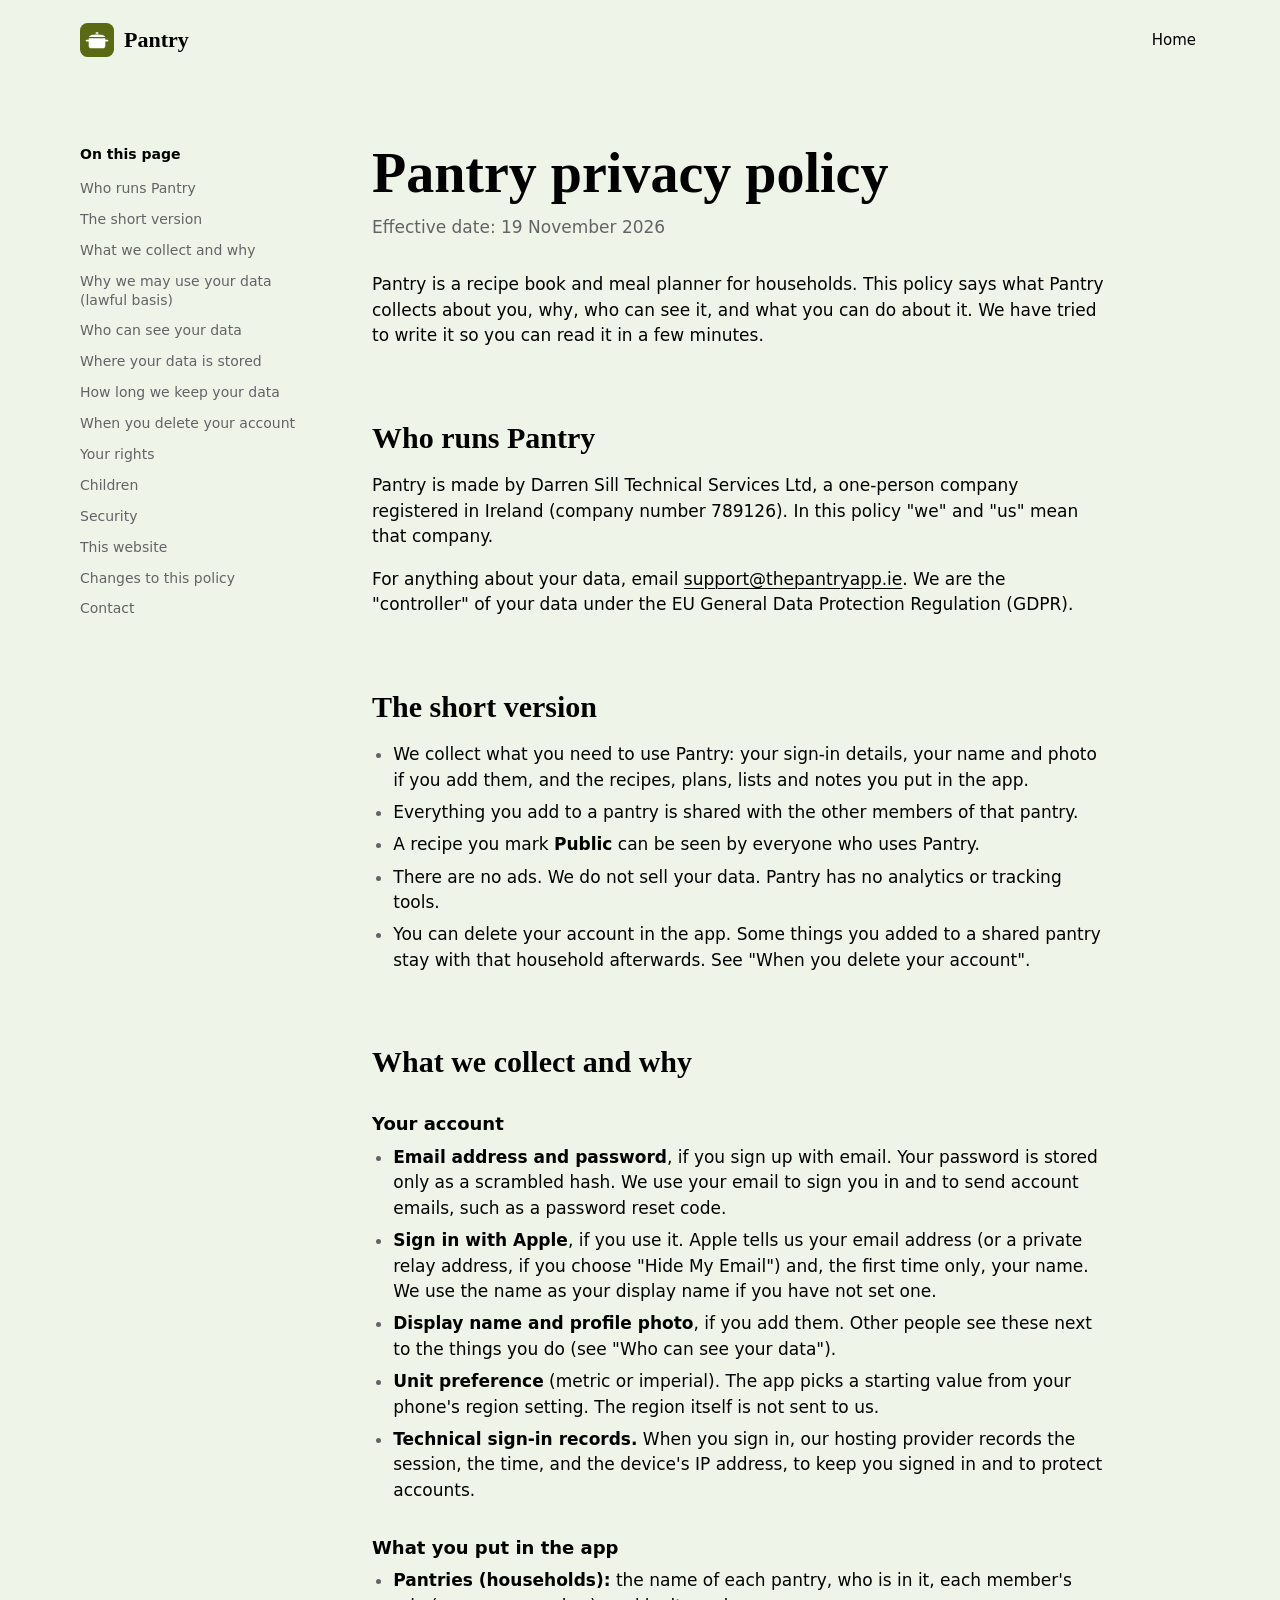
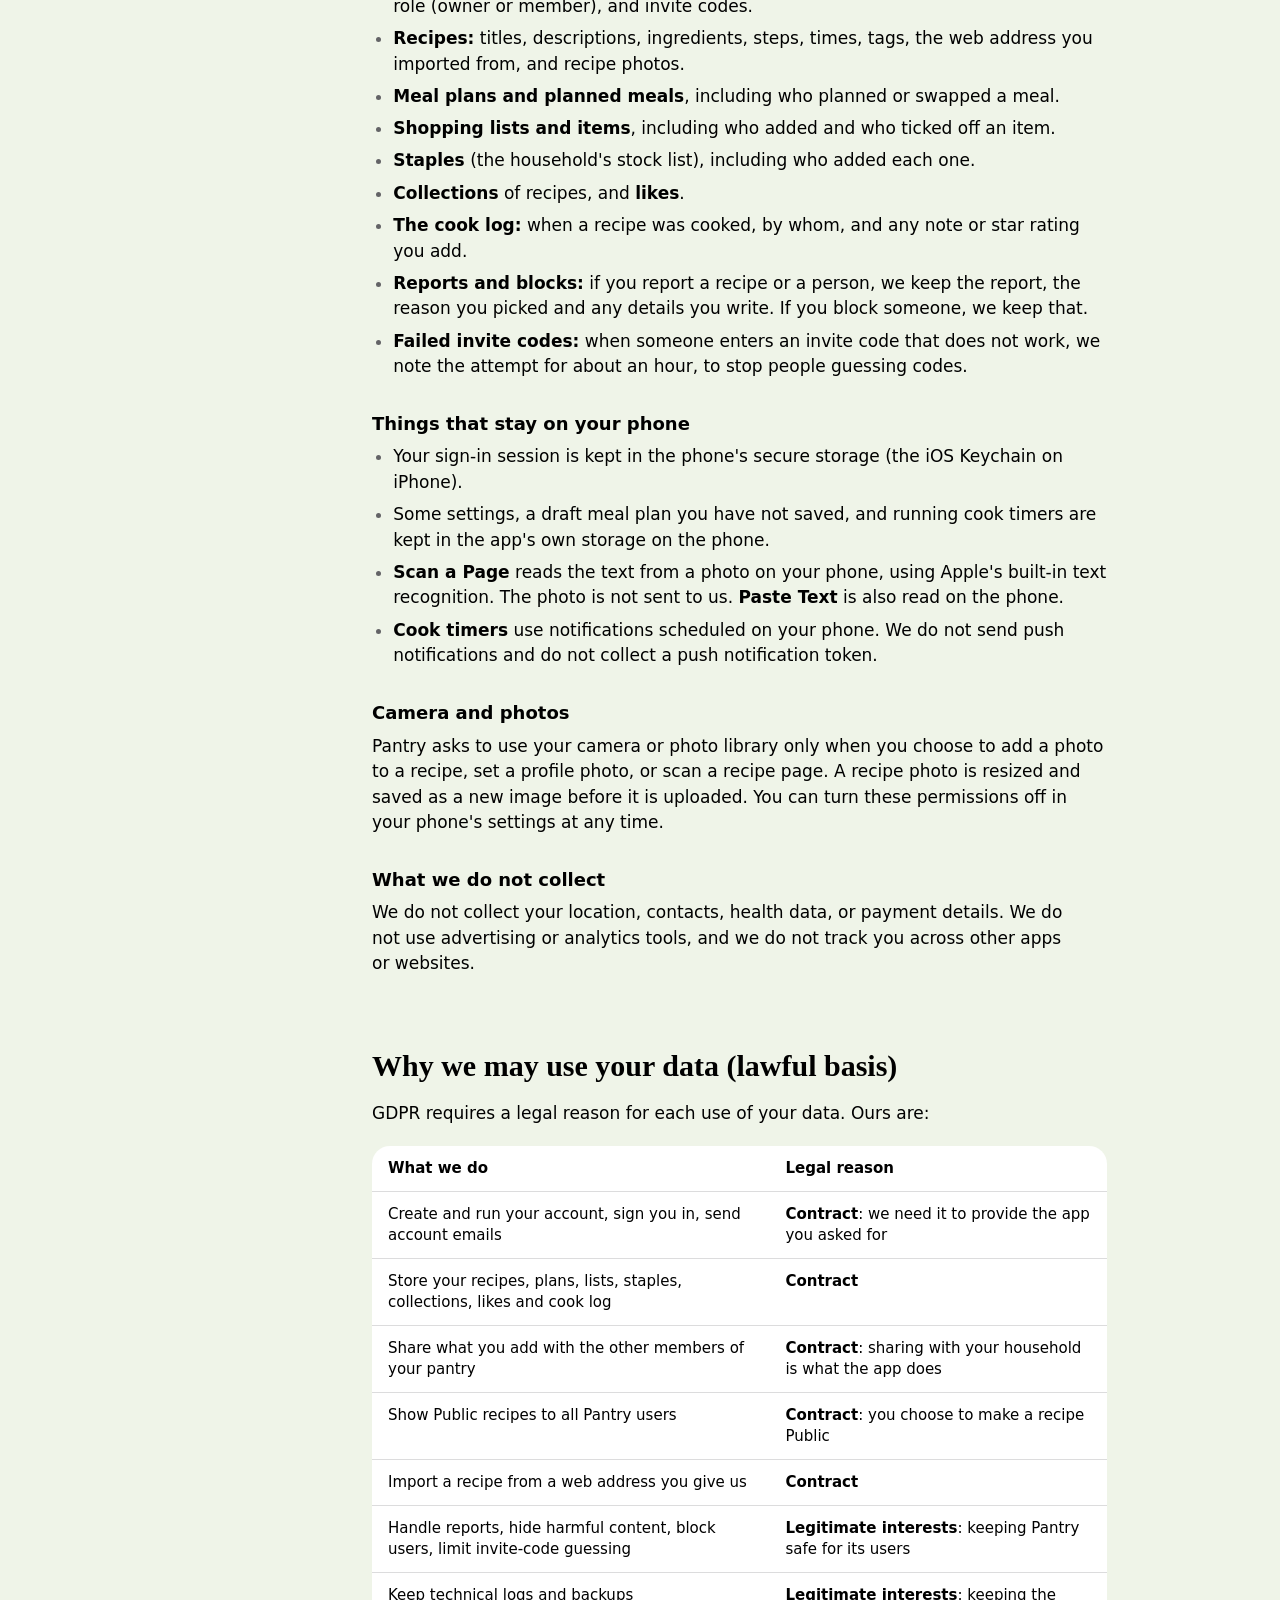
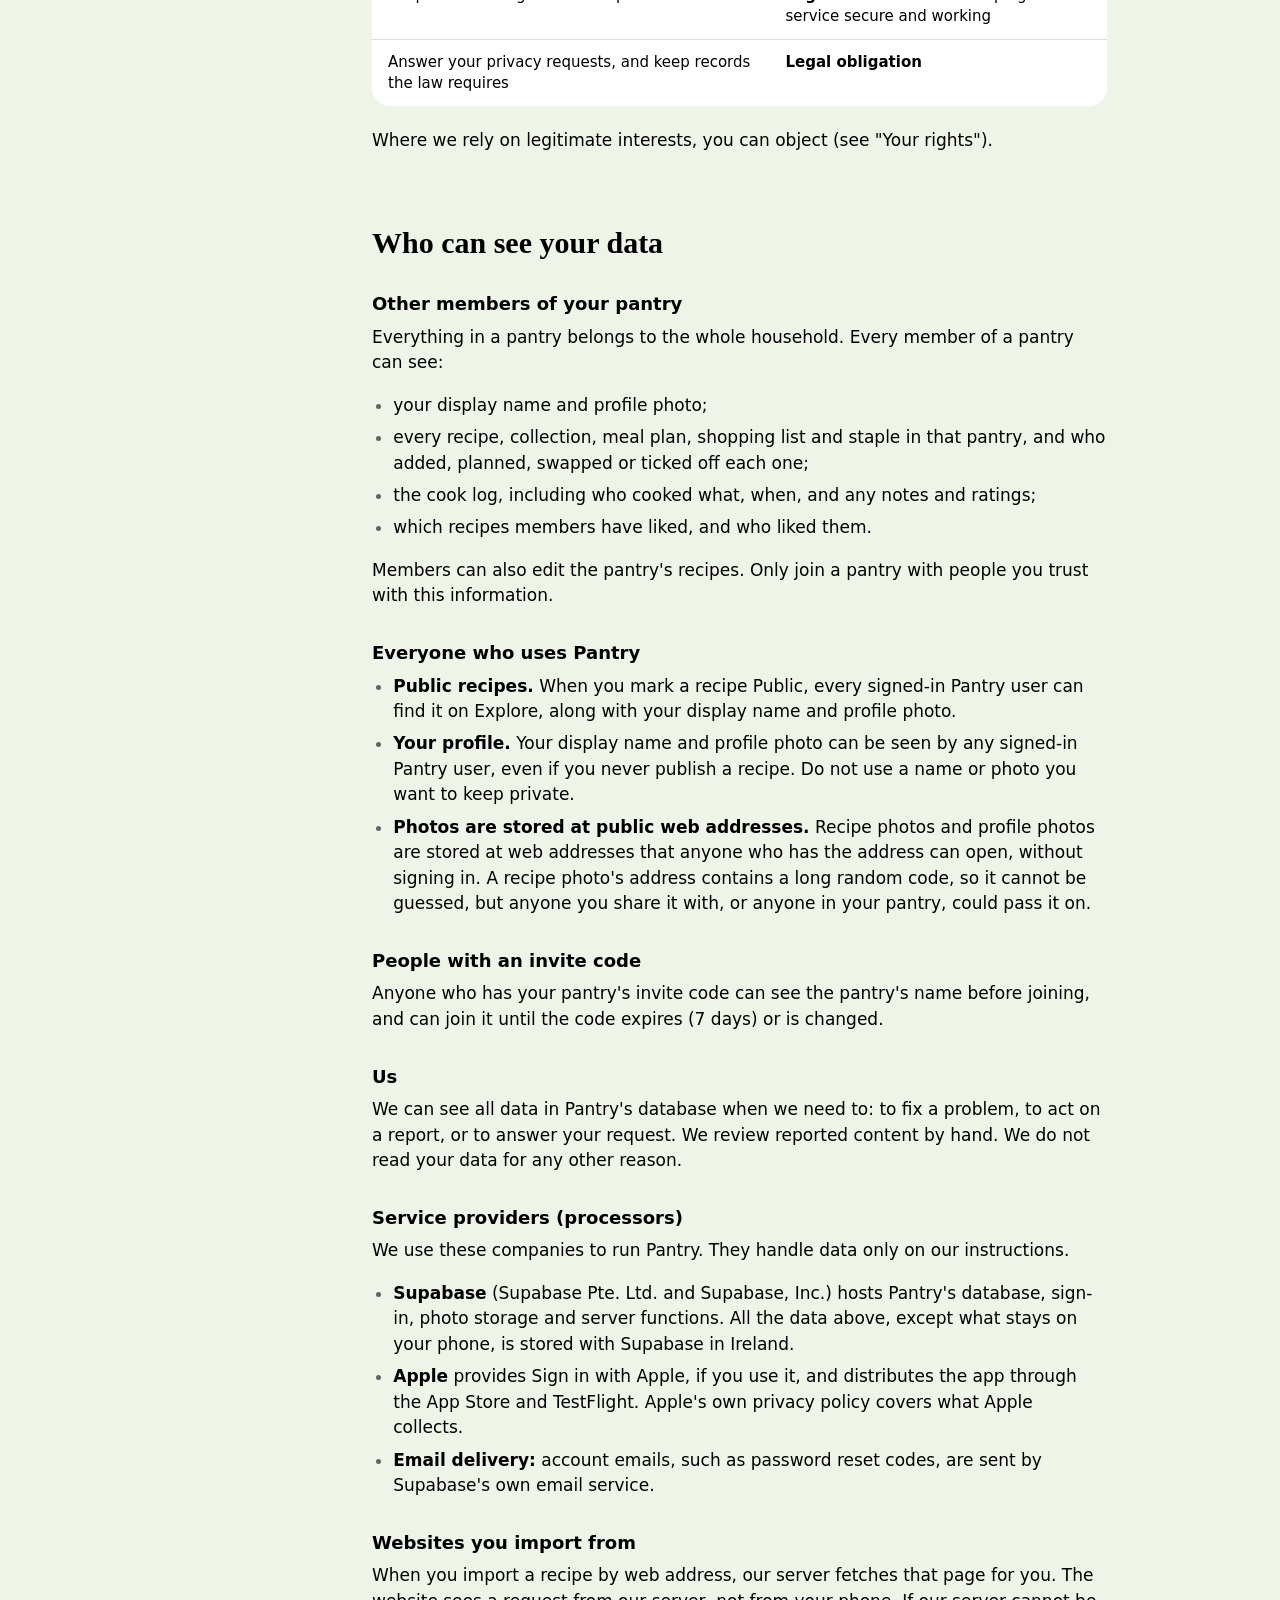
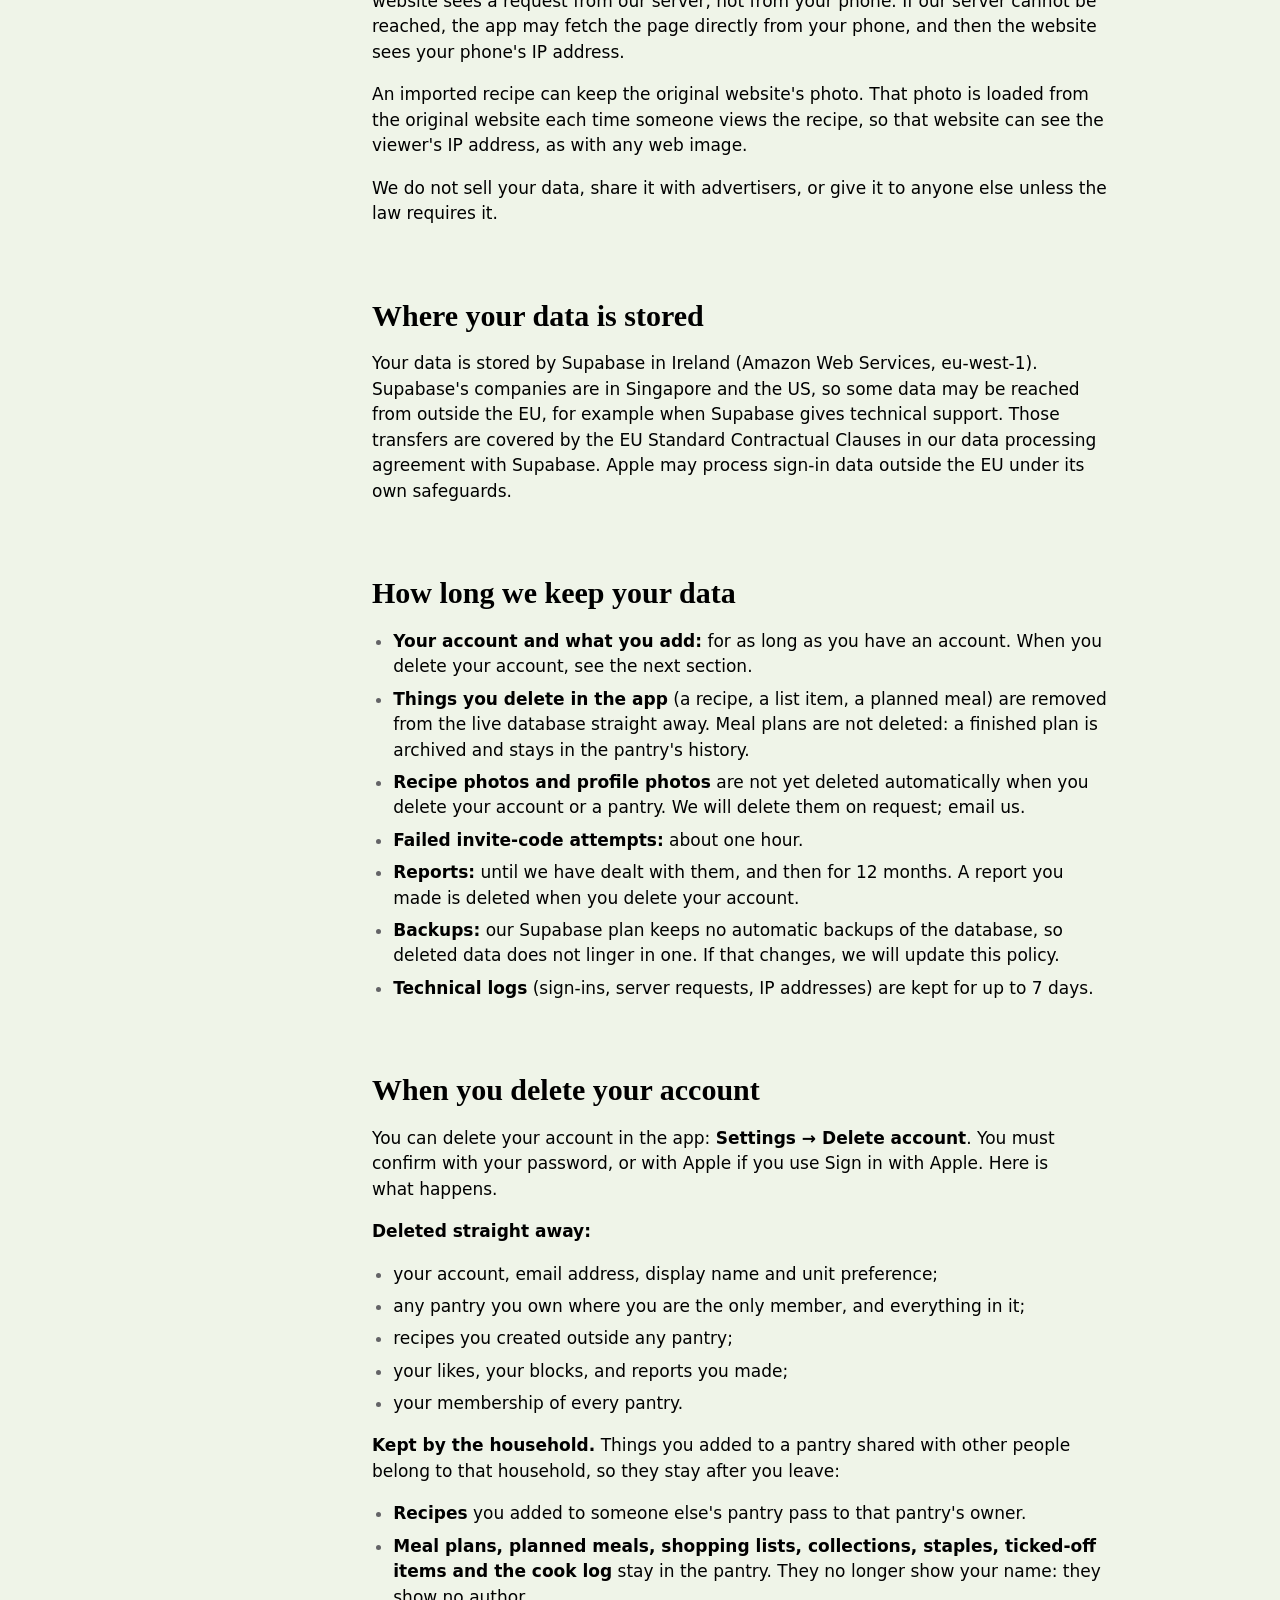
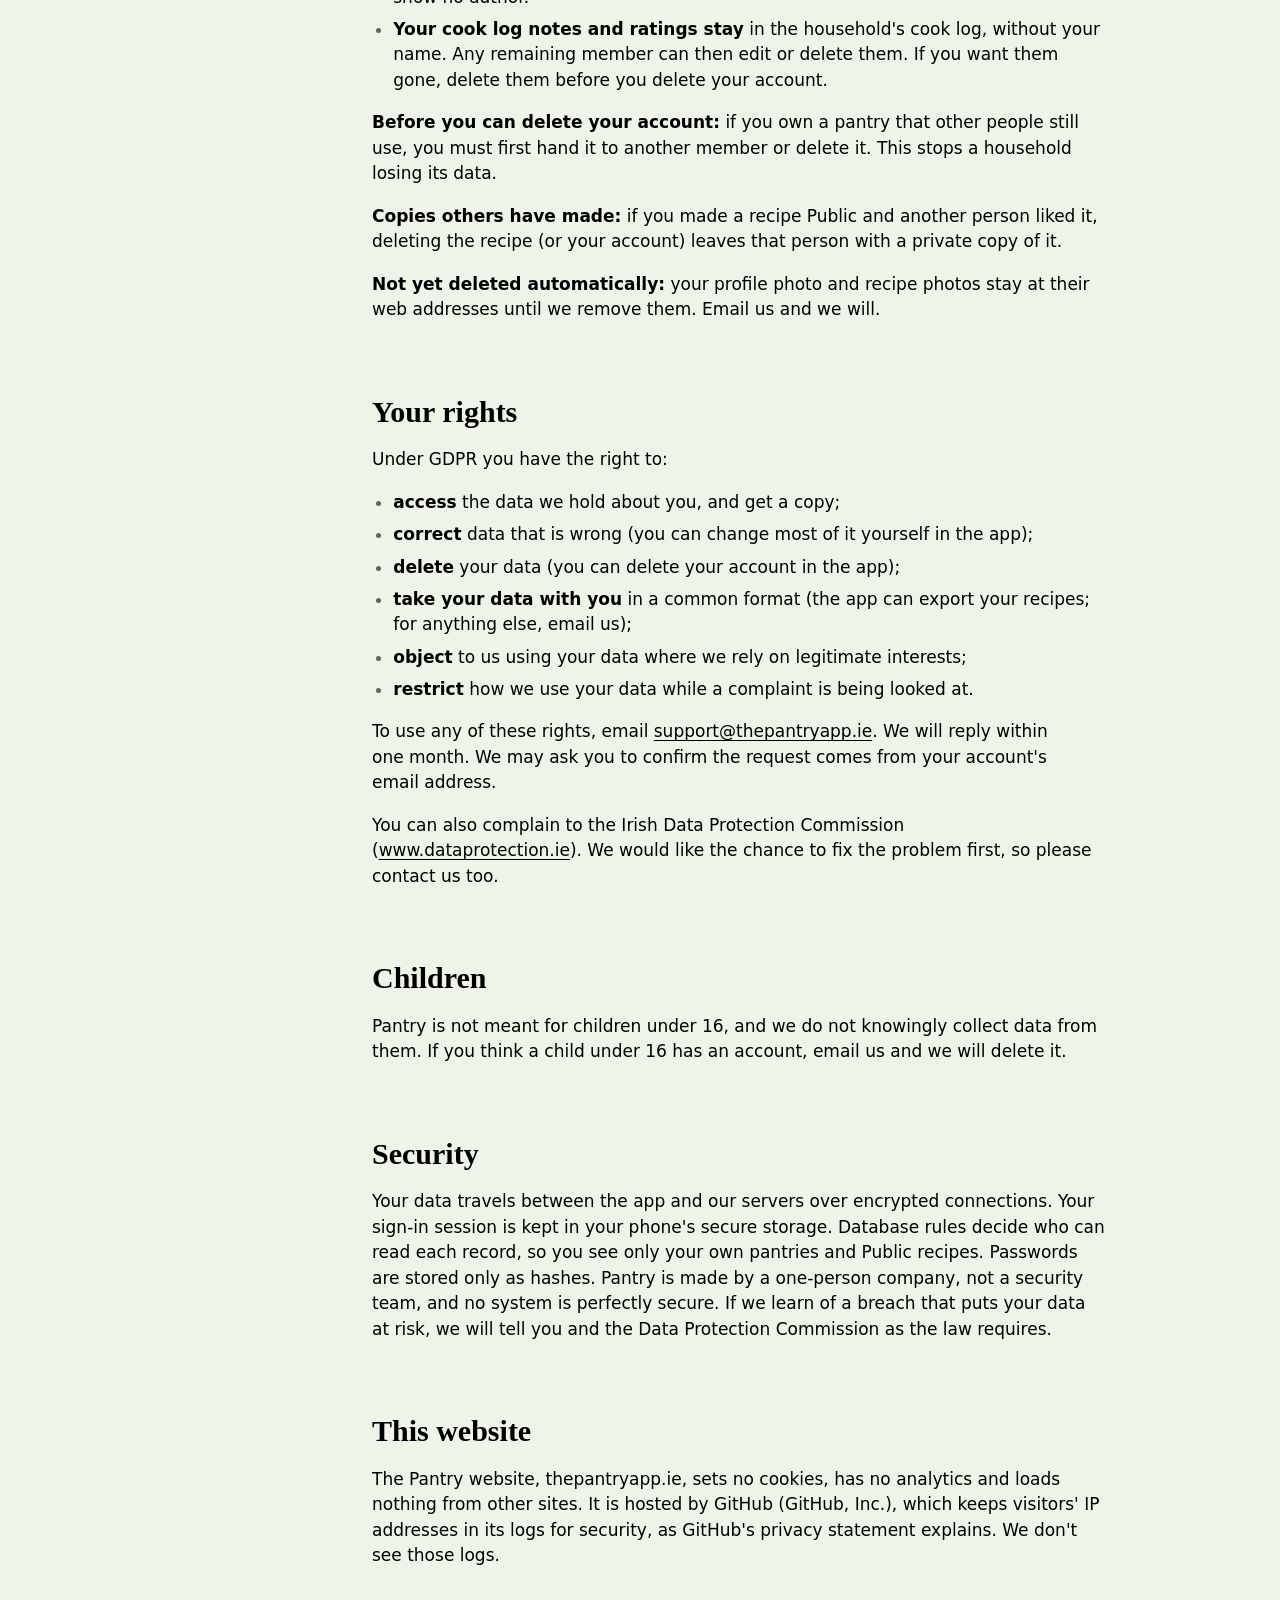
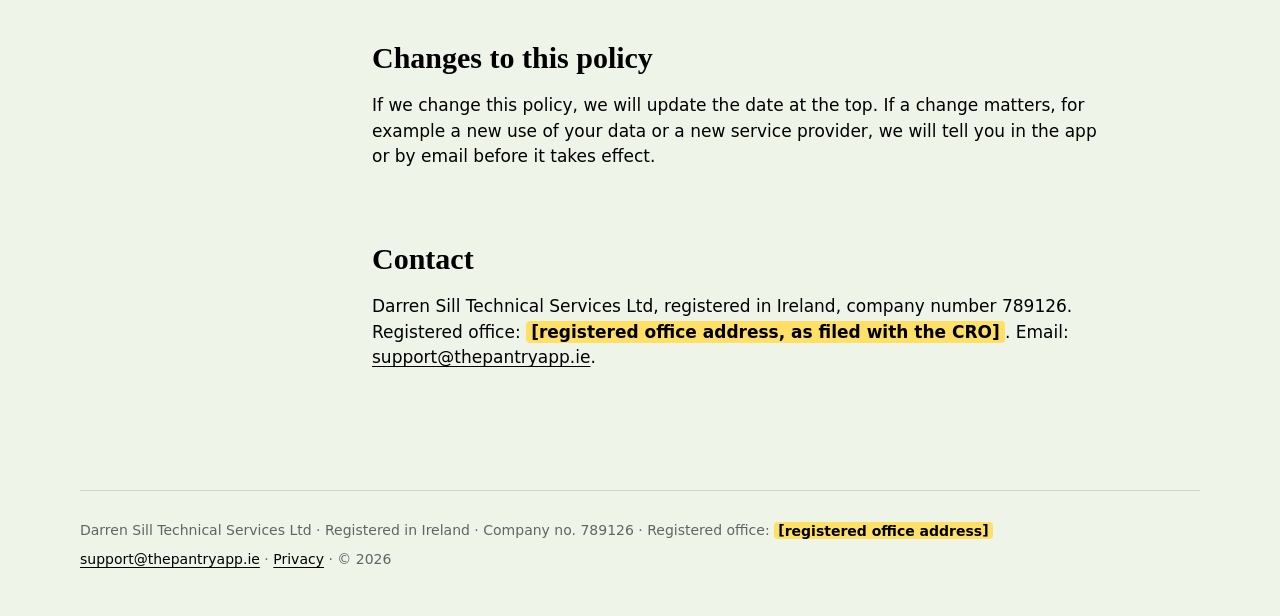
==== privacy/index.html @ 5dd94b8f "feat(privacy): publish the filled-in policy" ====
<!doctype html>
<html lang="en-IE">
<head>
<meta charset="utf-8">
<meta name="viewport" content="width=device-width, initial-scale=1">
<!-- Generated by scripts/build-privacy.sh from the app repo's docs/privacy-policy.md. Edit that file, not this one. -->
<title>Privacy policy · Pantry</title>
<meta name="description" content="What Pantry collects, why, who can see it, and what you can do about it.">
<link rel="canonical" href="https://thepantryapp.ie/privacy/">
<meta name="theme-color" content="#EFF4E8" media="(prefers-color-scheme: light)">
<meta name="theme-color" content="#1C1C1E" media="(prefers-color-scheme: dark)">
<link rel="icon" href="/favicon.ico" sizes="32x32">
<link rel="icon" href="/assets/icon.svg" type="image/svg+xml">
<link rel="apple-touch-icon" href="/apple-touch-icon.png">
<meta property="og:type" content="website">
<meta property="og:site_name" content="Pantry">
<meta property="og:locale" content="en_IE">
<meta property="og:url" content="https://thepantryapp.ie/privacy/">
<meta property="og:title" content="Pantry privacy policy">
<meta property="og:description" content="What Pantry collects, why, who can see it, and what you can do about it.">
<meta property="og:image" content="https://thepantryapp.ie/assets/og.png">
<meta property="og:image:width" content="1200">
<meta property="og:image:height" content="630">
<meta property="og:image:alt" content="The Pantry app icon, a white pot on olive, beside three recipe covers.">
<meta name="twitter:card" content="summary_large_image">
<link rel="stylesheet" href="/assets/site.css">
</head>
<body>
<a class="skip" href="#main">Skip to content</a>

<header class="site-header wrap">
  <a class="brand" href="/"><img src="/assets/icon.svg" alt="" width="34" height="34">Pantry</a>
  <nav aria-label="Site"><a href="/" >Home</a></nav>
</header>

<main id="main" class="policy wrap">
  <nav class="toc toc-side" aria-labelledby="contents-title">
    <h2 id="contents-title">On this page</h2>
<ul>
<li><a href="#who-runs-pantry">Who runs Pantry</a></li>
<li><a href="#the-short-version">The short version</a></li>
<li><a href="#what-we-collect-and-why">What we collect and why</a></li>
<li><a href="#why-we-may-use-your-data-lawful-basis">Why we may use your data (lawful basis)</a></li>
<li><a href="#who-can-see-your-data">Who can see your data</a></li>
<li><a href="#where-your-data-is-stored">Where your data is stored</a></li>
<li><a href="#how-long-we-keep-your-data">How long we keep your data</a></li>
<li><a href="#when-you-delete-your-account">When you delete your account</a></li>
<li><a href="#your-rights">Your rights</a></li>
<li><a href="#children">Children</a></li>
<li><a href="#security">Security</a></li>
<li><a href="#this-website">This website</a></li>
<li><a href="#changes-to-this-policy">Changes to this policy</a></li>
<li><a href="#contact">Contact</a></li>
</ul>
  </nav>
  <article class="prose">
    <h1>Pantry privacy policy</h1>
    <details class="toc toc-phone">
      <summary>On this page</summary>
<ul>
<li><a href="#who-runs-pantry">Who runs Pantry</a></li>
<li><a href="#the-short-version">The short version</a></li>
<li><a href="#what-we-collect-and-why">What we collect and why</a></li>
<li><a href="#why-we-may-use-your-data-lawful-basis">Why we may use your data (lawful basis)</a></li>
<li><a href="#who-can-see-your-data">Who can see your data</a></li>
<li><a href="#where-your-data-is-stored">Where your data is stored</a></li>
<li><a href="#how-long-we-keep-your-data">How long we keep your data</a></li>
<li><a href="#when-you-delete-your-account">When you delete your account</a></li>
<li><a href="#your-rights">Your rights</a></li>
<li><a href="#children">Children</a></li>
<li><a href="#security">Security</a></li>
<li><a href="#this-website">This website</a></li>
<li><a href="#changes-to-this-policy">Changes to this policy</a></li>
<li><a href="#contact">Contact</a></li>
</ul>
    </details>
<p>Effective date: 19 November 2026</p>
<p>Pantry is a recipe book and meal planner for households. This policy says what Pantry collects about you, why, who can see it, and what you can do about it. We have tried to write it so you can read it in a few minutes.</p>
<h2 id="who-runs-pantry">Who runs Pantry</h2>
<p>Pantry is made by Darren Sill Technical Services Ltd, a one-person company registered in Ireland (company number 789126). In this policy "we" and "us" mean that company.</p>
<p>For anything about your data, email <a href="mailto:support@thepantryapp.ie">support@thepantryapp.ie</a>. We are the "controller" of your data under the EU General Data Protection Regulation (GDPR).</p>
<h2 id="the-short-version">The short version</h2>
<ul>
<li>We collect what you need to use Pantry: your sign-in details, your name and photo if you add them, and the recipes, plans, lists and notes you put in the app.</li>
<li>Everything you add to a pantry is shared with the other members of that pantry.</li>
<li>A recipe you mark <strong>Public</strong> can be seen by everyone who uses Pantry.</li>
<li>There are no ads. We do not sell your data. Pantry has no analytics or tracking tools.</li>
<li>You can delete your account in the app. Some things you added to a shared pantry stay with that household afterwards. See "When you delete your account".</li>
</ul>
<h2 id="what-we-collect-and-why">What we collect and why</h2>
<h3 id="your-account">Your account</h3>
<ul>
<li><strong>Email address and password</strong>, if you sign up with email. Your password is stored only as a scrambled hash. We use your email to sign you in and to send account emails, such as a password reset code.</li>
<li><strong>Sign in with Apple</strong>, if you use it. Apple tells us your email address (or a private relay address, if you choose "Hide My Email") and, the first time only, your name. We use the name as your display name if you have not set one.</li>
<li><strong>Display name and profile photo</strong>, if you add them. Other people see these next to the things you do (see "Who can see your data").</li>
<li><strong>Unit preference</strong> (metric or imperial). The app picks a starting value from your phone's region setting. The region itself is not sent to us.</li>
<li><strong>Technical sign-in records.</strong> When you sign in, our hosting provider records the session, the time, and the device's IP address, to keep you signed in and to protect accounts.</li>
</ul>
<h3 id="what-you-put-in-the-app">What you put in the app</h3>
<ul>
<li><strong>Pantries (households):</strong> the name of each pantry, who is in it, each member's role (owner or member), and invite codes.</li>
<li><strong>Recipes:</strong> titles, descriptions, ingredients, steps, times, tags, the web address you imported from, and recipe photos.</li>
<li><strong>Meal plans and planned meals</strong>, including who planned or swapped a meal.</li>
<li><strong>Shopping lists and items</strong>, including who added and who ticked off an item.</li>
<li><strong>Staples</strong> (the household's stock list), including who added each one.</li>
<li><strong>Collections</strong> of recipes, and <strong>likes</strong>.</li>
<li><strong>The cook log:</strong> when a recipe was cooked, by whom, and any note or star rating you add.</li>
<li><strong>Reports and blocks:</strong> if you report a recipe or a person, we keep the report, the reason you picked and any details you write. If you block someone, we keep that.</li>
<li><strong>Failed invite codes:</strong> when someone enters an invite code that does not work, we note the attempt for about an hour, to stop people guessing codes.</li>
</ul>
<h3 id="things-that-stay-on-your-phone">Things that stay on your phone</h3>
<ul>
<li>Your sign-in session is kept in the phone's secure storage (the iOS Keychain on iPhone).</li>
<li>Some settings, a draft meal plan you have not saved, and running cook timers are kept in the app's own storage on the phone.</li>
<li><strong>Scan a Page</strong> reads the text from a photo on your phone, using Apple's built-in text recognition. The photo is not sent to us. <strong>Paste Text</strong> is also read on the phone.</li>
<li><strong>Cook timers</strong> use notifications scheduled on your phone. We do not send push notifications and do not collect a push notification token.</li>
</ul>
<h3 id="camera-and-photos">Camera and photos</h3>
<p>Pantry asks to use your camera or photo library only when you choose to add a photo to a recipe, set a profile photo, or scan a recipe page. A recipe photo is resized and saved as a new image before it is uploaded. You can turn these permissions off in your phone's settings at any time.</p>
<h3 id="what-we-do-not-collect">What we do not collect</h3>
<p>We do not collect your location, contacts, health data, or payment details. We do not use advertising or analytics tools, and we do not track you across other apps or websites.</p>
<h2 id="why-we-may-use-your-data-lawful-basis">Why we may use your data (lawful basis)</h2>
<p>GDPR requires a legal reason for each use of your data. Ours are:</p>
<table>
<thead>
<tr>
<th scope="col">What we do</th>
<th scope="col">Legal reason</th>
</tr>
</thead>
<tbody>
<tr>
<td>Create and run your account, sign you in, send account emails</td>
<td><strong>Contract</strong>: we need it to provide the app you asked for</td>
</tr>
<tr>
<td>Store your recipes, plans, lists, staples, collections, likes and cook log</td>
<td><strong>Contract</strong></td>
</tr>
<tr>
<td>Share what you add with the other members of your pantry</td>
<td><strong>Contract</strong>: sharing with your household is what the app does</td>
</tr>
<tr>
<td>Show Public recipes to all Pantry users</td>
<td><strong>Contract</strong>: you choose to make a recipe Public</td>
</tr>
<tr>
<td>Import a recipe from a web address you give us</td>
<td><strong>Contract</strong></td>
</tr>
<tr>
<td>Handle reports, hide harmful content, block users, limit invite-code guessing</td>
<td><strong>Legitimate interests</strong>: keeping Pantry safe for its users</td>
</tr>
<tr>
<td>Keep technical logs and backups</td>
<td><strong>Legitimate interests</strong>: keeping the service secure and working</td>
</tr>
<tr>
<td>Answer your privacy requests, and keep records the law requires</td>
<td><strong>Legal obligation</strong></td>
</tr>
</tbody>
</table>
<p>Where we rely on legitimate interests, you can object (see "Your rights").</p>
<h2 id="who-can-see-your-data">Who can see your data</h2>
<h3 id="other-members-of-your-pantry">Other members of your pantry</h3>
<p>Everything in a pantry belongs to the whole household. Every member of a pantry can see:</p>
<ul>
<li>your display name and profile photo;</li>
<li>every recipe, collection, meal plan, shopping list and staple in that pantry, and who added, planned, swapped or ticked off each one;</li>
<li>the cook log, including who cooked what, when, and any notes and ratings;</li>
<li>which recipes members have liked, and who liked them.</li>
</ul>
<p>Members can also edit the pantry's recipes. Only join a pantry with people you trust with this information.</p>
<h3 id="everyone-who-uses-pantry">Everyone who uses Pantry</h3>
<ul>
<li><strong>Public recipes.</strong> When you mark a recipe Public, every signed-in Pantry user can find it on Explore, along with your display name and profile photo.</li>
<li><strong>Your profile.</strong> Your display name and profile photo can be seen by any signed-in Pantry user, even if you never publish a recipe. Do not use a name or photo you want to keep private.</li>
<li><strong>Photos are stored at public web addresses.</strong> Recipe photos and profile photos are stored at web addresses that anyone who has the address can open, without signing in. A recipe photo's address contains a long random code, so it cannot be guessed, but anyone you share it with, or anyone in your pantry, could pass it on.</li>
</ul>
<h3 id="people-with-an-invite-code">People with an invite code</h3>
<p>Anyone who has your pantry's invite code can see the pantry's name before joining, and can join it until the code expires (7 days) or is changed.</p>
<h3 id="us">Us</h3>
<p>We can see all data in Pantry's database when we need to: to fix a problem, to act on a report, or to answer your request. We review reported content by hand. We do not read your data for any other reason.</p>
<h3 id="service-providers-processors">Service providers (processors)</h3>
<p>We use these companies to run Pantry. They handle data only on our instructions.</p>
<ul>
<li><strong>Supabase</strong> (Supabase Pte. Ltd. and Supabase, Inc.) hosts Pantry's database, sign-in, photo storage and server functions. All the data above, except what stays on your phone, is stored with Supabase in Ireland.</li>
<li><strong>Apple</strong> provides Sign in with Apple, if you use it, and distributes the app through the App Store and TestFlight. Apple's own privacy policy covers what Apple collects.</li>
<li><strong>Email delivery:</strong> account emails, such as password reset codes, are sent by Supabase's own email service.</li>
</ul>
<h3 id="websites-you-import-from">Websites you import from</h3>
<p>When you import a recipe by web address, our server fetches that page for you. The website sees a request from our server, not from your phone. If our server cannot be reached, the app may fetch the page directly from your phone, and then the website sees your phone's IP address.</p>
<p>An imported recipe can keep the original website's photo. That photo is loaded from the original website each time someone views the recipe, so that website can see the viewer's IP address, as with any web image.</p>
<p>We do not sell your data, share it with advertisers, or give it to anyone else unless the law requires it.</p>
<h2 id="where-your-data-is-stored">Where your data is stored</h2>
<p>Your data is stored by Supabase in Ireland (Amazon Web Services, eu-west-1). Supabase's companies are in Singapore and the US, so some data may be reached from outside the EU, for example when Supabase gives technical support. Those transfers are covered by the EU Standard Contractual Clauses in our data processing agreement with Supabase. Apple may process sign-in data outside the EU under its own safeguards.</p>
<h2 id="how-long-we-keep-your-data">How long we keep your data</h2>
<ul>
<li><strong>Your account and what you add:</strong> for as long as you have an account. When you delete your account, see the next section.</li>
<li><strong>Things you delete in the app</strong> (a recipe, a list item, a planned meal) are removed from the live database straight away. Meal plans are not deleted: a finished plan is archived and stays in the pantry's history.</li>
<li><strong>Recipe photos and profile photos</strong> are not yet deleted automatically when you delete your account or a pantry. We will delete them on request; email us.</li>
<li><strong>Failed invite-code attempts:</strong> about one hour.</li>
<li><strong>Reports:</strong> until we have dealt with them, and then for 12 months. A report you made is deleted when you delete your account.</li>
<li><strong>Backups:</strong> our Supabase plan keeps no automatic backups of the database, so deleted data does not linger in one. If that changes, we will update this policy.</li>
<li><strong>Technical logs</strong> (sign-ins, server requests, IP addresses) are kept for up to 7 days.</li>
</ul>
<h2 id="when-you-delete-your-account">When you delete your account</h2>
<p>You can delete your account in the app: <strong>Settings → Delete account</strong>. You must confirm with your password, or with Apple if you use Sign in with Apple. Here is what happens.</p>
<p><strong>Deleted straight away:</strong></p>
<ul>
<li>your account, email address, display name and unit preference;</li>
<li>any pantry you own where you are the only member, and everything in it;</li>
<li>recipes you created outside any pantry;</li>
<li>your likes, your blocks, and reports you made;</li>
<li>your membership of every pantry.</li>
</ul>
<p><strong>Kept by the household.</strong> Things you added to a pantry shared with other people belong to that household, so they stay after you leave:</p>
<ul>
<li><strong>Recipes</strong> you added to someone else's pantry pass to that pantry's owner.</li>
<li><strong>Meal plans, planned meals, shopping lists, collections, staples, ticked-off items and the cook log</strong> stay in the pantry. They no longer show your name: they show no author.</li>
<li><strong>Your cook log notes and ratings stay</strong> in the household's cook log, without your name. Any remaining member can then edit or delete them. If you want them gone, delete them before you delete your account.</li>
</ul>
<p><strong>Before you can delete your account:</strong> if you own a pantry that other people still use, you must first hand it to another member or delete it. This stops a household losing its data.</p>
<p><strong>Copies others have made:</strong> if you made a recipe Public and another person liked it, deleting the recipe (or your account) leaves that person with a private copy of it.</p>
<p><strong>Not yet deleted automatically:</strong> your profile photo and recipe photos stay at their web addresses until we remove them. Email us and we will.</p>
<h2 id="your-rights">Your rights</h2>
<p>Under GDPR you have the right to:</p>
<ul>
<li><strong>access</strong> the data we hold about you, and get a copy;</li>
<li><strong>correct</strong> data that is wrong (you can change most of it yourself in the app);</li>
<li><strong>delete</strong> your data (you can delete your account in the app);</li>
<li><strong>take your data with you</strong> in a common format (the app can export your recipes; for anything else, email us);</li>
<li><strong>object</strong> to us using your data where we rely on legitimate interests;</li>
<li><strong>restrict</strong> how we use your data while a complaint is being looked at.</li>
</ul>
<p>To use any of these rights, email <a href="mailto:support@thepantryapp.ie">support@thepantryapp.ie</a>. We will reply within one month. We may ask you to confirm the request comes from your account's email address.</p>
<p>You can also complain to the Irish Data Protection Commission (<a href="https://www.dataprotection.ie">www.dataprotection.ie</a>). We would like the chance to fix the problem first, so please contact us too.</p>
<h2 id="children">Children</h2>
<p>Pantry is not meant for children under 16, and we do not knowingly collect data from them. If you think a child under 16 has an account, email us and we will delete it.</p>
<h2 id="security">Security</h2>
<p>Your data travels between the app and our servers over encrypted connections. Your sign-in session is kept in your phone's secure storage. Database rules decide who can read each record, so you see only your own pantries and Public recipes. Passwords are stored only as hashes. Pantry is made by a one-person company, not a security team, and no system is perfectly secure. If we learn of a breach that puts your data at risk, we will tell you and the Data Protection Commission as the law requires.</p>
<h2 id="this-website">This website</h2>
<p>The Pantry website, thepantryapp.ie, sets no cookies, has no analytics and loads nothing from other sites. It is hosted by GitHub (GitHub, Inc.), which keeps visitors' IP addresses in its logs for security, as GitHub's privacy statement explains. We don't see those logs.</p>
<h2 id="changes-to-this-policy">Changes to this policy</h2>
<p>If we change this policy, we will update the date at the top. If a change matters, for example a new use of your data or a new service provider, we will tell you in the app or by email before it takes effect.</p>
<h2 id="contact">Contact</h2>
<p>Darren Sill Technical Services Ltd, registered in Ireland, company number 789126. Registered office: <mark class="todo">registered office address, as filed with the CRO</mark>. Email: <a href="mailto:support@thepantryapp.ie">support@thepantryapp.ie</a>.</p>
  </article>
</main>

<footer class="site-footer wrap">
  <!-- Company details: the one place on this page. -->
  <p>Darren Sill Technical Services Ltd · Registered in Ireland · Company no. 789126 · Registered office: <mark class="todo">registered office address</mark></p>
  <p><a href="mailto:support@thepantryapp.ie">support@thepantryapp.ie</a> · <a href="/privacy/" aria-current="page">Privacy</a> · © 2026</p>
</footer>
</body>
</html>
---- assets/site.css ----
/* Pantry's "Glass" tokens, from the app's constants/theme.ts (DESIGN.md says why). */
:root {
  color-scheme: light dark;
  --page: #eff4e8;
  --cell: #ffffff;
  --ink: #000000;
  --ink-2: #636366;
  --line: rgba(60, 60, 67, 0.18);
  --fill: rgba(118, 118, 128, 0.12);
  --action: #5a6a14;
  --on-action: #ffffff;
  --today: #d70015;
  --todo: #ffe066;
  --serif: ui-serif, "New York", "Iowan Old Style", Charter, "Bitstream Charter", "Sitka Text", Cambria, Georgia, serif;
  --sans: system-ui, -apple-system, BlinkMacSystemFont, "Segoe UI", Roboto, "Helvetica Neue", Arial, sans-serif;
  --gutter: clamp(16px, 5vw, 56px);
  --max: 1120px;
  --ease: cubic-bezier(0.22, 1, 0.36, 1);
}
@media (prefers-color-scheme: dark) {
  :root {
    --page: #1c1c1e;
    --cell: #2c2c2e;
    --ink: #ffffff;
    --ink-2: #9c9ca1;
    --line: rgba(84, 84, 88, 0.6);
    --fill: rgba(118, 118, 128, 0.24);
    --action: #a3b26a;
    --on-action: #1c1c1e;
    --today: #ff6961;
    --todo: #ffd60a;
  }
}

*, *::before, *::after { box-sizing: border-box; }
html { -webkit-text-size-adjust: 100%; text-size-adjust: 100%; }
body {
  margin: 0;
  display: flex; flex-direction: column; min-height: 100vh;
  background: var(--page);
  color: var(--ink);
  font: 400 1.0625rem/1.5 var(--sans);
  -webkit-font-smoothing: antialiased;
  font-variant-numeric: tabular-nums;
}
img, svg { display: block; max-width: 100%; }
a { color: inherit; text-decoration-thickness: 1px; text-underline-offset: 0.18em; }
a:hover { text-decoration-thickness: 2px; }
:focus-visible { outline: 3px solid var(--ink); outline-offset: 3px; border-radius: 4px; }
h1, h2, h3 { text-wrap: balance; }
p { text-wrap: pretty; }

.wrap { width: min(100% - 2 * var(--gutter), var(--max)); margin-inline: auto; }
#main { flex: 1 0 auto; }

.skip {
  position: absolute; left: var(--gutter); top: -100px; z-index: 10;
  padding: 10px 16px; border-radius: 999px; background: var(--cell); color: var(--ink);
}
.skip:focus { top: 12px; }

/* A value still to fill in, from [[PLACEHOLDER: …]]: impossible to miss on purpose. */
mark.todo {
  background: var(--todo); color: #000000;
  padding: 0.05em 0.3em; border-radius: 4px; font-weight: 600;
  box-decoration-break: clone; -webkit-box-decoration-break: clone;
}
mark.todo::before { content: "["; }
mark.todo::after { content: "]"; }

/* ── Header and footer ─────────────────────────────────────────── */

.site-header {
  display: flex; align-items: center; justify-content: space-between; gap: 16px;
  padding-block: 18px;
}
.brand {
  display: inline-flex; align-items: center; gap: 10px; min-height: 44px;
  font: 700 1.375rem/1 var(--serif); text-decoration: none;
}
.brand img { width: 34px; height: 34px; }
.site-header nav a {
  display: inline-flex; align-items: center; min-height: 44px; padding-inline: 4px;
  font-size: 0.9375rem; text-decoration: none;
}
.site-header nav a:hover { text-decoration: underline; }

.site-footer {
  margin-top: clamp(56px, 8vw, 112px);
  padding-block: 28px 40px;
  border-top: 1px solid var(--line);
  color: var(--ink-2); font-size: 0.875rem; line-height: 1.6;
}
.site-footer p { margin: 0 0 6px; }
.site-footer a { color: var(--ink); }

/* ── The one action ─────────────────────────────────────────────── */

.button {
  display: inline-flex; align-items: center; justify-content: center;
  min-height: 50px; padding: 0 28px; border-radius: 999px;
  background: var(--action); color: var(--on-action);
  font: 600 1.0625rem/1 var(--sans); text-decoration: none;
  transition: transform 0.25s var(--ease), filter 0.25s var(--ease);
}
.button:hover { filter: brightness(1.1); }
.button:active { transform: scale(0.97); }
.button:focus-visible { border-radius: 999px; }

/* ── Landing ────────────────────────────────────────────────────── */

.hero {
  display: grid; gap: clamp(36px, 6vw, 64px); align-items: center;
  padding-block: clamp(28px, 7vw, 104px) clamp(56px, 9vw, 120px);
}
.hero h1 {
  margin: 0; max-width: 14ch;
  font: 700 clamp(2.5rem, 1.45rem + 4.2vw, 4.5rem)/1.03 var(--serif);
}
.lede {
  margin: 24px 0 0; max-width: 32ch;
  font-size: clamp(1.1875rem, 1.05rem + 0.55vw, 1.4375rem); line-height: 1.42;
}
.cta { margin-top: 36px; display: flex; flex-wrap: wrap; align-items: center; gap: 14px 20px; }
.cta p { margin: 0; color: var(--ink-2); font-size: 0.9375rem; }
@media (min-width: 900px) {
  .hero { grid-template-columns: minmax(0, 1fr) minmax(0, 1.05fr); }
}

/* The app's first-run art: three generated covers, fanned (components/CoverFan.tsx). */
.fan { container-type: inline-size; }
.fan-stage { --w: min(190px, 30cqi); position: relative; height: calc(var(--w) * 1.62); }
.fan .cover {
  position: absolute; left: 50%; top: 50%;
  width: var(--w); margin: calc(var(--w) * -2 / 3) 0 0 calc(var(--w) / -2);
  border-radius: calc(var(--w) * 22 / 150);
}
.fan .c1 { transform: translate(calc(var(--w) * -1.08), calc(var(--w) * 0.053)) rotate(-6deg); }
.fan .c3 { transform: translate(calc(var(--w) * 1.08), calc(var(--w) * 0.053)) rotate(6deg); }
.fan .cover span {
  position: absolute; left: 9.3%; right: 8%; bottom: 8.7%;
  font: 700 calc(var(--w) * 20 / 150)/1.15 var(--serif);
}
@media (prefers-reduced-motion: no-preference) {
  .fan .cover { animation: deal 0.9s var(--ease) both; }
  .fan .c2 { animation-delay: 0.05s; }
  .fan .c1, .fan .c3 { animation-delay: 0.18s; }
  @keyframes deal { from { transform: translateY(6%) rotate(0deg); opacity: 0; } }
}

/* A generated cover (components/RecipeCover.tsx), its colours made by the app's own code. */
.cover {
  position: relative; overflow: hidden; isolation: isolate;
  aspect-ratio: 3 / 4; color: #ffffff;
  text-shadow: 0 1px 3px rgba(0, 0, 0, 0.18);
}
.cover::after {
  content: ""; position: absolute; inset: 0;
  background: url(grain.png) repeat; background-size: 128px;
  opacity: 0.3; mix-blend-mode: overlay;
}
.cover.c1 { background-color: #C43B1E; background-image: linear-gradient(11deg, #47090De6 0%, #47090D59 42%, #47090D00 70%), radial-gradient(96% 68% at 0% 104%, #47090Dff 36.6%, #47090Dd6 52.4%, #47090D7f 68.3%, #47090D29 84.1%, #47090D00 100%), radial-gradient(68.19% 57.64% at 102.69% 75.94%, #9D1D39fa 17.4%, #9D1D39d2 38.0%, #9D1D397d 58.7%, #9D1D3928 79.3%, #9D1D3900 100%), radial-gradient(64.49% 48.64% at 54.91% 56.58%, #E84F2Fef 8.1%, #E84F2Fc9 31.1%, #E84F2F77 54.0%, #E84F2F26 77.0%, #E84F2F00 100%), radial-gradient(43.08% 37.39% at 89.45% 4.38%, #FFC37D73 0.0%, #FFC37D61 3.1%, #FFC37D3a 35.4%, #FFC37D12 67.7%, #FFC37D00 100%), radial-gradient(78.97% 60.63% at 88.50% 5.09%, #F48E3Bfe 25.5%, #F48E3Bd5 44.1%, #F48E3B7f 62.8%, #F48E3B29 81.4%, #F48E3B00 100%), radial-gradient(76.25% 58.77% at 9.71% 24.66%, #D92F2Bfd 23.0%, #D92F2Bd5 42.2%, #D92F2B7f 61.5%, #D92F2B29 80.7%, #D92F2B00 100%); }
.cover.c2 { background-color: #7DA152; background-image: linear-gradient(11deg, #142B14e6 0%, #142B1459 42%, #142B1400 70%), radial-gradient(96% 68% at 0% 104%, #142B14ff 36.6%, #142B14d6 52.4%, #142B147f 68.3%, #142B1429 84.1%, #142B1400 100%), radial-gradient(71.61% 60.21% at 100.06% 78.12%, #3A6933fd 21.1%, #3A6933d4 40.8%, #3A69337e 60.6%, #3A693328 80.3%, #3A693300 100%), radial-gradient(60.83% 46.48% at 42.42% 53.23%, #C5CB7Fe4 3.1%, #C5CB7Fc0 27.3%, #C5CB7F72 51.5%, #C5CB7F25 75.8%, #C5CB7F00 100%), radial-gradient(43.20% 37.46% at 20.13% 12.30%, #FAEEC674 0.0%, #FAEEC662 3.3%, #FAEEC63a 35.5%, #FAEEC613 67.8%, #FAEEC600 100%), radial-gradient(71.42% 55.70% at 1.39% 6.00%, #EFD897fb 18.2%, #EFD897d3 38.6%, #EFD8977e 59.1%, #EFD89728 79.5%, #EFD89700 100%), radial-gradient(69.63% 54.46% at 88.32% 20.39%, #9BBB5Dfa 16.2%, #9BBB5Dd2 37.1%, #9BBB5D7d 58.1%, #9BBB5D28 79.0%, #9BBB5D00 100%); }
.cover.c3 { background-color: #DE8A1F; background-image: linear-gradient(11deg, #470B05e6 0%, #470B0559 42%, #470B0500 70%), radial-gradient(96% 68% at 0% 104%, #470B05ff 36.6%, #470B05d6 52.4%, #470B057f 68.3%, #470B0529 84.1%, #470B0500 100%), radial-gradient(68.55% 57.91% at 97.28% 75.21%, #B52A18fb 17.8%, #B52A18d3 38.3%, #B52A187d 58.9%, #B52A1828 79.4%, #B52A1800 100%), radial-gradient(58.78% 45.28% at 51.29% 53.67%, #EE7113dd 0.1%, #EE7113b9 25.1%, #EE71136e 50.0%, #EE711323 75.0%, #EE711300 100%), radial-gradient(44.45% 38.30% at 83.14% 13.98%, #FFD96A80 0.0%, #FFD96A6c 5.7%, #FFD96A40 37.2%, #FFD96A15 68.6%, #FFD96A00 100%), radial-gradient(81.15% 62.06% at 93.06% 8.61%, #F7BD23fe 27.4%, #F7BD23d6 45.5%, #F7BD237f 63.7%, #F7BD2329 81.8%, #F7BD2300 100%), radial-gradient(68.38% 53.64% at 8.29% 22.80%, #E89519f8 14.8%, #E89519d1 36.1%, #E895197c 57.4%, #E8951928 78.7%, #E8951900 100%); }

.feature {
  display: grid; gap: 32px; align-items: center;
  padding-block: clamp(48px, 7vw, 96px);
  border-top: 1px solid var(--line);
}
.feature h2, .also h2, .privacy h2 {
  margin: 0 0 16px;
  font: 700 clamp(1.75rem, 1.2rem + 1.9vw, 2.625rem)/1.1 var(--serif);
}
.feature p { margin: 0 0 14px; max-width: 40ch; }
.feature p:last-child { margin-bottom: 0; }
.feature figure { margin: 0; width: 100%; max-width: 460px; }
@media (min-width: 900px) {
  .feature { grid-template-columns: minmax(0, 1fr) minmax(0, 1fr); gap: 72px; }
  .feature figure { justify-self: end; }
}

/* The app's inset grouped list: white paper on the page, no shadow, no border. */
.group { background: var(--cell); border-radius: 26px; padding: 4px 0; }
.group + .group, .shelf + .group, .group + .shelf { margin-top: 16px; }
.group-head { margin: 0; padding: 14px 20px 6px; color: var(--ink-2); font-size: 0.8125rem; font-weight: 600; }
.row {
  position: relative; display: flex; align-items: center; gap: 14px;
  min-height: 52px; padding: 10px 20px; font-size: 1rem; line-height: 1.3;
}
.row + .row::before {
  content: ""; position: absolute; top: 0; right: 0; left: var(--inset, 20px);
  border-top: 1px solid var(--line);
}
.row .main { flex: 1; min-width: 0; }
.row .sub { display: block; margin-top: 2px; color: var(--ink-2); font-size: 0.8125rem; }
.row .end { color: var(--ink-2); font-size: 0.8125rem; white-space: nowrap; }
.glyph { flex: none; width: 22px; height: 22px; fill: none; stroke: var(--ink); stroke-width: 1.7; stroke-linecap: round; stroke-linejoin: round; }

.menu .row { --inset: 56px; }

.shelf { display: grid; grid-template-columns: repeat(3, minmax(0, 1fr)); gap: 12px; }
.shelf .cover { aspect-ratio: 1; border-radius: 18px; }
.shelf p { margin: 8px 2px 0; font: 600 0.875rem/1.25 var(--serif); }

.plan .row { --inset: 136px; }
.day { flex: none; width: 44px; text-align: center; line-height: 1.1; }
.day small { display: block; color: var(--ink-2); font-size: 0.75rem; font-weight: 600; }
.day b { font-size: 1.25rem; font-weight: 600; }
.today small, .today b { color: var(--today); }
.thumb { flex: none; width: 44px; aspect-ratio: 1; border-radius: 12px; }
.thumb::after { background-size: 64px; }

.list .row { --inset: 56px; }
.check { flex: none; width: 22px; height: 22px; border-radius: 50%; border: 1.5px solid var(--ink-2); }
.ticked .check { border-color: var(--ink); background: var(--ink); position: relative; }
.ticked .check::after {
  content: ""; position: absolute; left: 6.5px; top: 3px; width: 5px; height: 10px;
  border: solid var(--cell); border-width: 0 2px 2px 0; transform: rotate(45deg);
}
.ticked .main { color: var(--ink-2); text-decoration: line-through; }
.list .group-head { padding-top: 12px; }
.list .group-head + .row::before { display: none; }

.house .row { --inset: 70px; }
.house .title { display: block; padding: 16px 20px 8px; }
.house .title b { display: block; font: 700 1.375rem/1.2 var(--serif); }
.house .title span { color: var(--ink-2); font-size: 0.8125rem; }
.avatar {
  flex: none; display: grid; place-items: center; width: 36px; height: 36px; border-radius: 50%;
  background: linear-gradient(#7c7c82, #5a5a60); color: #ffffff; font-size: 0.9375rem; font-weight: 600;
}
.house .invite { font-weight: 600; }
.house .invite .glyph { margin-inline: 7px; }
.caption { margin: 10px 20px 0; color: var(--ink-2); font-size: 0.8125rem; }

.also { padding-block: clamp(48px, 7vw, 96px); border-top: 1px solid var(--line); }
.also dl { display: grid; gap: 0 72px; margin: 28px 0 0; }
.also div { padding-block: 18px; border-top: 1px solid var(--line); }
.also dt { font-weight: 600; }
.also dd { margin: 4px 0 0; color: var(--ink-2); max-width: 44ch; }
@media (min-width: 720px) { .also dl { grid-template-columns: repeat(2, minmax(0, 1fr)); } }

.privacy {
  display: grid; gap: 8px 72px;
  padding: clamp(28px, 5vw, 56px); border-radius: 26px; background: var(--cell);
}
.privacy p { margin: 0 0 14px; max-width: 46ch; }
.privacy p:last-child { margin: 0; }
@media (min-width: 900px) {
  .privacy { grid-template-columns: minmax(0, 1fr) minmax(0, 1fr); }
  .privacy h2 { margin: 0; }
}

/* ── Privacy policy ─────────────────────────────────────────────── */

.policy { display: grid; gap: 40px; padding-block: clamp(24px, 5vw, 64px) 0; }
.toc ul { list-style: none; margin: 0; padding: 0; }
.toc a { display: block; padding: 6px 0; color: var(--ink-2); font-size: 0.875rem; line-height: 1.35; text-decoration: none; }
.toc a:hover { color: var(--ink); text-decoration: underline; }
.toc-side { display: none; }
.toc-phone { margin: 20px 0 24px; background: var(--cell); border-radius: 18px; }
.toc-phone summary { min-height: 48px; padding: 13px 18px; cursor: pointer; font-weight: 600; }
.toc-phone ul { padding: 0 18px 12px; }
@media (min-width: 1000px) {
  .policy { grid-template-columns: 220px minmax(0, 1fr); gap: 72px; }
  .toc-side { display: block; position: sticky; top: 24px; align-self: start; max-height: calc(100vh - 48px); overflow-y: auto; }
  .toc-side h2 { margin: 0 0 8px; font-size: 0.875rem; font-weight: 600; }
  .toc-phone { display: none; }
}

.prose { max-width: 68ch; min-width: 0; overflow-wrap: break-word; }
.prose h1 { margin: 0 0 12px; font: 700 clamp(2.25rem, 1.6rem + 2.6vw, 3.5rem)/1.05 var(--serif); }
.prose h1 + p, .prose .toc-phone + p { color: var(--ink-2); margin-bottom: 32px; }
.prose h2 { margin: 2.4em 0 0.6em; font: 700 clamp(1.5rem, 1.3rem + 0.8vw, 1.875rem)/1.15 var(--serif); scroll-margin-top: 24px; }
.prose h3 { margin: 1.8em 0 0.5em; font-size: 1.125rem; line-height: 1.3; }
.prose p, .prose ul { margin: 0 0 1em; }
.prose ul { padding-left: 1.25em; }
.prose li { margin-bottom: 0.4em; }
.prose li::marker { color: var(--ink-2); }
.prose strong { font-weight: 600; }
.prose table {
  width: 100%; margin: 1.25em 0 1.5em; border-collapse: separate; border-spacing: 0;
  background: var(--cell); border-radius: 18px; overflow: hidden; font-size: 0.9375rem; line-height: 1.4;
}
.prose th, .prose td { padding: 12px 16px; text-align: left; vertical-align: top; overflow-wrap: anywhere; }
.prose th { font-weight: 600; border-bottom: 1px solid var(--line); }
.prose tbody tr + tr td { border-top: 1px solid var(--line); }
@media (max-width: 480px) { .prose th, .prose td { padding: 10px 12px; } }

/* ── 404 ────────────────────────────────────────────────────────── */

.lost { padding-block: clamp(40px, 10vw, 128px) 0; }
.lost h1 { margin: 0 0 16px; font: 700 clamp(2.25rem, 1.6rem + 2.6vw, 3.5rem)/1.05 var(--serif); }
.lost p { margin: 0 0 28px; max-width: 40ch; font-size: 1.1875rem; }
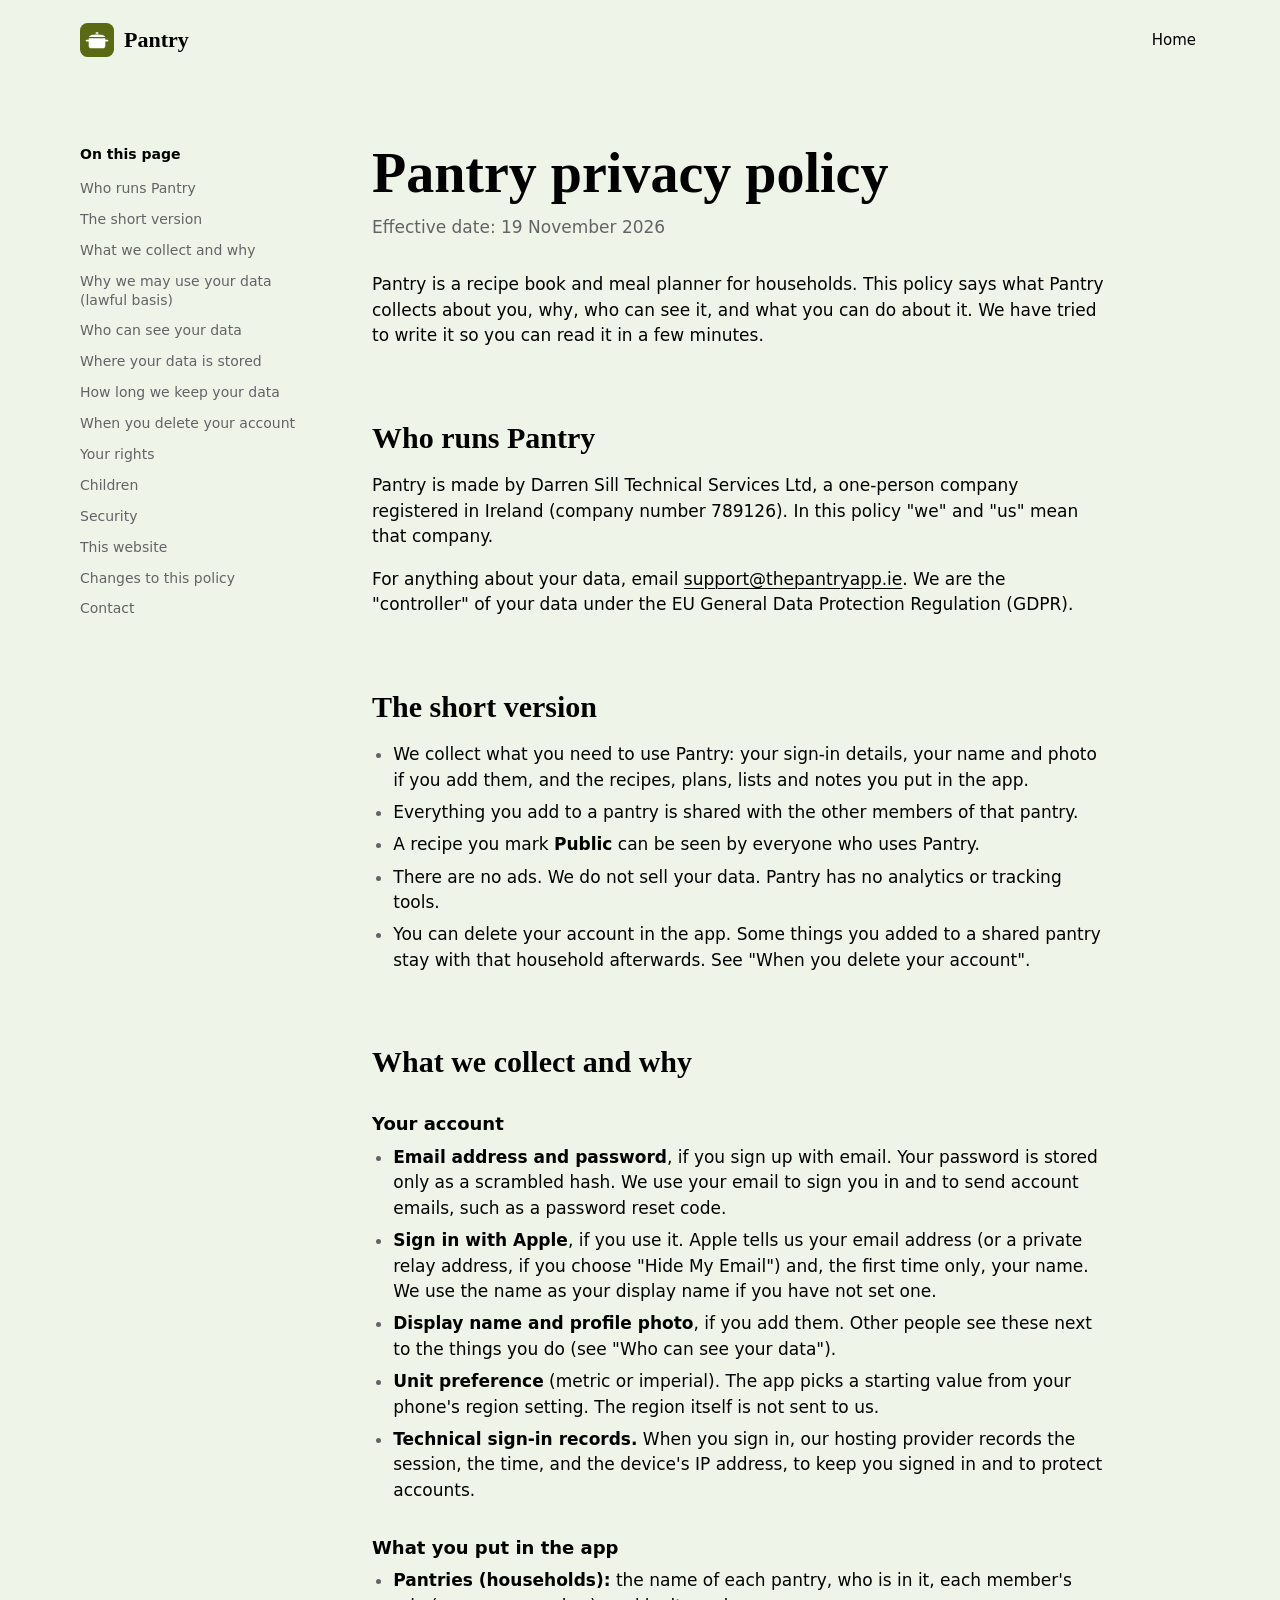
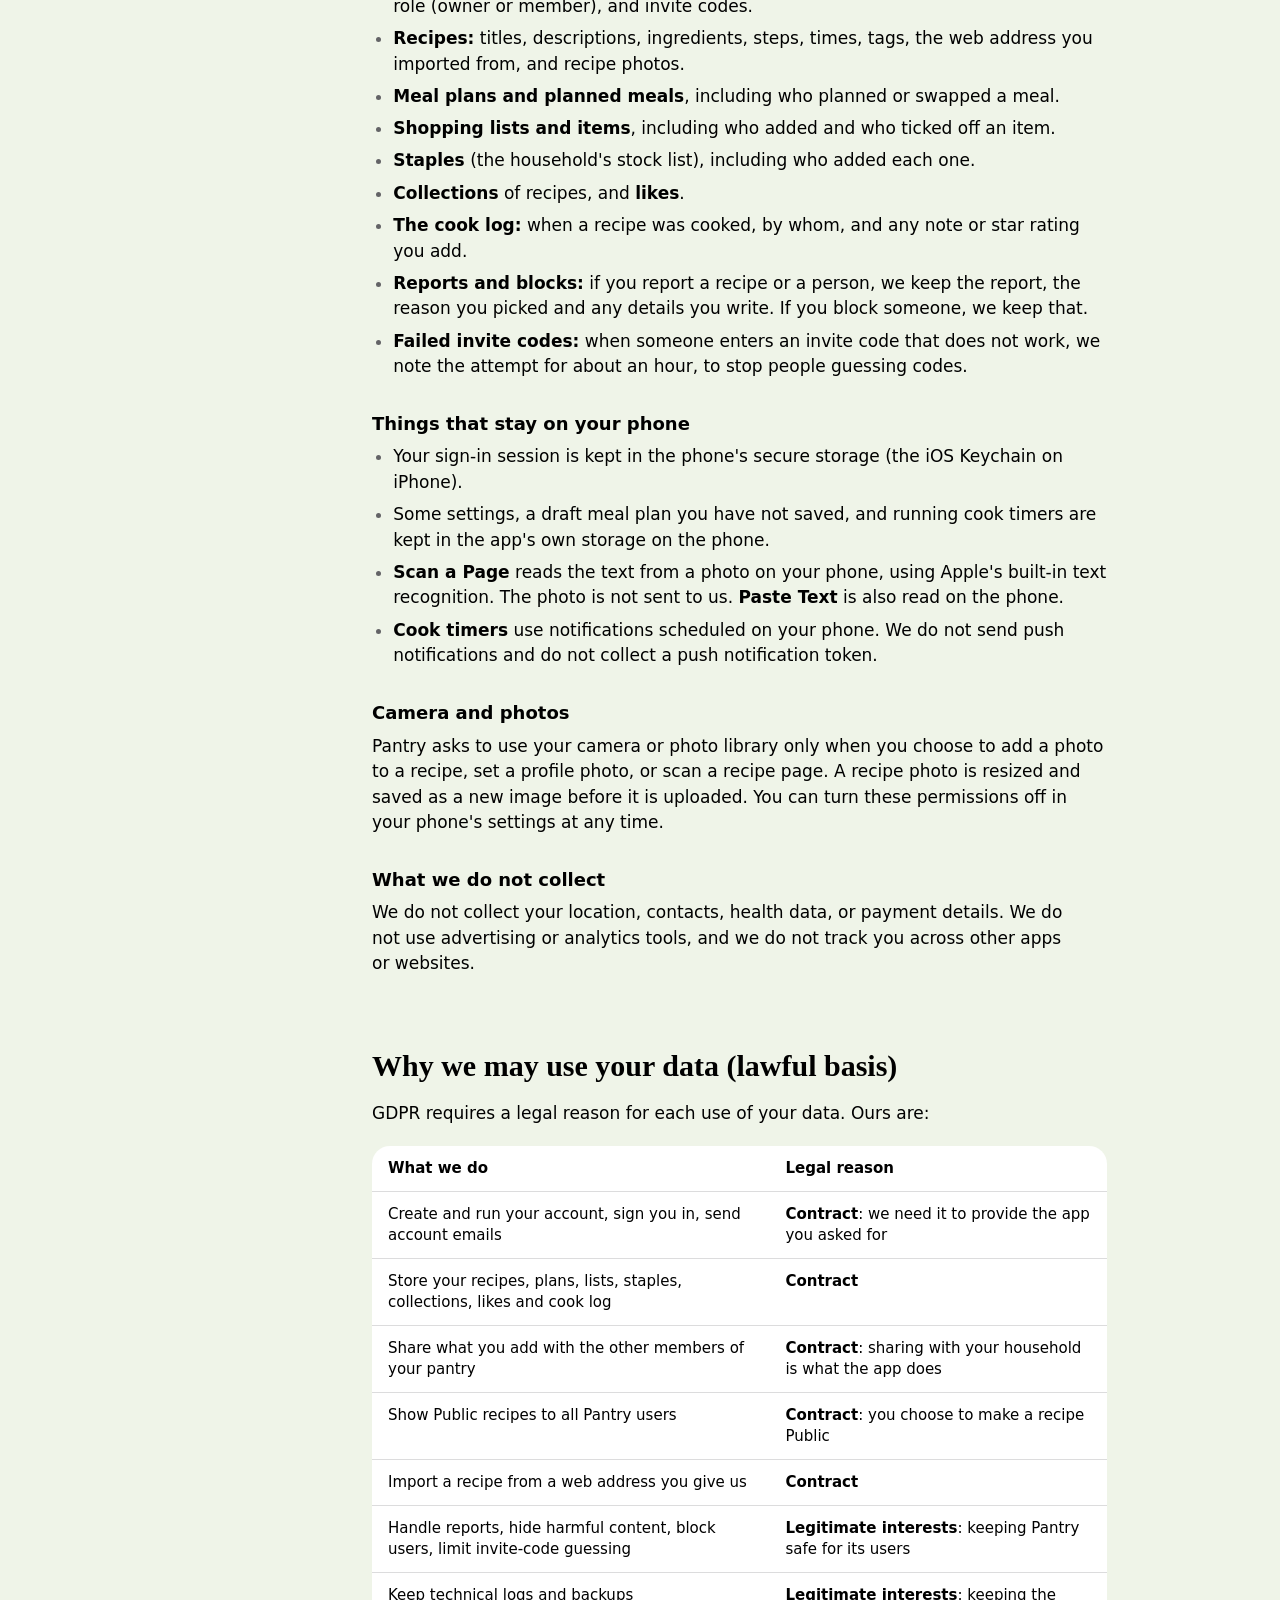
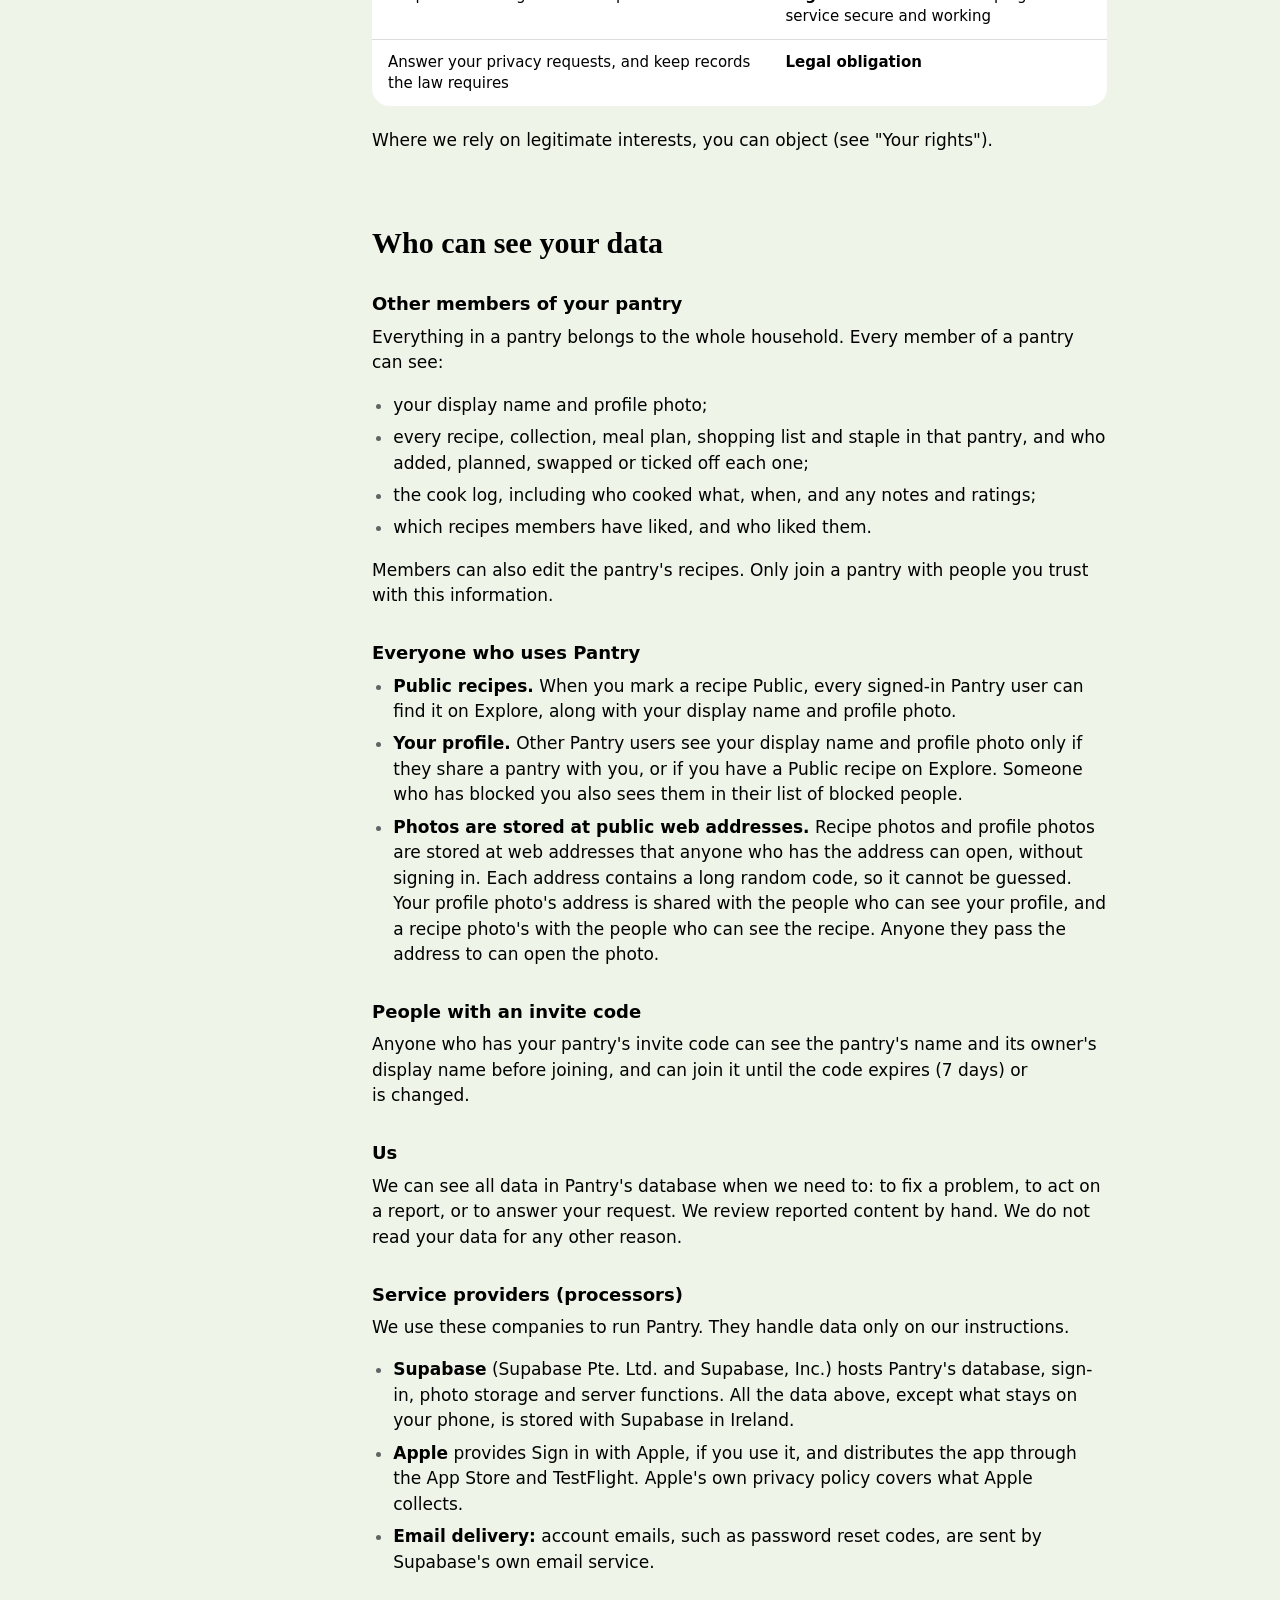
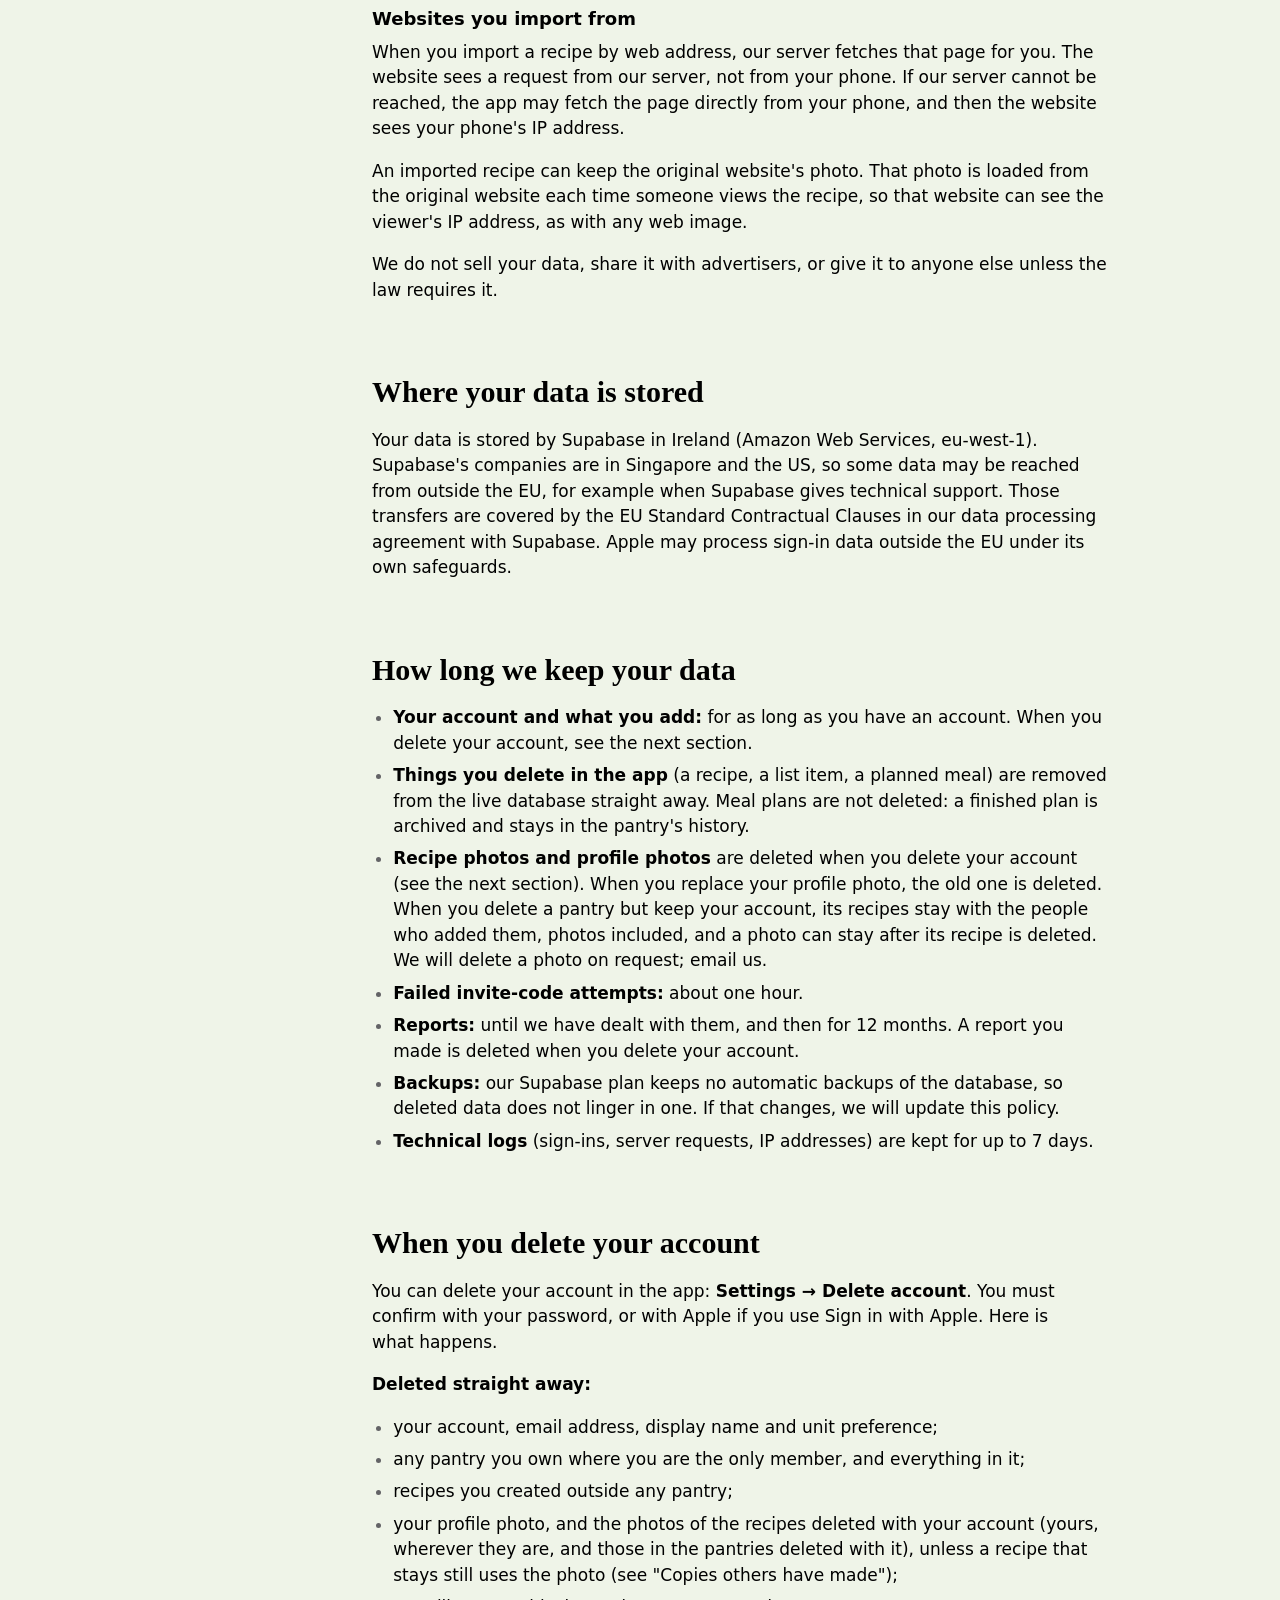
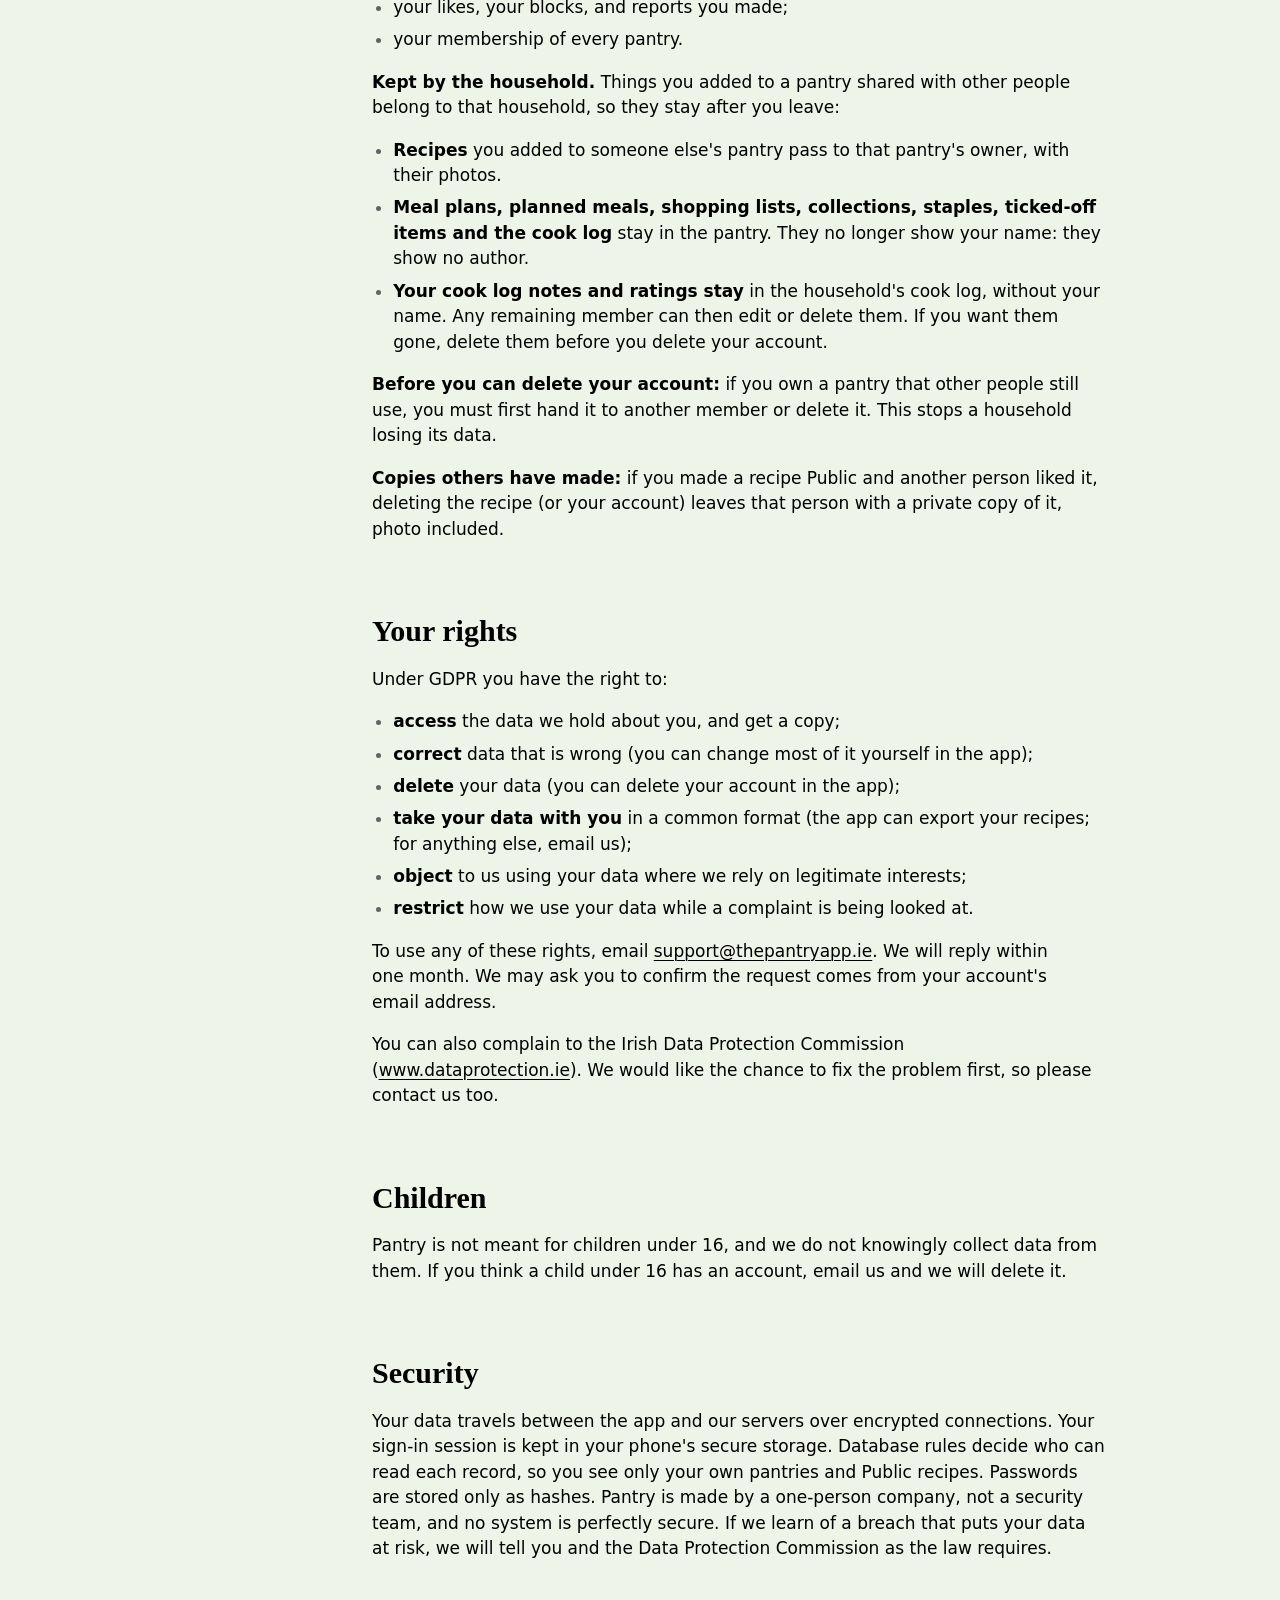
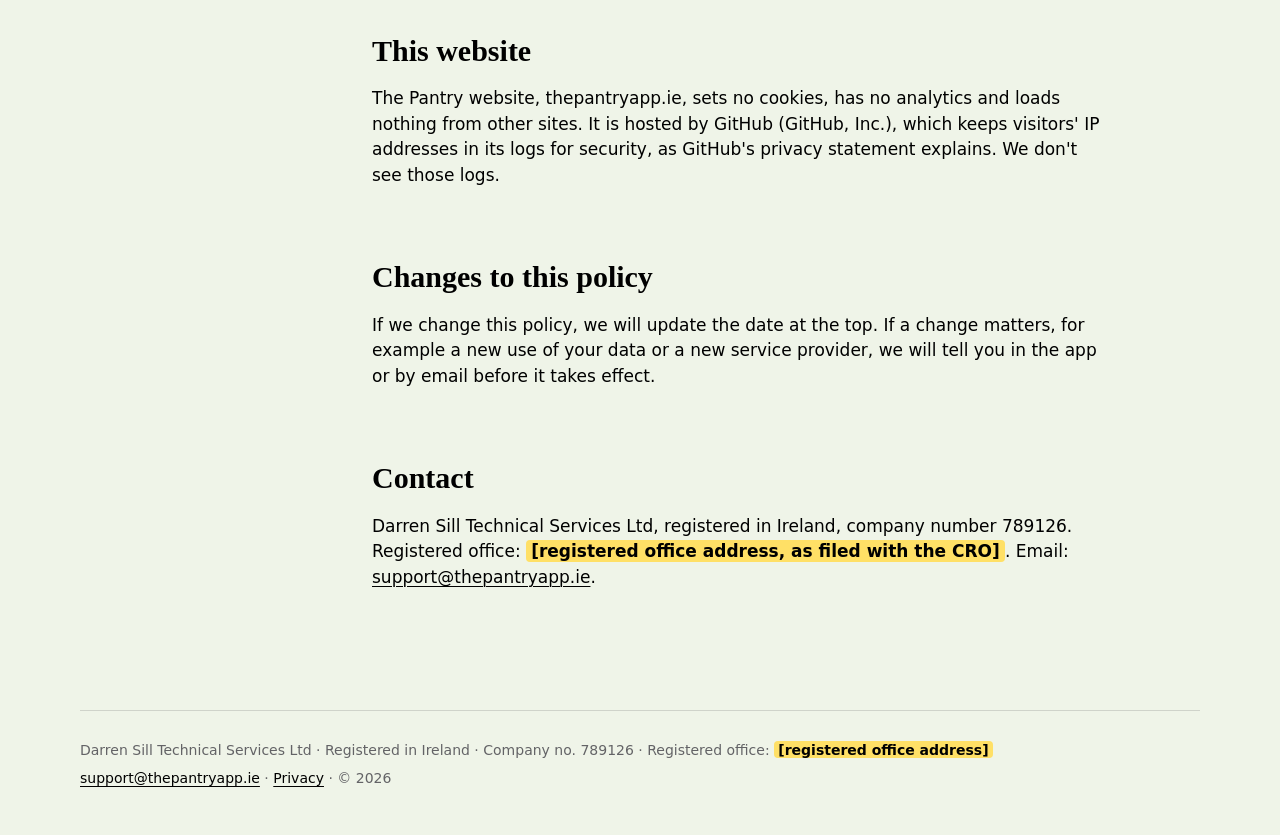
==== commit 992f7076: "feat(privacy): rebuild the policy from the app repo after the privacy fixes" ====
--- a/privacy/index.html
+++ b/privacy/index.html
@@ -177,11 +177,11 @@
 <h3 id="everyone-who-uses-pantry">Everyone who uses Pantry</h3>
 <ul>
 <li><strong>Public recipes.</strong> When you mark a recipe Public, every signed-in Pantry user can find it on Explore, along with your display name and profile photo.</li>
-<li><strong>Your profile.</strong> Your display name and profile photo can be seen by any signed-in Pantry user, even if you never publish a recipe. Do not use a name or photo you want to keep private.</li>
-<li><strong>Photos are stored at public web addresses.</strong> Recipe photos and profile photos are stored at web addresses that anyone who has the address can open, without signing in. A recipe photo's address contains a long random code, so it cannot be guessed, but anyone you share it with, or anyone in your pantry, could pass it on.</li>
+<li><strong>Your profile.</strong> Other Pantry users see your display name and profile photo only if they share a pantry with you, or if you have a Public recipe on Explore. Someone who has blocked you also sees them in their list of blocked people.</li>
+<li><strong>Photos are stored at public web addresses.</strong> Recipe photos and profile photos are stored at web addresses that anyone who has the address can open, without signing in. Each address contains a long random code, so it cannot be guessed. Your profile photo's address is shared with the people who can see your profile, and a recipe photo's with the people who can see the recipe. Anyone they pass the address to can open the photo.</li>
 </ul>
 <h3 id="people-with-an-invite-code">People with an invite code</h3>
-<p>Anyone who has your pantry's invite code can see the pantry's name before joining, and can join it until the code expires (7 days) or is changed.</p>
+<p>Anyone who has your pantry's invite code can see the pantry's name and its owner's display name before joining, and can join it until the code expires (7 days) or is changed.</p>
 <h3 id="us">Us</h3>
 <p>We can see all data in Pantry's database when we need to: to fix a problem, to act on a report, or to answer your request. We review reported content by hand. We do not read your data for any other reason.</p>
 <h3 id="service-providers-processors">Service providers (processors)</h3>
@@ -201,7 +201,7 @@
 <ul>
 <li><strong>Your account and what you add:</strong> for as long as you have an account. When you delete your account, see the next section.</li>
 <li><strong>Things you delete in the app</strong> (a recipe, a list item, a planned meal) are removed from the live database straight away. Meal plans are not deleted: a finished plan is archived and stays in the pantry's history.</li>
-<li><strong>Recipe photos and profile photos</strong> are not yet deleted automatically when you delete your account or a pantry. We will delete them on request; email us.</li>
+<li><strong>Recipe photos and profile photos</strong> are deleted when you delete your account (see the next section). When you replace your profile photo, the old one is deleted. When you delete a pantry but keep your account, its recipes stay with the people who added them, photos included, and a photo can stay after its recipe is deleted. We will delete a photo on request; email us.</li>
 <li><strong>Failed invite-code attempts:</strong> about one hour.</li>
 <li><strong>Reports:</strong> until we have dealt with them, and then for 12 months. A report you made is deleted when you delete your account.</li>
 <li><strong>Backups:</strong> our Supabase plan keeps no automatic backups of the database, so deleted data does not linger in one. If that changes, we will update this policy.</li>
@@ -214,18 +214,18 @@
 <li>your account, email address, display name and unit preference;</li>
 <li>any pantry you own where you are the only member, and everything in it;</li>
 <li>recipes you created outside any pantry;</li>
+<li>your profile photo, and the photos of the recipes deleted with your account (yours, wherever they are, and those in the pantries deleted with it), unless a recipe that stays still uses the photo (see "Copies others have made");</li>
 <li>your likes, your blocks, and reports you made;</li>
 <li>your membership of every pantry.</li>
 </ul>
 <p><strong>Kept by the household.</strong> Things you added to a pantry shared with other people belong to that household, so they stay after you leave:</p>
 <ul>
-<li><strong>Recipes</strong> you added to someone else's pantry pass to that pantry's owner.</li>
+<li><strong>Recipes</strong> you added to someone else's pantry pass to that pantry's owner, with their photos.</li>
 <li><strong>Meal plans, planned meals, shopping lists, collections, staples, ticked-off items and the cook log</strong> stay in the pantry. They no longer show your name: they show no author.</li>
 <li><strong>Your cook log notes and ratings stay</strong> in the household's cook log, without your name. Any remaining member can then edit or delete them. If you want them gone, delete them before you delete your account.</li>
 </ul>
 <p><strong>Before you can delete your account:</strong> if you own a pantry that other people still use, you must first hand it to another member or delete it. This stops a household losing its data.</p>
-<p><strong>Copies others have made:</strong> if you made a recipe Public and another person liked it, deleting the recipe (or your account) leaves that person with a private copy of it.</p>
-<p><strong>Not yet deleted automatically:</strong> your profile photo and recipe photos stay at their web addresses until we remove them. Email us and we will.</p>
+<p><strong>Copies others have made:</strong> if you made a recipe Public and another person liked it, deleting the recipe (or your account) leaves that person with a private copy of it, photo included.</p>
 <h2 id="your-rights">Your rights</h2>
 <p>Under GDPR you have the right to:</p>
 <ul>
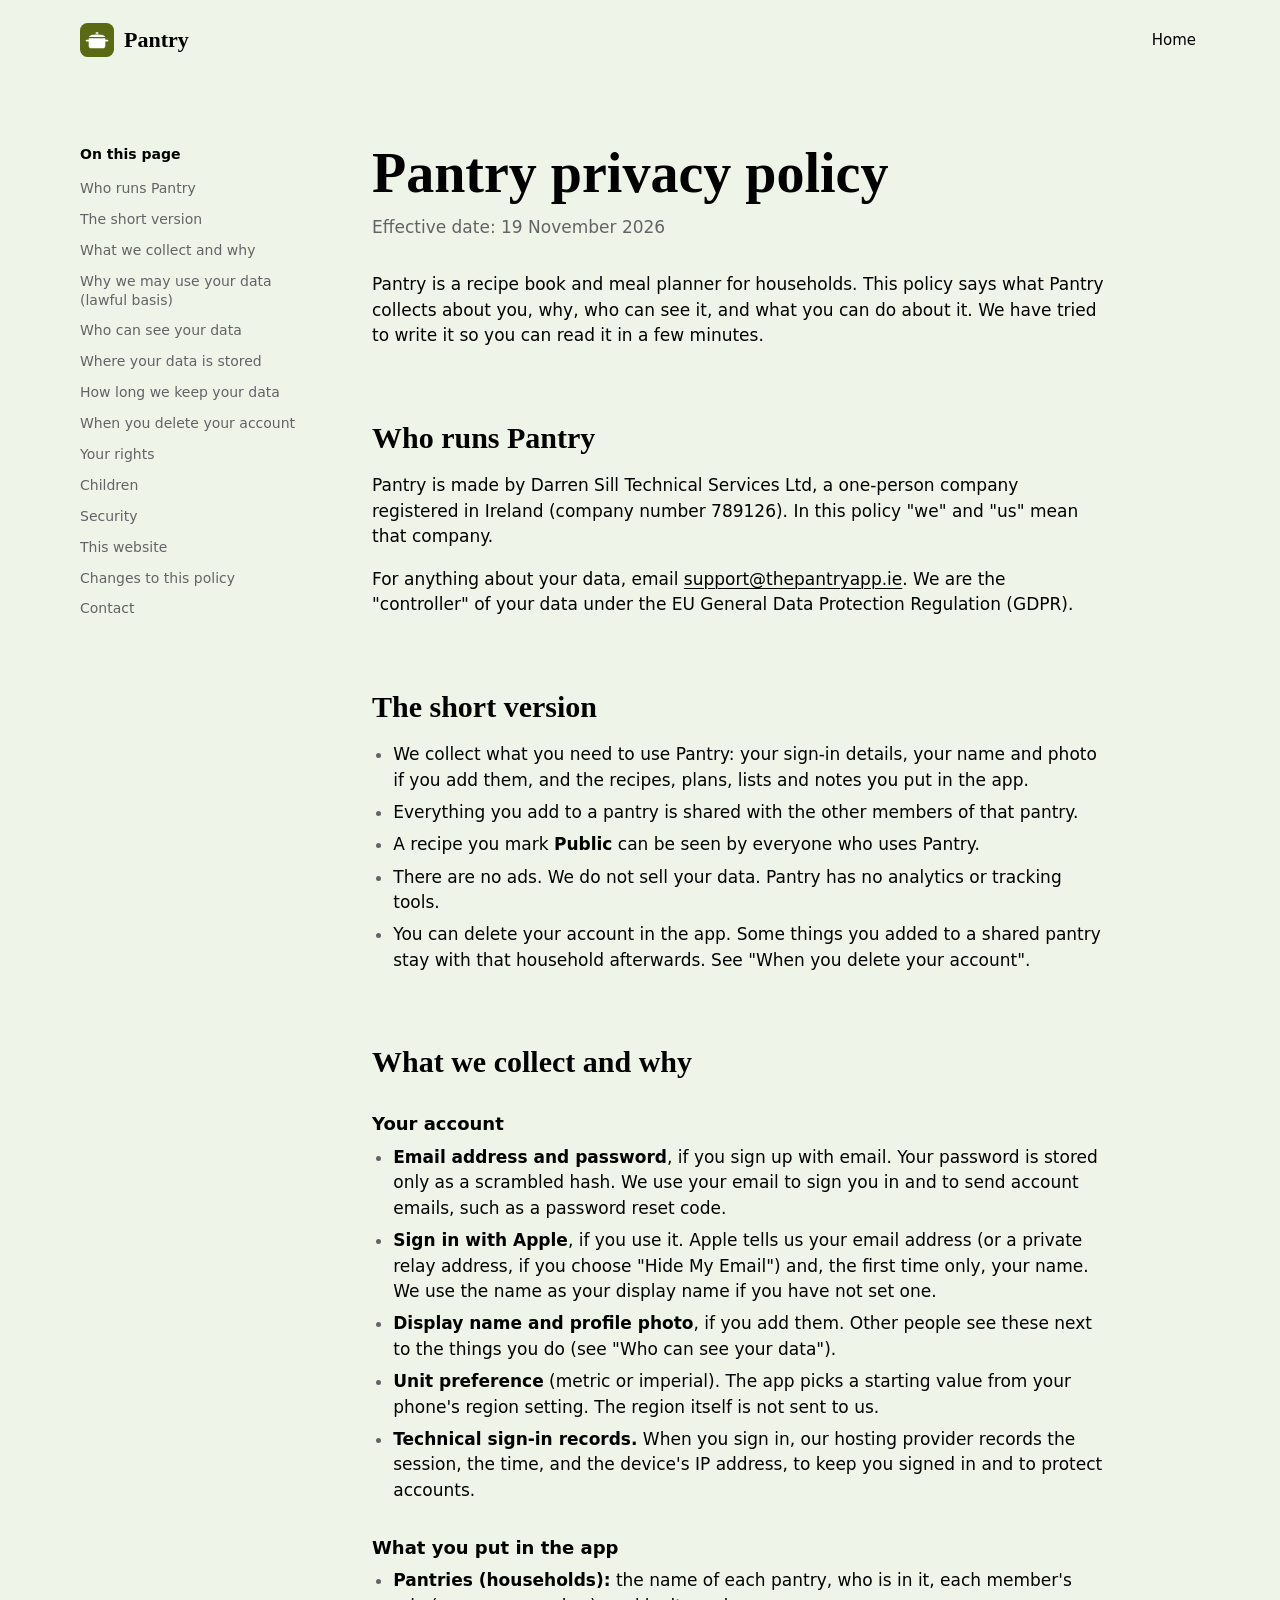
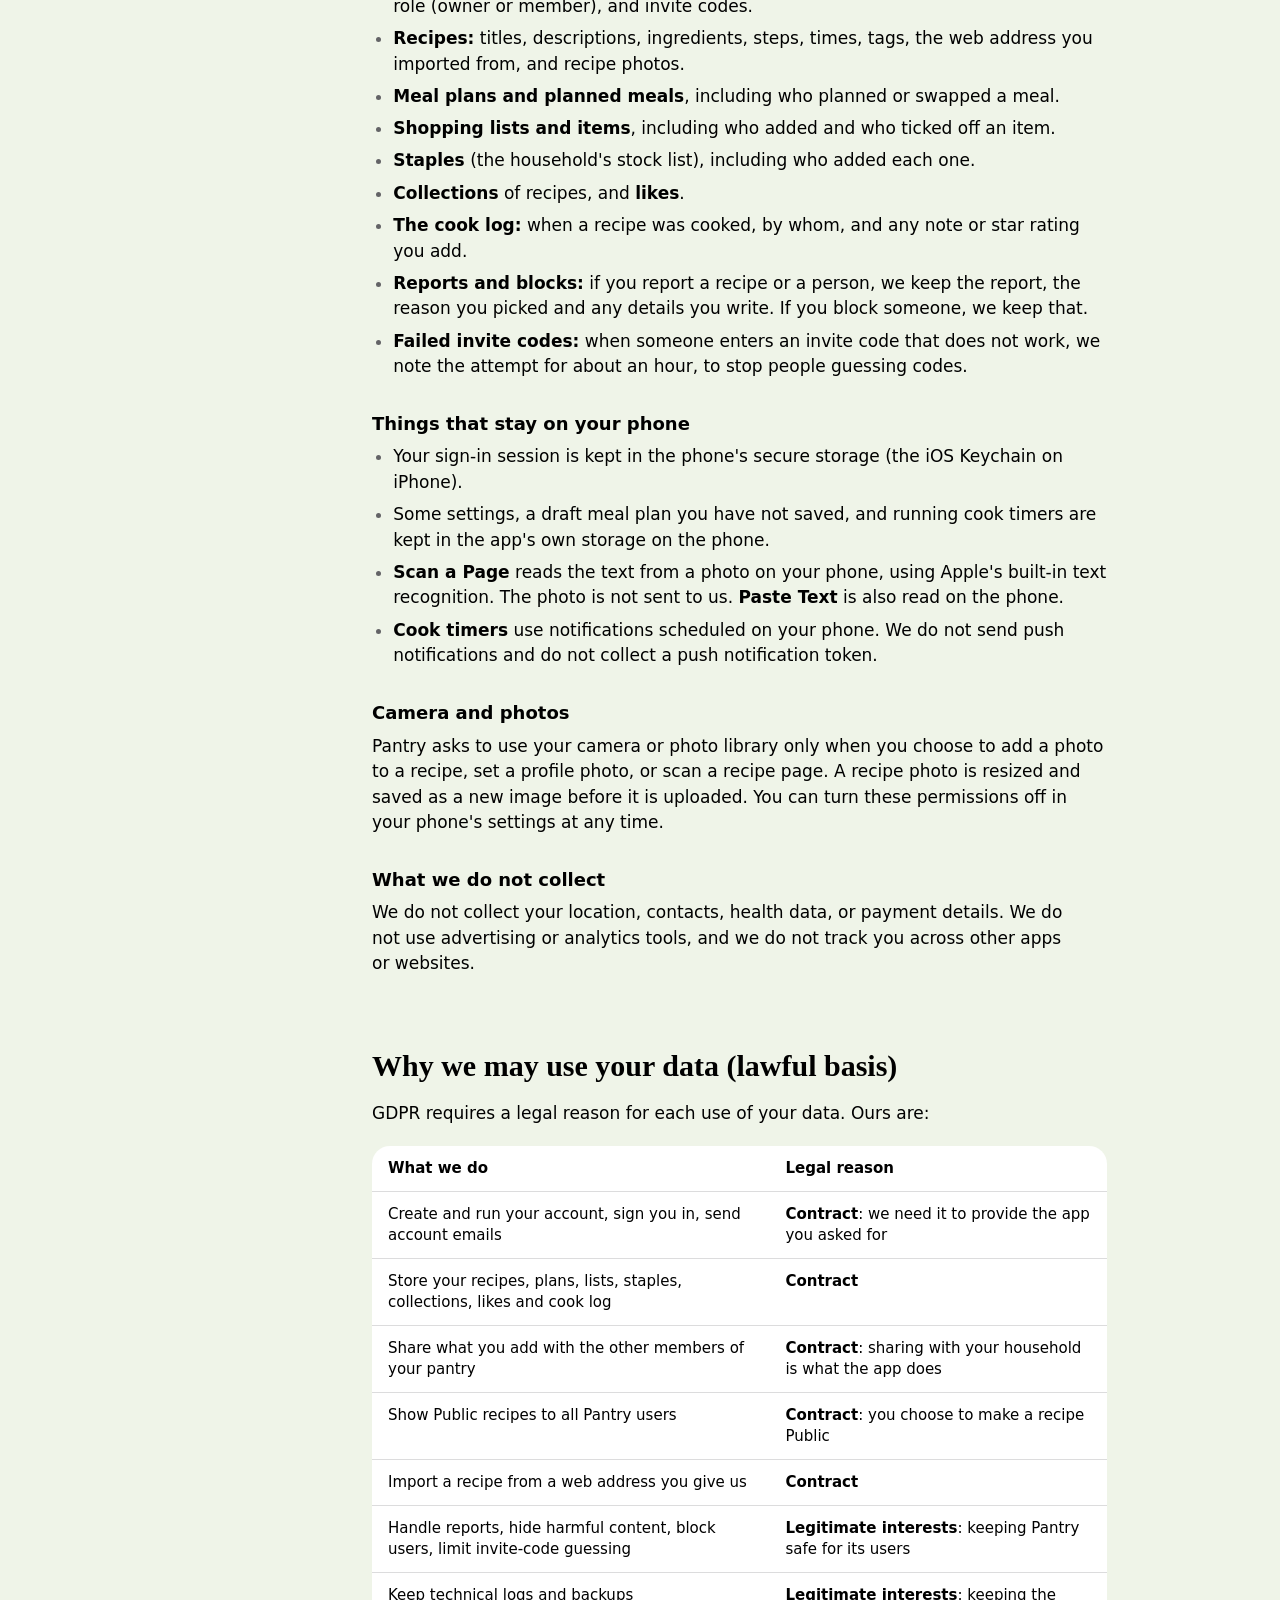
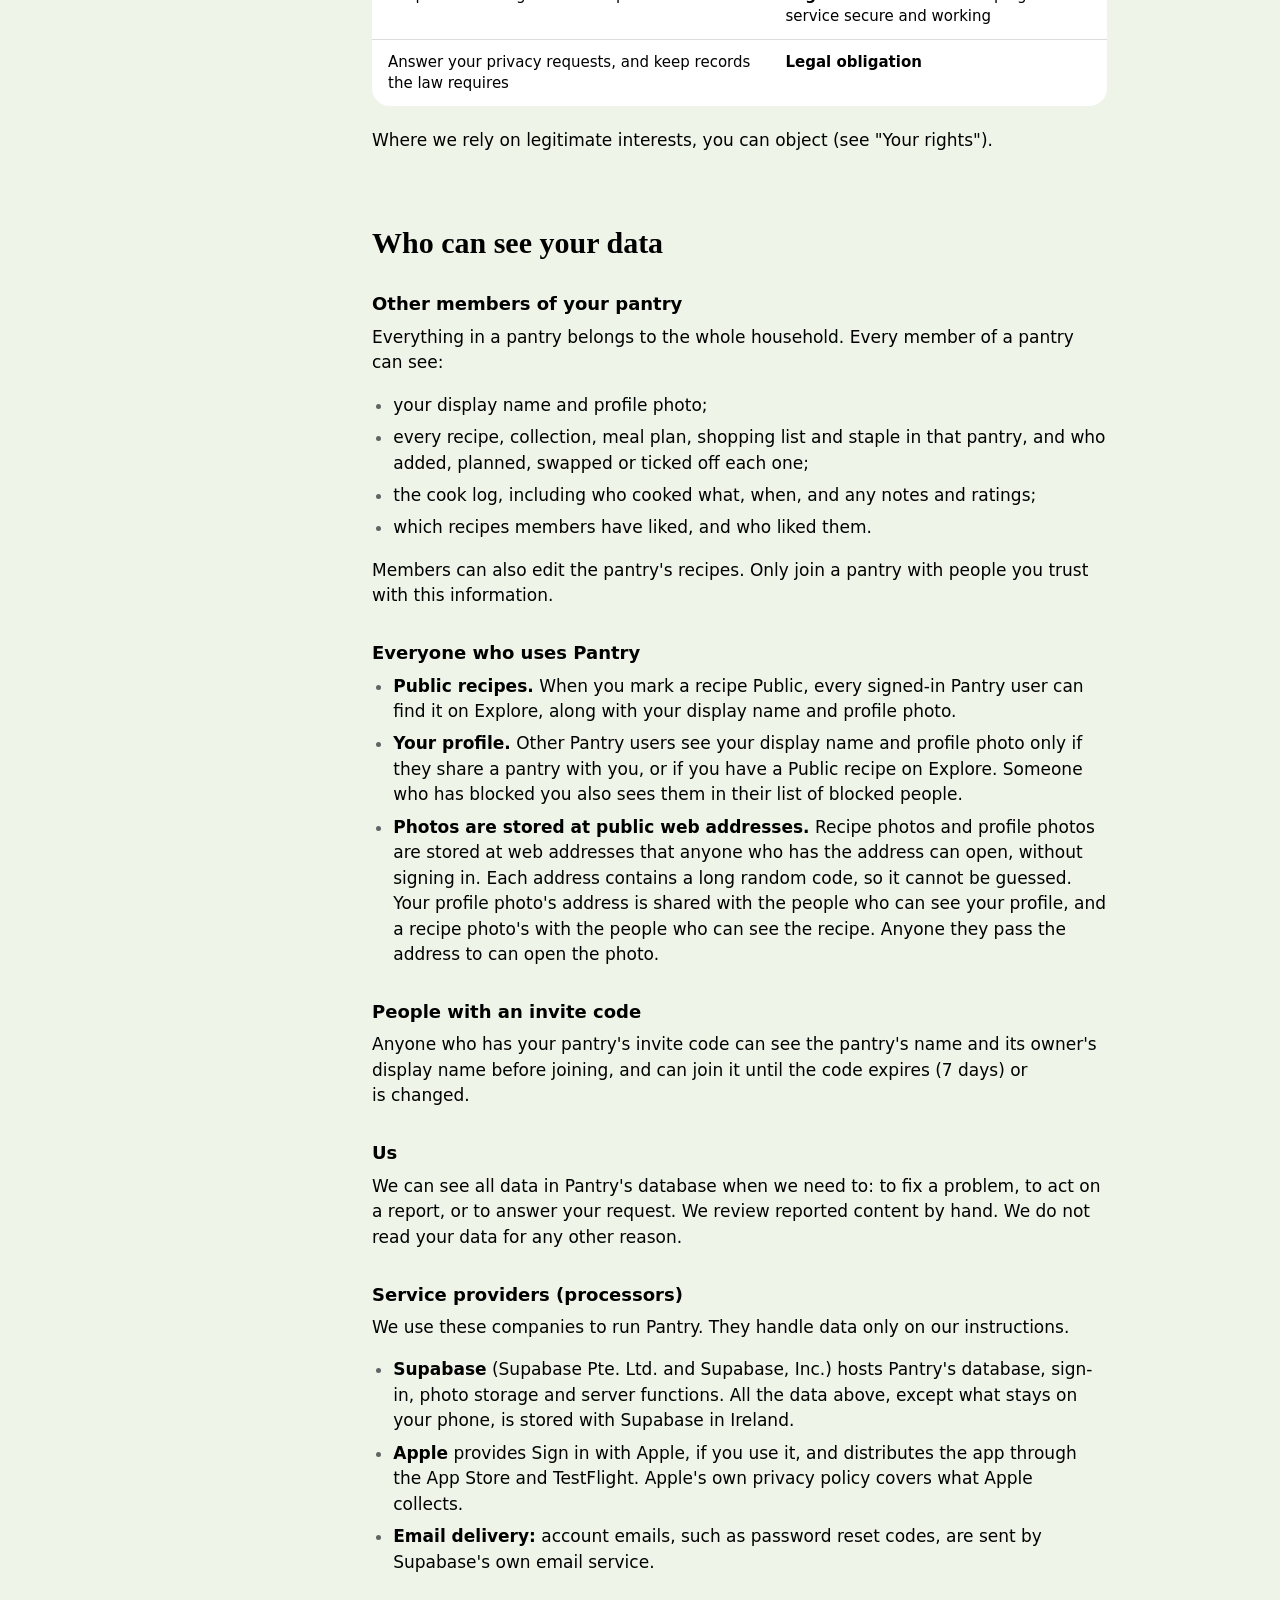
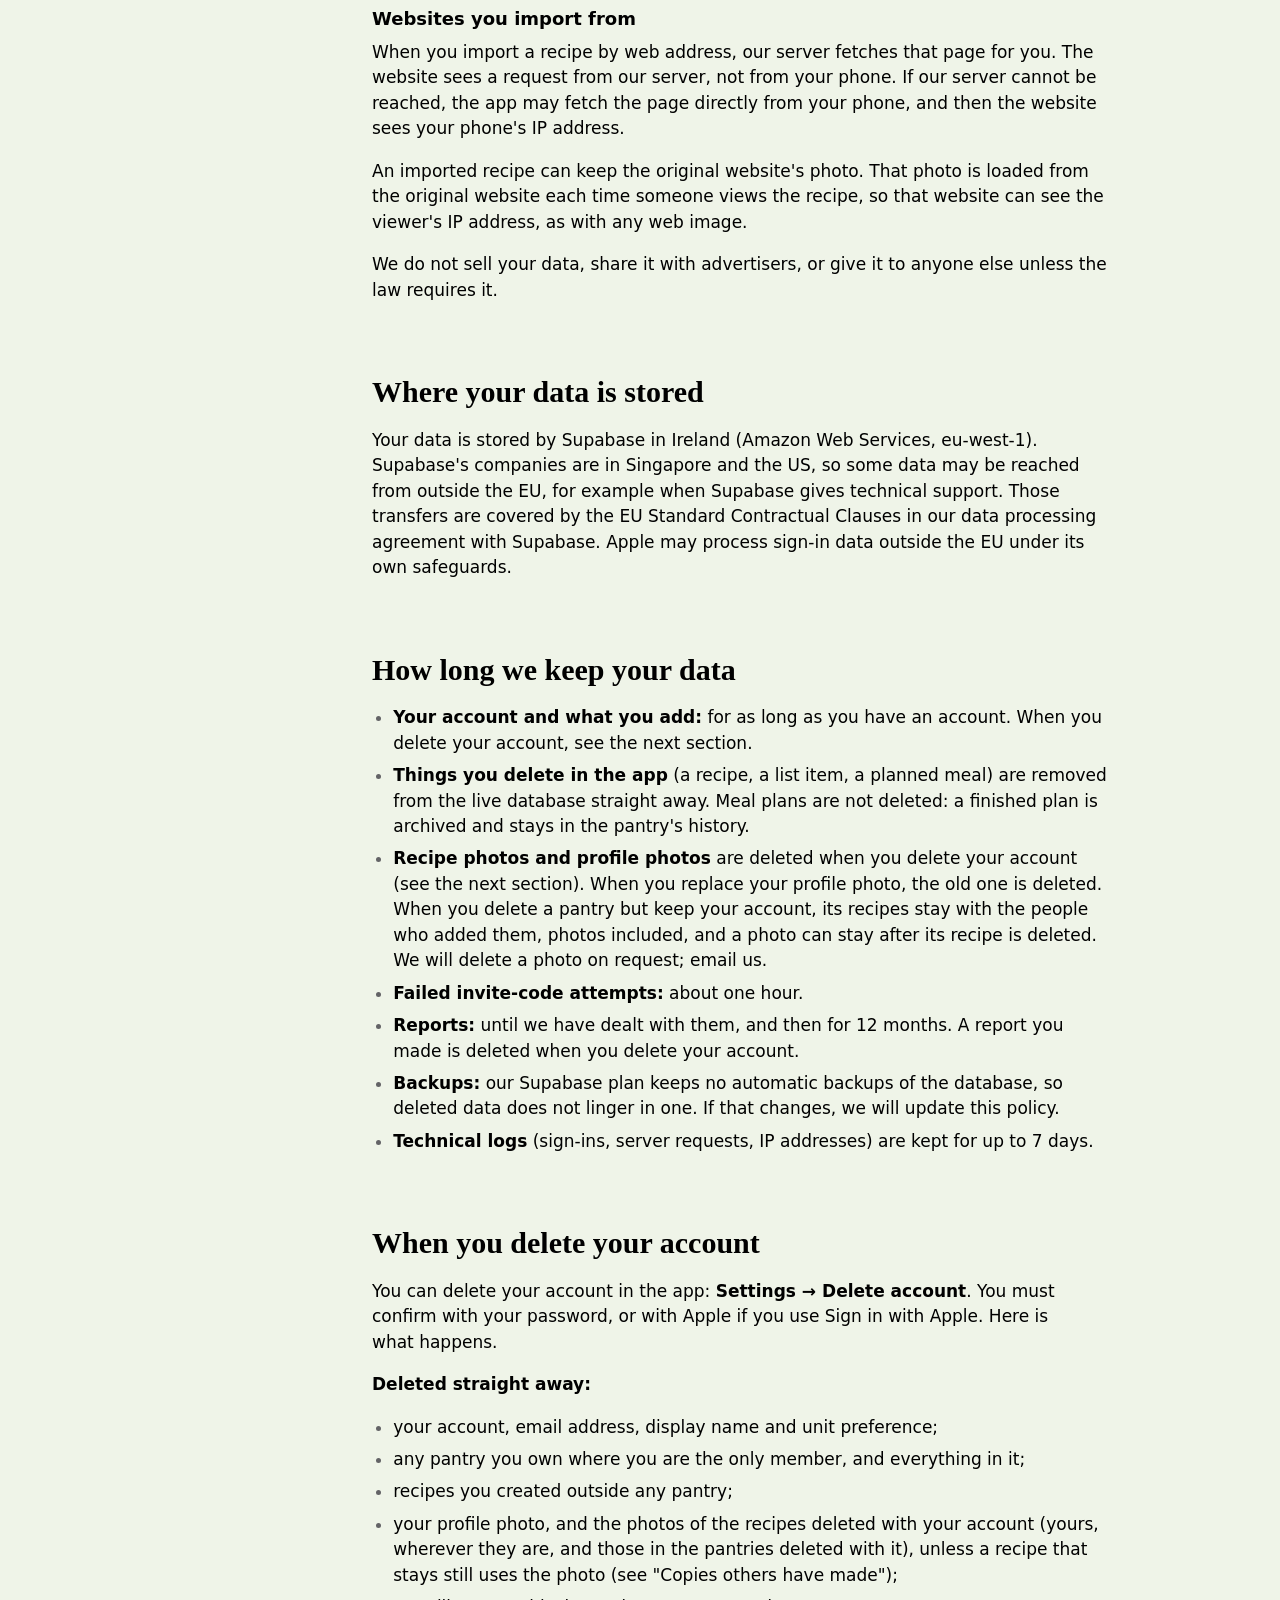
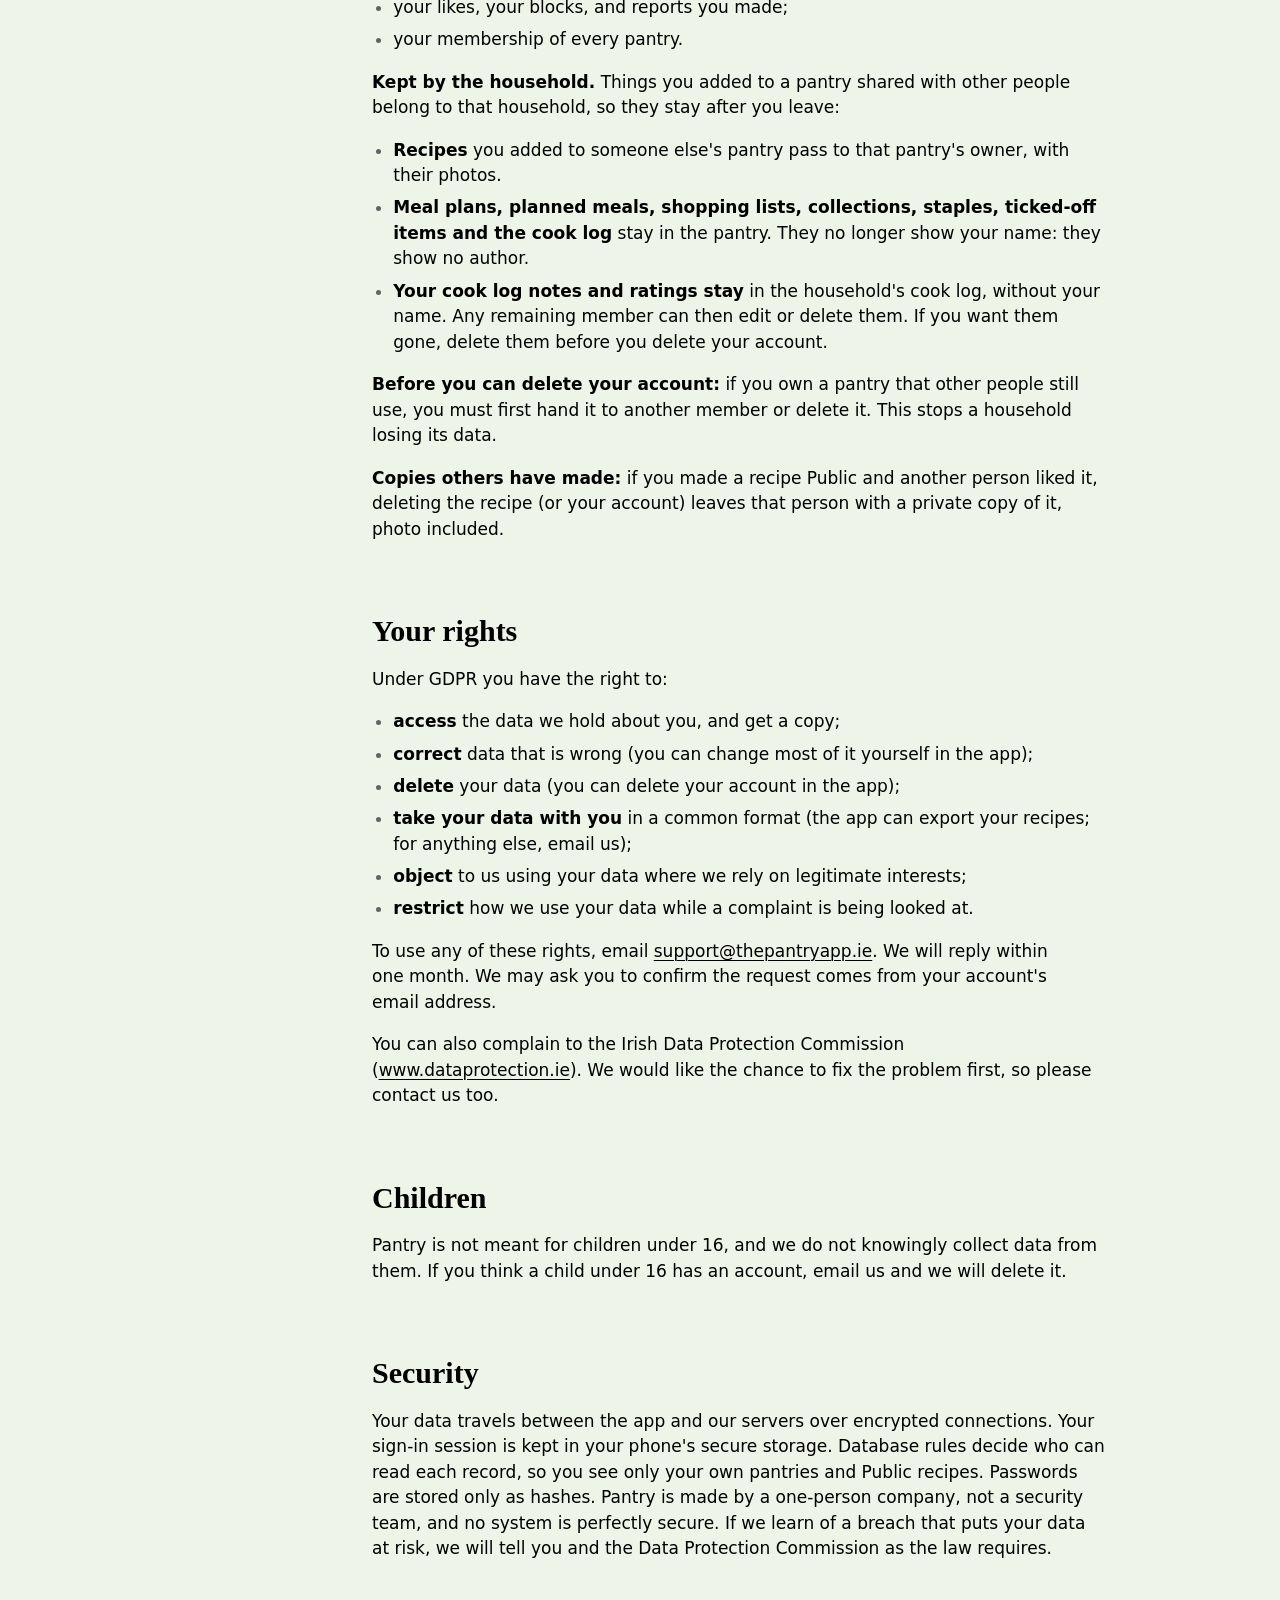
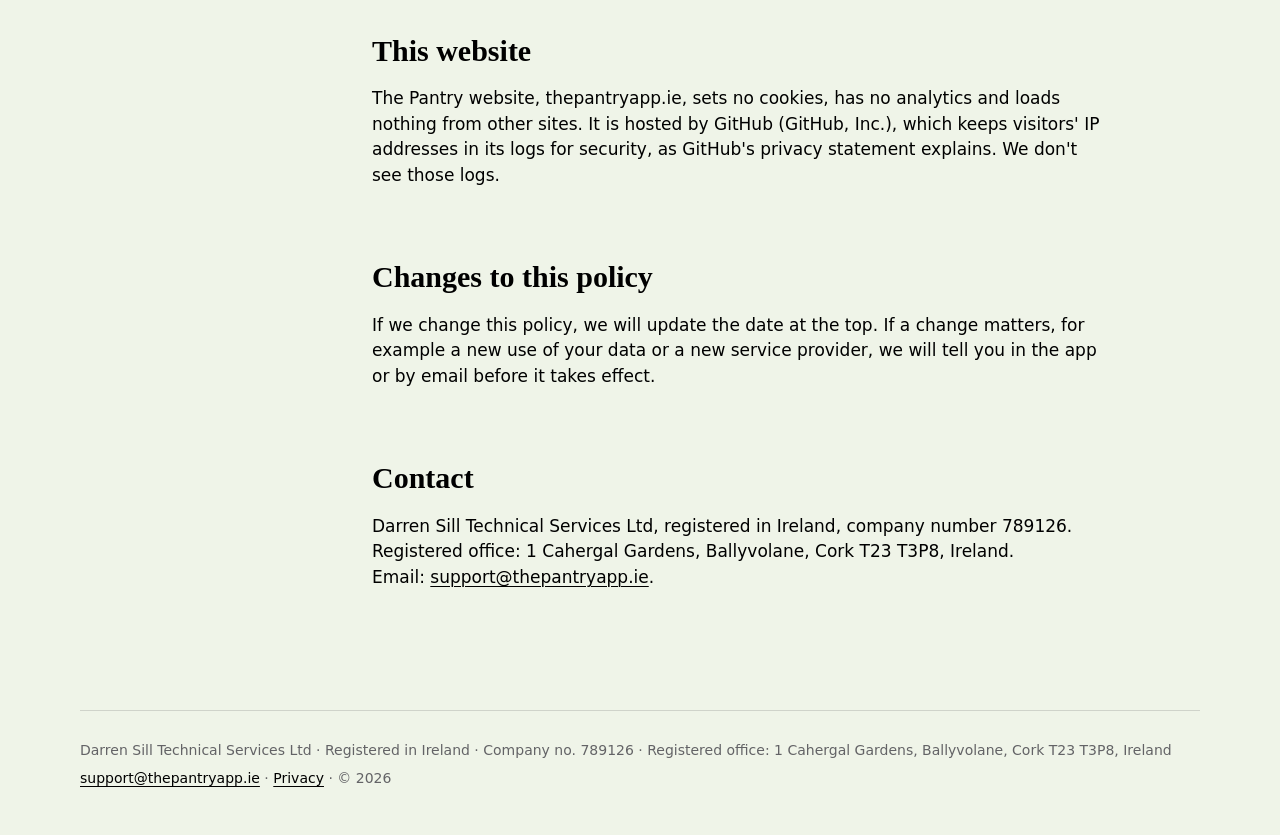
==== commit a734b498: "feat: show the registered office in every footer and the policy" ====
--- a/privacy/index.html
+++ b/privacy/index.html
@@ -247,13 +247,13 @@
 <h2 id="changes-to-this-policy">Changes to this policy</h2>
 <p>If we change this policy, we will update the date at the top. If a change matters, for example a new use of your data or a new service provider, we will tell you in the app or by email before it takes effect.</p>
 <h2 id="contact">Contact</h2>
-<p>Darren Sill Technical Services Ltd, registered in Ireland, company number 789126. Registered office: <mark class="todo">registered office address, as filed with the CRO</mark>. Email: <a href="mailto:support@thepantryapp.ie">support@thepantryapp.ie</a>.</p>
+<p>Darren Sill Technical Services Ltd, registered in Ireland, company number 789126. Registered office: 1 Cahergal Gardens, Ballyvolane, Cork T23 T3P8, Ireland. Email: <a href="mailto:support@thepantryapp.ie">support@thepantryapp.ie</a>.</p>
   </article>
 </main>
 
 <footer class="site-footer wrap">
   <!-- Company details: the one place on this page. -->
-  <p>Darren Sill Technical Services Ltd · Registered in Ireland · Company no. 789126 · Registered office: <mark class="todo">registered office address</mark></p>
+  <p>Darren Sill Technical Services Ltd · Registered in Ireland · Company no. 789126 · Registered office: 1 Cahergal Gardens, Ballyvolane, Cork T23 T3P8, Ireland</p>
   <p><a href="mailto:support@thepantryapp.ie">support@thepantryapp.ie</a> · <a href="/privacy/" aria-current="page">Privacy</a> · © 2026</p>
 </footer>
 </body>
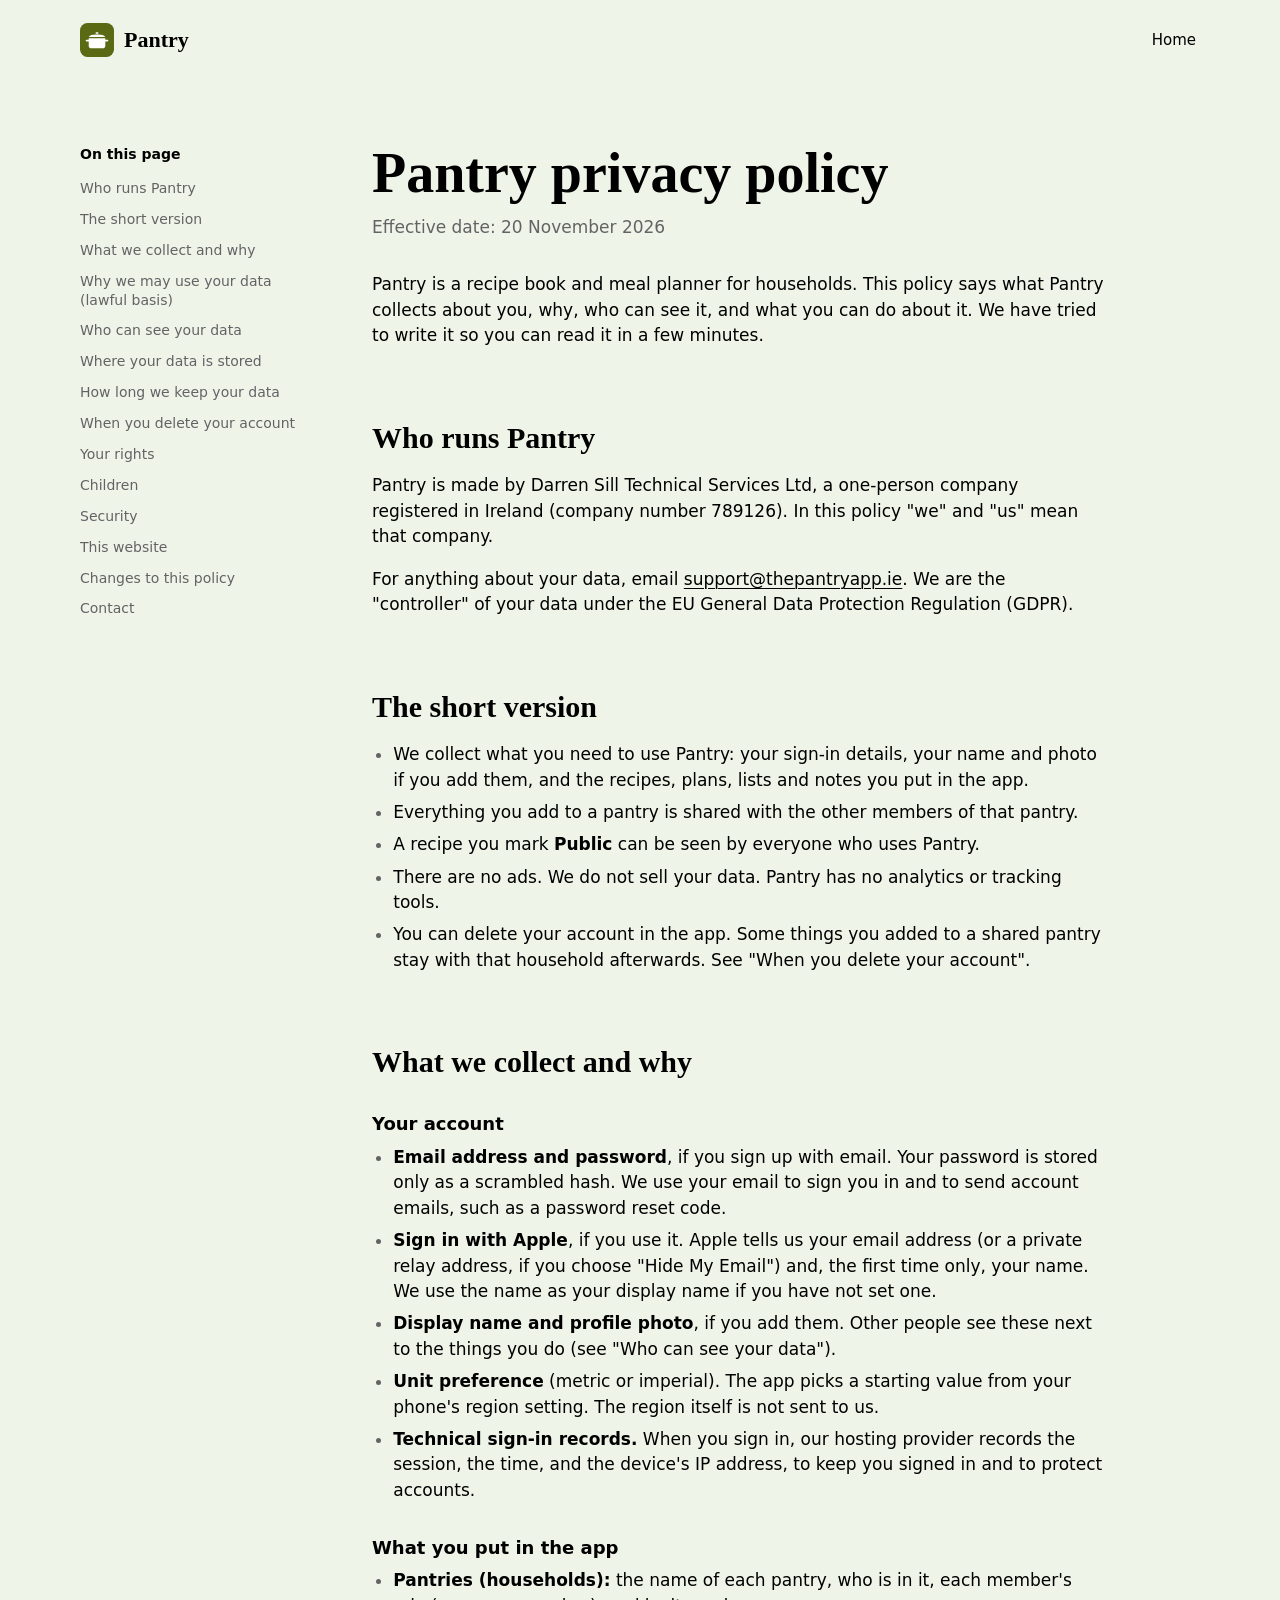
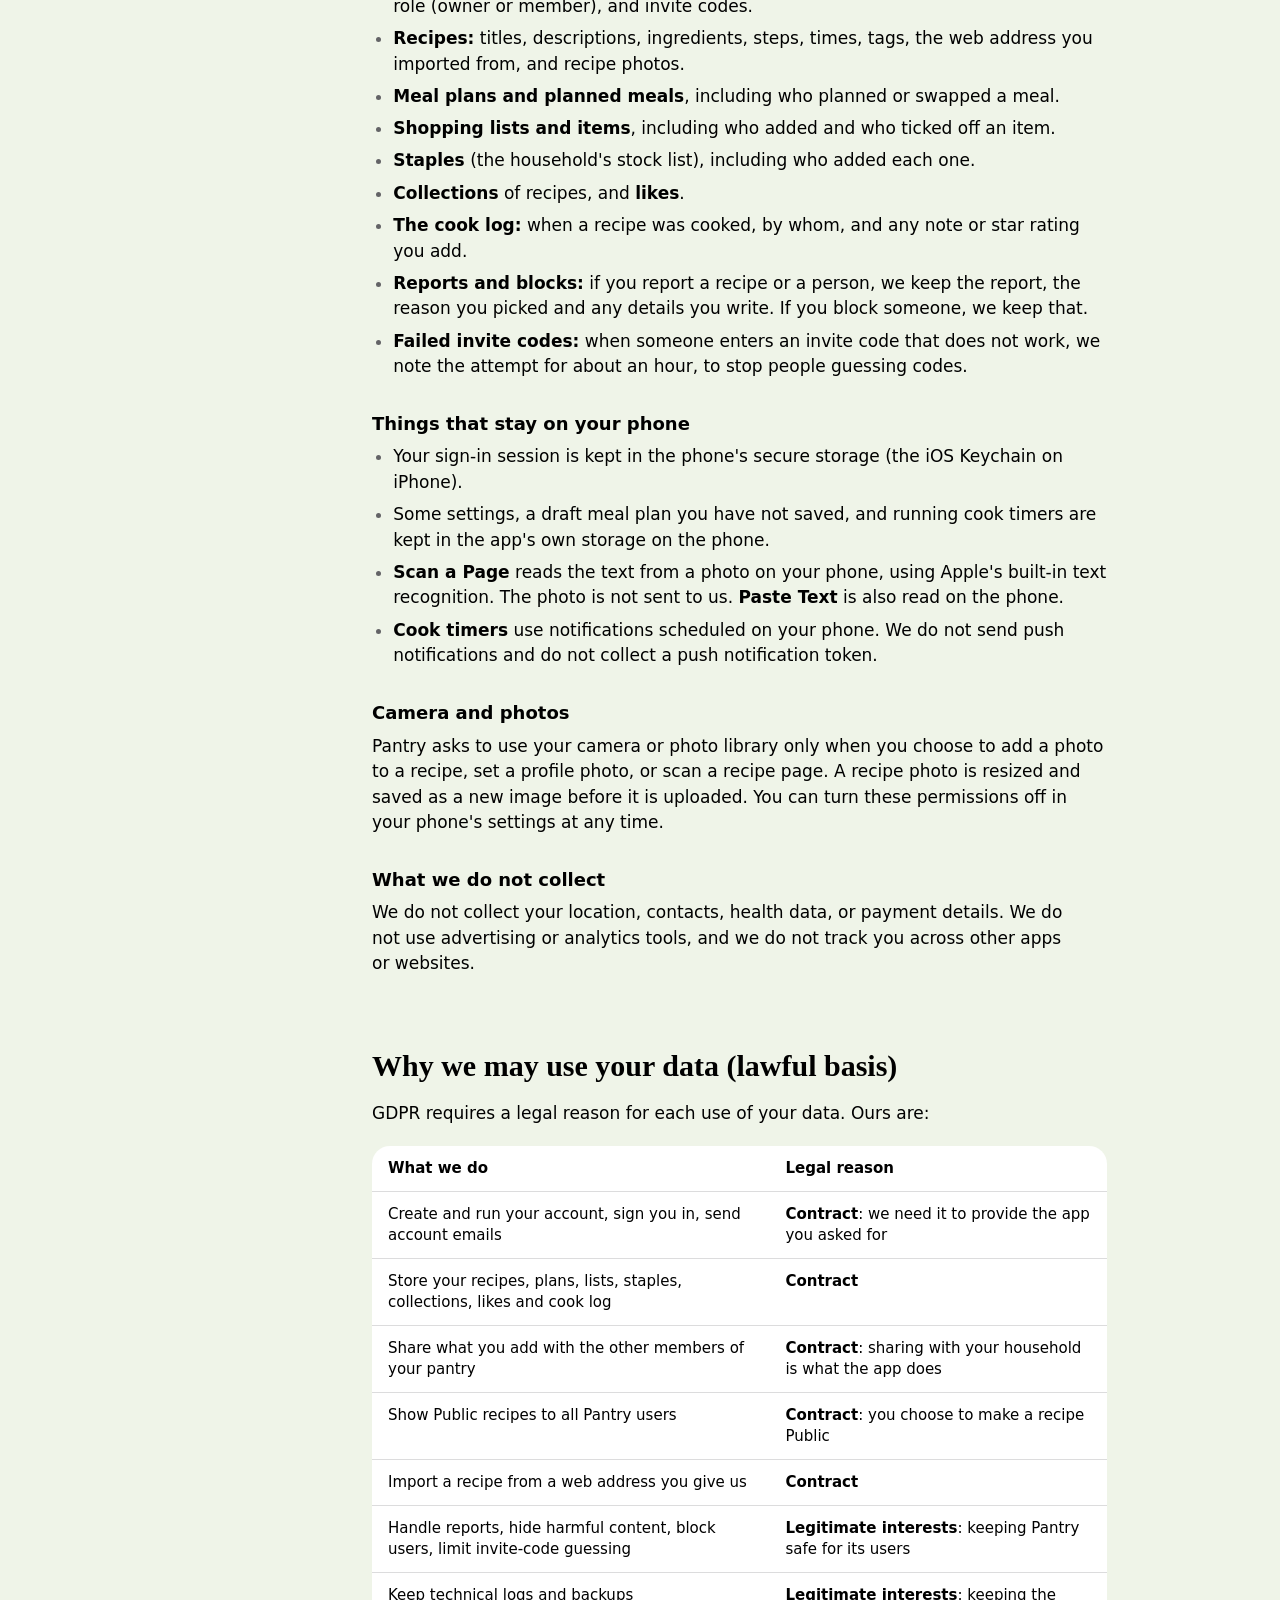
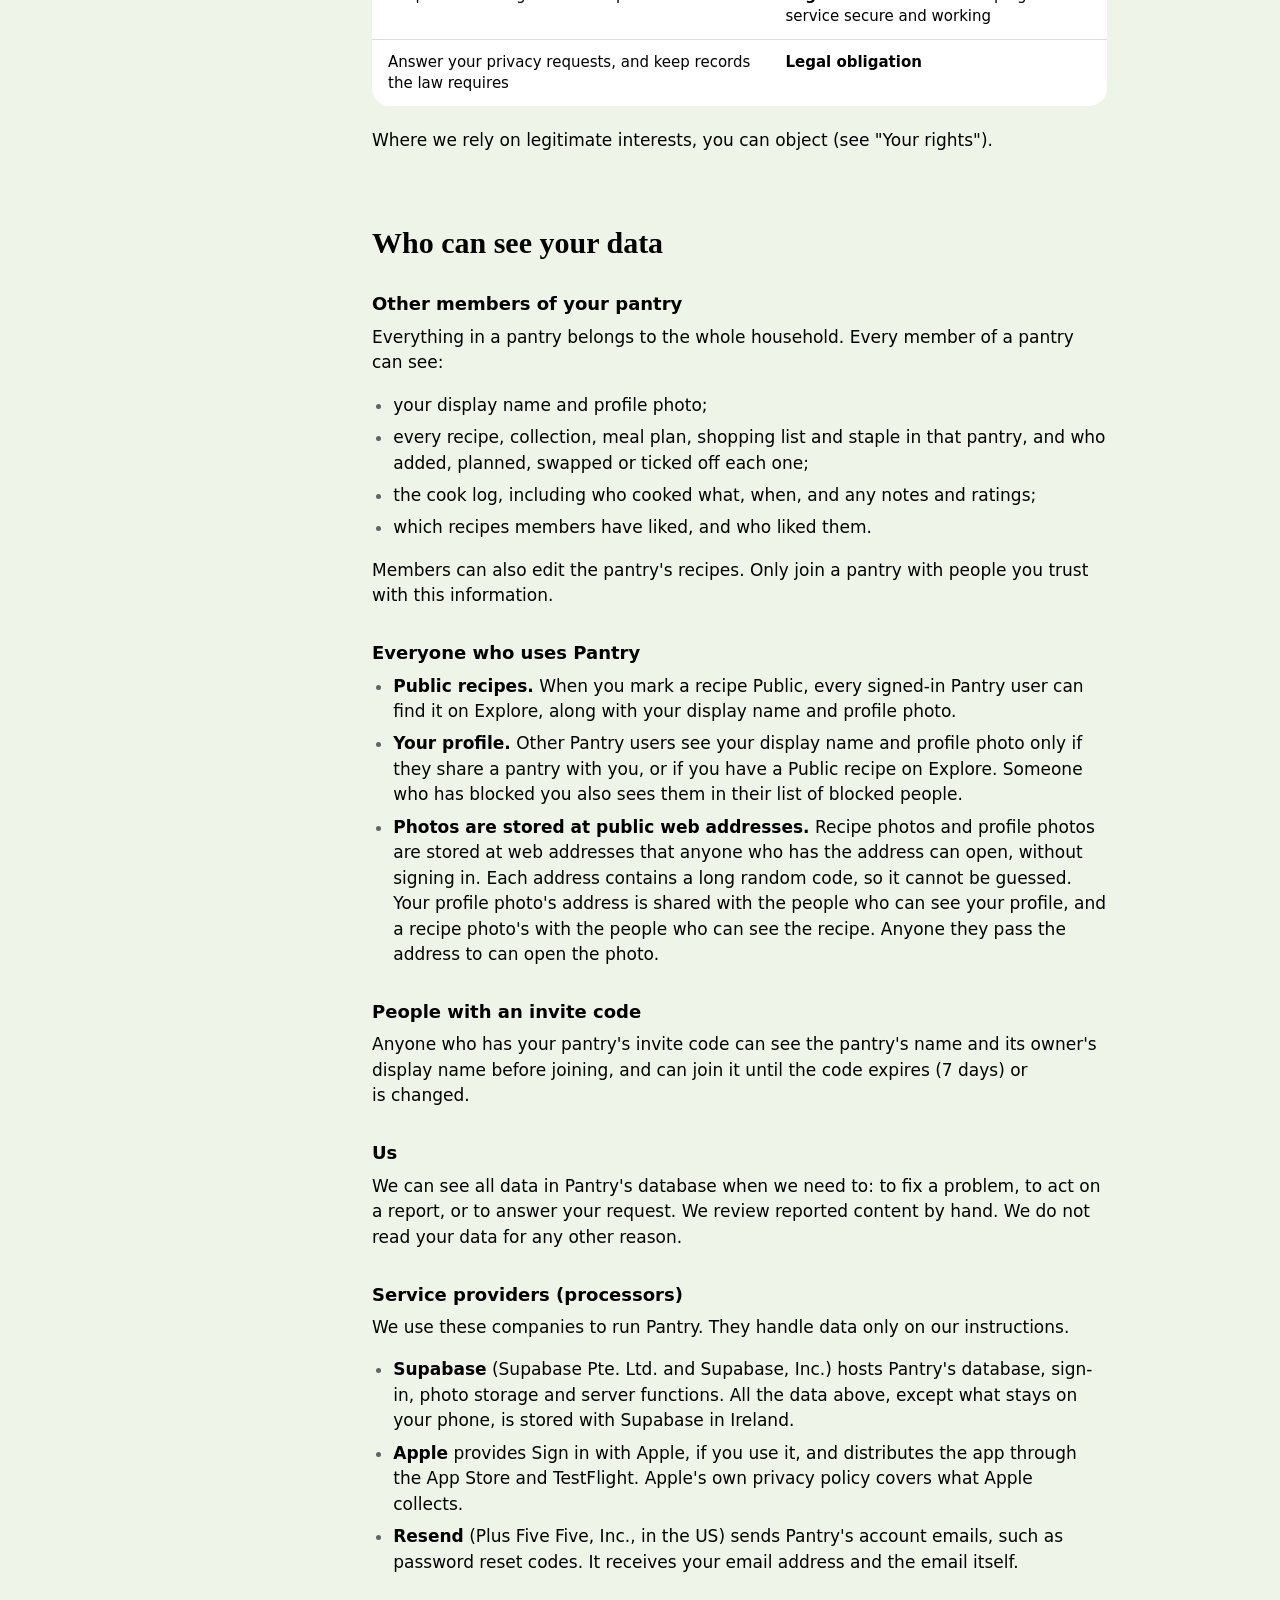
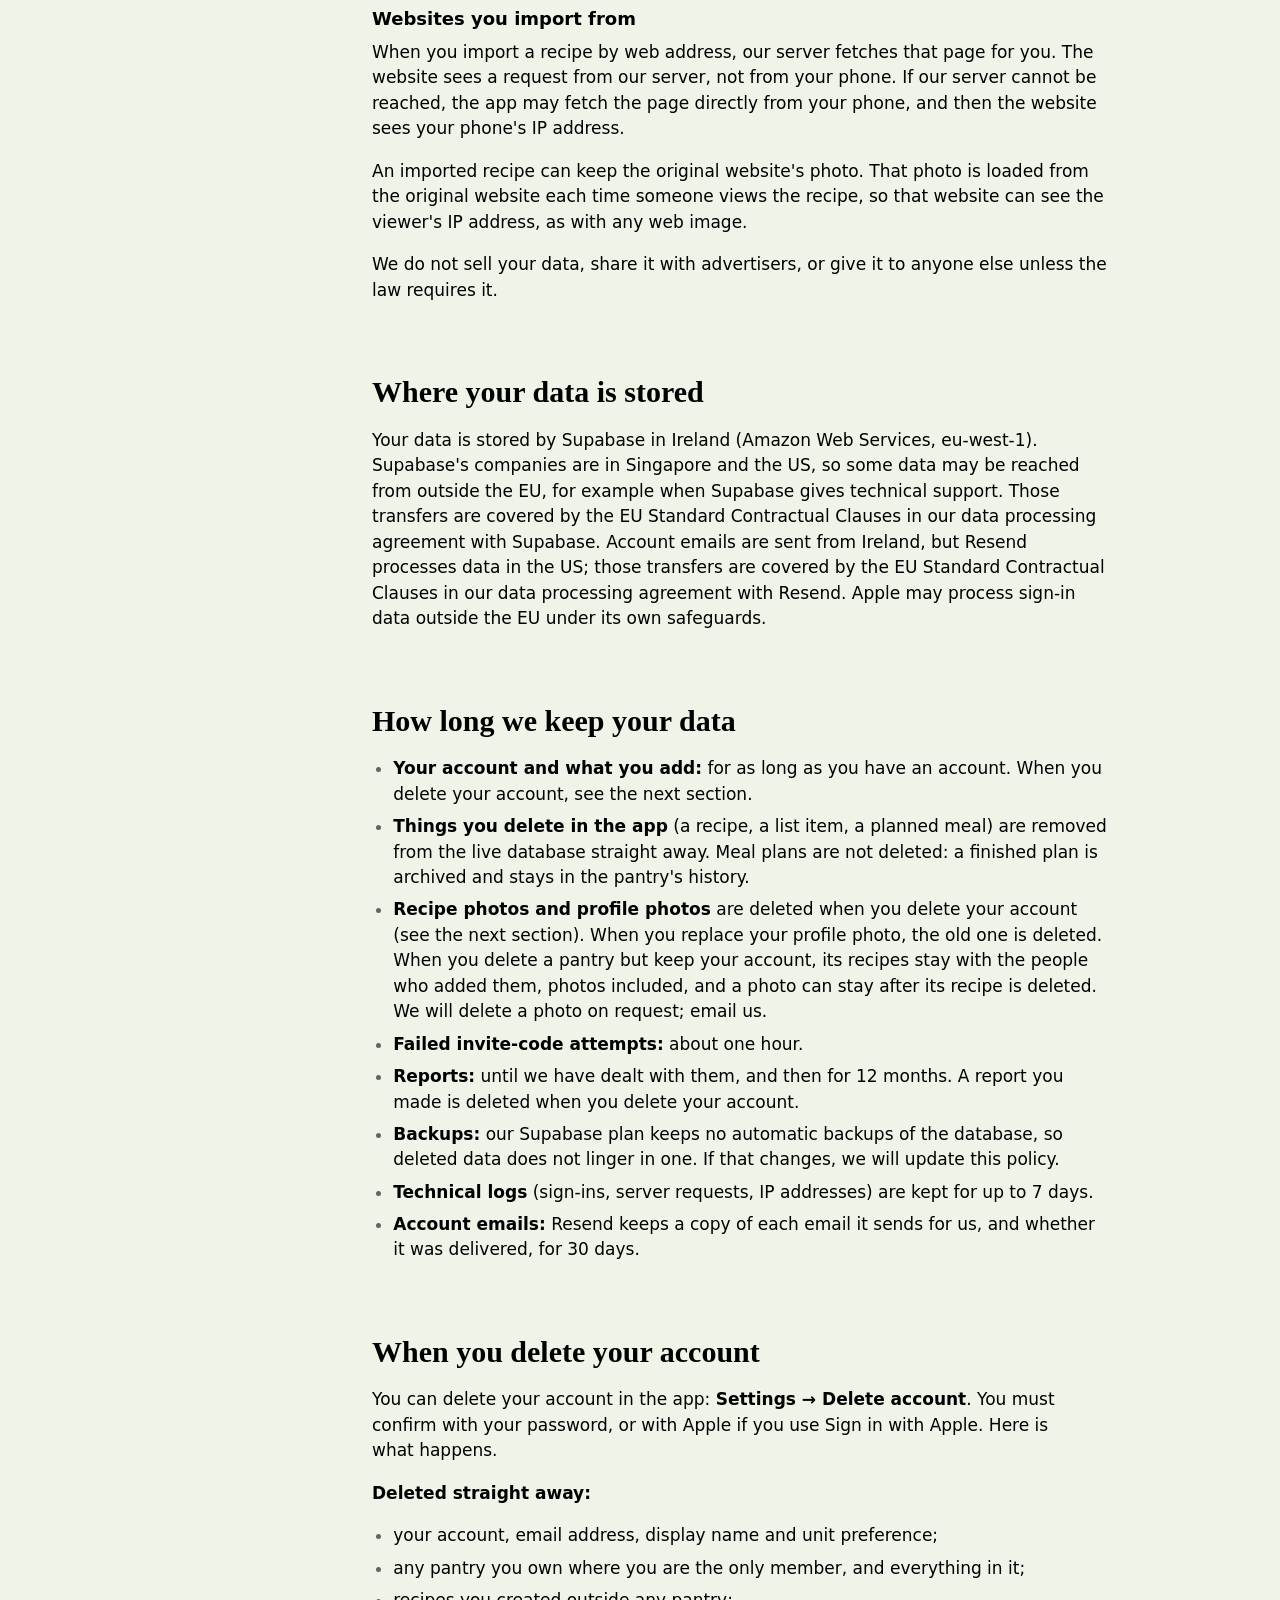
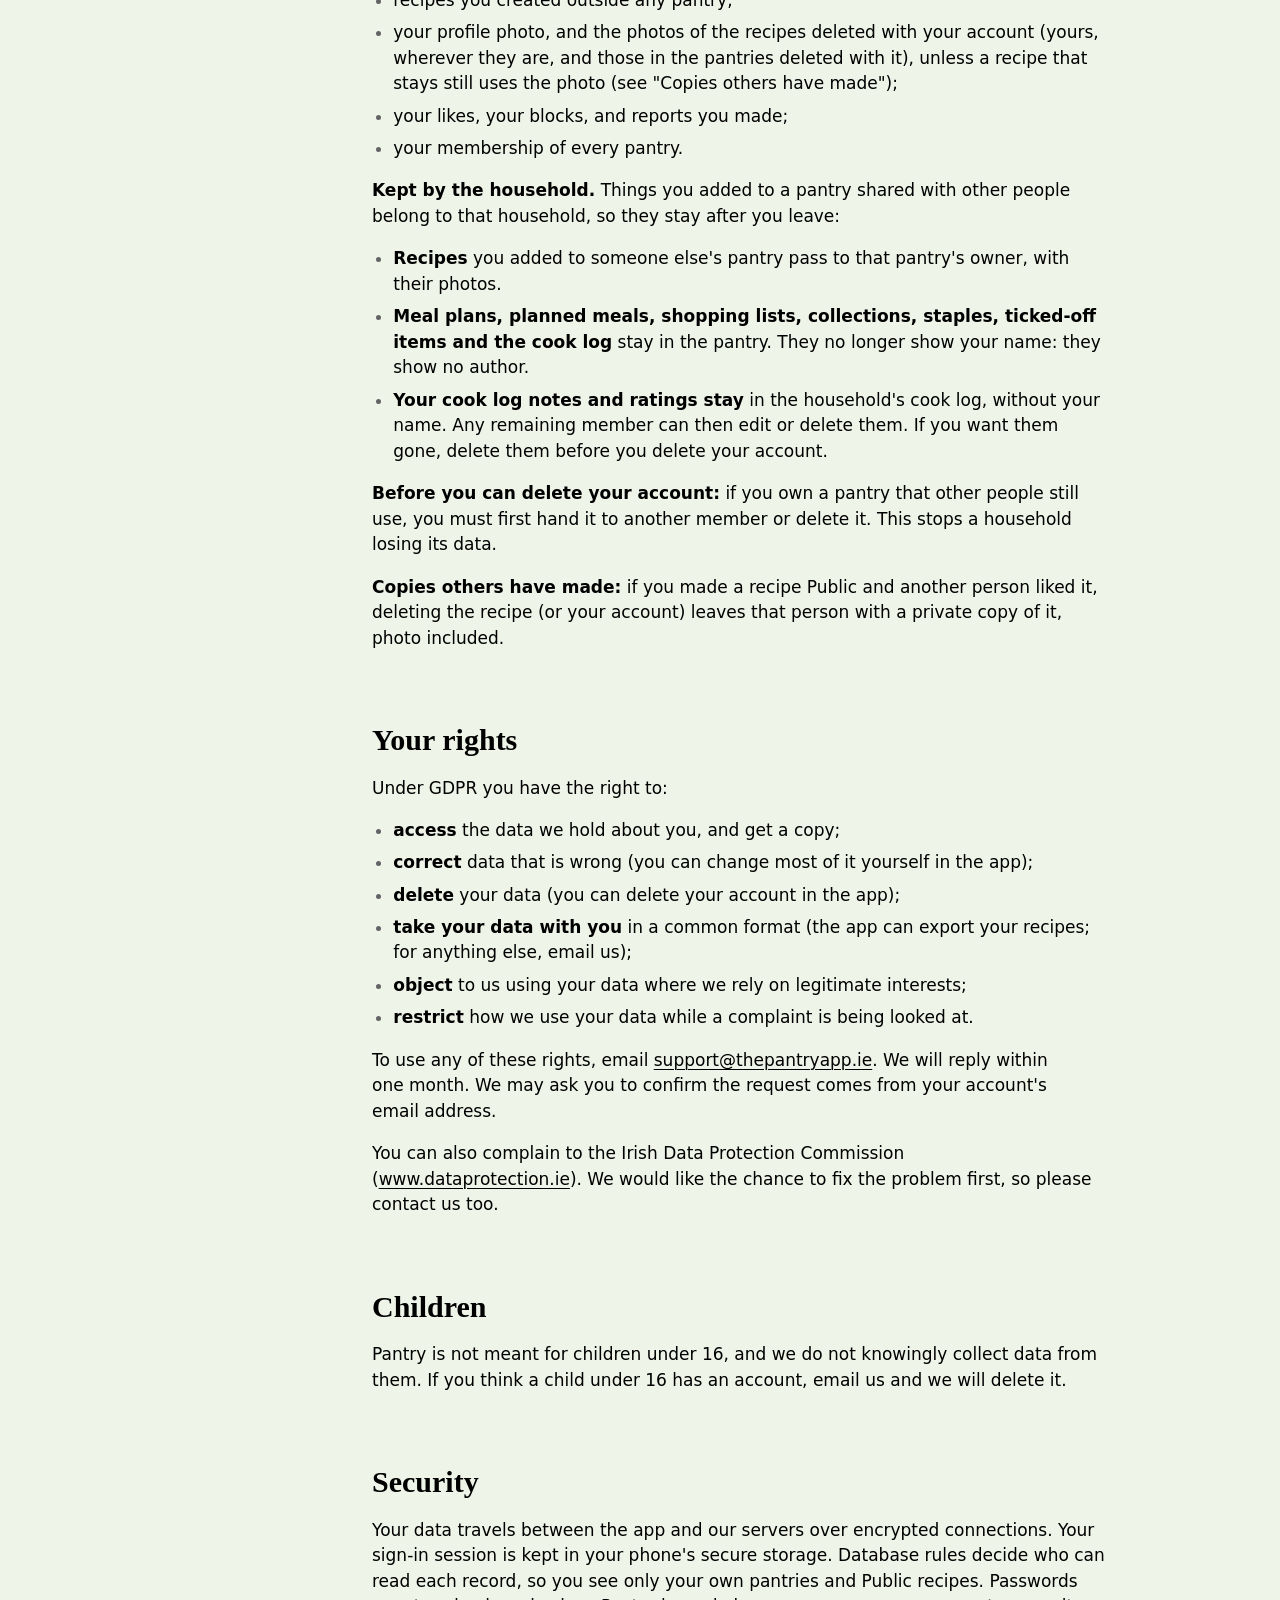
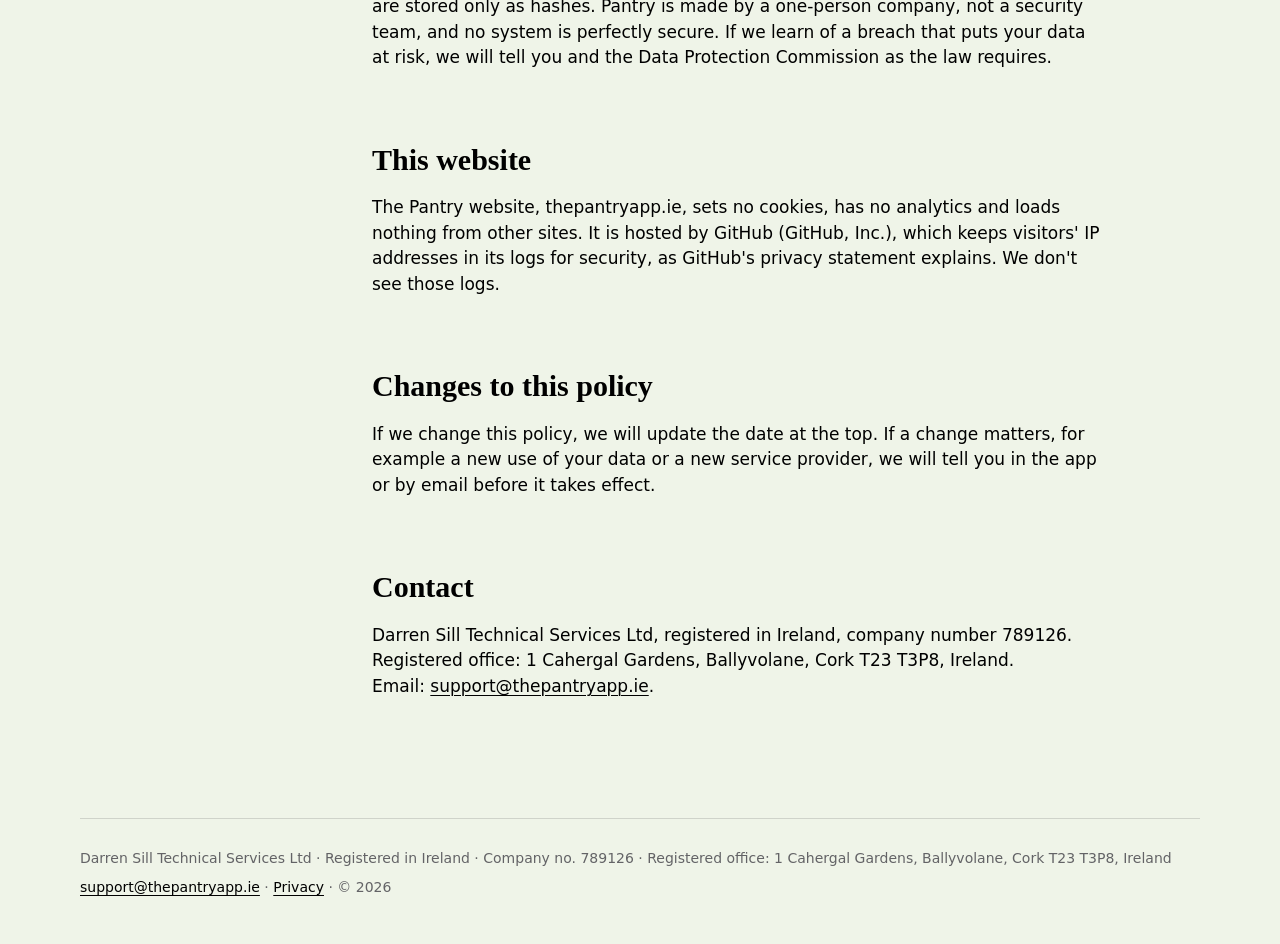
==== commit ae0f8a01: "docs(privacy): name Resend as the account email sender" ====
--- a/privacy/index.html
+++ b/privacy/index.html
@@ -74,7 +74,7 @@
 <li><a href="#contact">Contact</a></li>
 </ul>
     </details>
-<p>Effective date: 19 November 2026</p>
+<p>Effective date: 20 November 2026</p>
 <p>Pantry is a recipe book and meal planner for households. This policy says what Pantry collects about you, why, who can see it, and what you can do about it. We have tried to write it so you can read it in a few minutes.</p>
 <h2 id="who-runs-pantry">Who runs Pantry</h2>
 <p>Pantry is made by Darren Sill Technical Services Ltd, a one-person company registered in Ireland (company number 789126). In this policy "we" and "us" mean that company.</p>
@@ -189,14 +189,14 @@
 <ul>
 <li><strong>Supabase</strong> (Supabase Pte. Ltd. and Supabase, Inc.) hosts Pantry's database, sign-in, photo storage and server functions. All the data above, except what stays on your phone, is stored with Supabase in Ireland.</li>
 <li><strong>Apple</strong> provides Sign in with Apple, if you use it, and distributes the app through the App Store and TestFlight. Apple's own privacy policy covers what Apple collects.</li>
-<li><strong>Email delivery:</strong> account emails, such as password reset codes, are sent by Supabase's own email service.</li>
+<li><strong>Resend</strong> (Plus Five Five, Inc., in the US) sends Pantry's account emails, such as password reset codes. It receives your email address and the email itself.</li>
 </ul>
 <h3 id="websites-you-import-from">Websites you import from</h3>
 <p>When you import a recipe by web address, our server fetches that page for you. The website sees a request from our server, not from your phone. If our server cannot be reached, the app may fetch the page directly from your phone, and then the website sees your phone's IP address.</p>
 <p>An imported recipe can keep the original website's photo. That photo is loaded from the original website each time someone views the recipe, so that website can see the viewer's IP address, as with any web image.</p>
 <p>We do not sell your data, share it with advertisers, or give it to anyone else unless the law requires it.</p>
 <h2 id="where-your-data-is-stored">Where your data is stored</h2>
-<p>Your data is stored by Supabase in Ireland (Amazon Web Services, eu-west-1). Supabase's companies are in Singapore and the US, so some data may be reached from outside the EU, for example when Supabase gives technical support. Those transfers are covered by the EU Standard Contractual Clauses in our data processing agreement with Supabase. Apple may process sign-in data outside the EU under its own safeguards.</p>
+<p>Your data is stored by Supabase in Ireland (Amazon Web Services, eu-west-1). Supabase's companies are in Singapore and the US, so some data may be reached from outside the EU, for example when Supabase gives technical support. Those transfers are covered by the EU Standard Contractual Clauses in our data processing agreement with Supabase. Account emails are sent from Ireland, but Resend processes data in the US; those transfers are covered by the EU Standard Contractual Clauses in our data processing agreement with Resend. Apple may process sign-in data outside the EU under its own safeguards.</p>
 <h2 id="how-long-we-keep-your-data">How long we keep your data</h2>
 <ul>
 <li><strong>Your account and what you add:</strong> for as long as you have an account. When you delete your account, see the next section.</li>
@@ -206,6 +206,7 @@
 <li><strong>Reports:</strong> until we have dealt with them, and then for 12 months. A report you made is deleted when you delete your account.</li>
 <li><strong>Backups:</strong> our Supabase plan keeps no automatic backups of the database, so deleted data does not linger in one. If that changes, we will update this policy.</li>
 <li><strong>Technical logs</strong> (sign-ins, server requests, IP addresses) are kept for up to 7 days.</li>
+<li><strong>Account emails:</strong> Resend keeps a copy of each email it sends for us, and whether it was delivered, for 30 days.</li>
 </ul>
 <h2 id="when-you-delete-your-account">When you delete your account</h2>
 <p>You can delete your account in the app: <strong>Settings → Delete account</strong>. You must confirm with your password, or with Apple if you use Sign in with Apple. Here is what happens.</p>
--- a/assets/site.css
+++ b/assets/site.css
@@ -11,6 +11,7 @@
   --on-action: #ffffff;
   --today: #d70015;
   --todo: #ffe066;
+  --art-line: rgba(0, 0, 0, 0.07);
   --serif: ui-serif, "New York", "Iowan Old Style", Charter, "Bitstream Charter", "Sitka Text", Cambria, Georgia, serif;
   --sans: system-ui, -apple-system, BlinkMacSystemFont, "Segoe UI", Roboto, "Helvetica Neue", Arial, sans-serif;
   --gutter: clamp(16px, 5vw, 56px);
@@ -29,6 +30,7 @@
     --on-action: #1c1c1e;
     --today: #ff6961;
     --todo: #ffd60a;
+    --art-line: rgba(255, 255, 255, 0.08);
   }
 }
 
@@ -127,7 +129,7 @@
   .hero { grid-template-columns: minmax(0, 1fr) minmax(0, 1.05fr); }
 }
 
-/* The app's first-run art: three generated covers, fanned (components/CoverFan.tsx). */
+/* The app's first-run art (three covers, fanned), here with the built-in recipes' photos (components/CoverFan.tsx). */
 .fan { container-type: inline-size; }
 .fan-stage { --w: min(190px, 30cqi); position: relative; height: calc(var(--w) * 1.62); }
 .fan .cover {
@@ -159,9 +161,17 @@
   background: url(grain.png) repeat; background-size: 128px;
   opacity: 0.3; mix-blend-mode: overlay;
 }
+
+/* A cover with a built-in recipe's photo: the photo under the title, darkened at the foot so the title reads. */
+.photo-cover > img { position: absolute; inset: 0; z-index: -1; width: 100%; height: 100%; object-fit: cover; }
+.photo-cover::after { z-index: -1; background: linear-gradient(to top, rgba(0, 0, 0, 0.6), rgba(0, 0, 0, 0) 50%); opacity: 1; mix-blend-mode: normal; }
 .cover.c1 { background-color: #C43B1E; background-image: linear-gradient(11deg, #47090De6 0%, #47090D59 42%, #47090D00 70%), radial-gradient(96% 68% at 0% 104%, #47090Dff 36.6%, #47090Dd6 52.4%, #47090D7f 68.3%, #47090D29 84.1%, #47090D00 100%), radial-gradient(68.19% 57.64% at 102.69% 75.94%, #9D1D39fa 17.4%, #9D1D39d2 38.0%, #9D1D397d 58.7%, #9D1D3928 79.3%, #9D1D3900 100%), radial-gradient(64.49% 48.64% at 54.91% 56.58%, #E84F2Fef 8.1%, #E84F2Fc9 31.1%, #E84F2F77 54.0%, #E84F2F26 77.0%, #E84F2F00 100%), radial-gradient(43.08% 37.39% at 89.45% 4.38%, #FFC37D73 0.0%, #FFC37D61 3.1%, #FFC37D3a 35.4%, #FFC37D12 67.7%, #FFC37D00 100%), radial-gradient(78.97% 60.63% at 88.50% 5.09%, #F48E3Bfe 25.5%, #F48E3Bd5 44.1%, #F48E3B7f 62.8%, #F48E3B29 81.4%, #F48E3B00 100%), radial-gradient(76.25% 58.77% at 9.71% 24.66%, #D92F2Bfd 23.0%, #D92F2Bd5 42.2%, #D92F2B7f 61.5%, #D92F2B29 80.7%, #D92F2B00 100%); }
 .cover.c2 { background-color: #7DA152; background-image: linear-gradient(11deg, #142B14e6 0%, #142B1459 42%, #142B1400 70%), radial-gradient(96% 68% at 0% 104%, #142B14ff 36.6%, #142B14d6 52.4%, #142B147f 68.3%, #142B1429 84.1%, #142B1400 100%), radial-gradient(71.61% 60.21% at 100.06% 78.12%, #3A6933fd 21.1%, #3A6933d4 40.8%, #3A69337e 60.6%, #3A693328 80.3%, #3A693300 100%), radial-gradient(60.83% 46.48% at 42.42% 53.23%, #C5CB7Fe4 3.1%, #C5CB7Fc0 27.3%, #C5CB7F72 51.5%, #C5CB7F25 75.8%, #C5CB7F00 100%), radial-gradient(43.20% 37.46% at 20.13% 12.30%, #FAEEC674 0.0%, #FAEEC662 3.3%, #FAEEC63a 35.5%, #FAEEC613 67.8%, #FAEEC600 100%), radial-gradient(71.42% 55.70% at 1.39% 6.00%, #EFD897fb 18.2%, #EFD897d3 38.6%, #EFD8977e 59.1%, #EFD89728 79.5%, #EFD89700 100%), radial-gradient(69.63% 54.46% at 88.32% 20.39%, #9BBB5Dfa 16.2%, #9BBB5Dd2 37.1%, #9BBB5D7d 58.1%, #9BBB5D28 79.0%, #9BBB5D00 100%); }
 .cover.c3 { background-color: #DE8A1F; background-image: linear-gradient(11deg, #470B05e6 0%, #470B0559 42%, #470B0500 70%), radial-gradient(96% 68% at 0% 104%, #470B05ff 36.6%, #470B05d6 52.4%, #470B057f 68.3%, #470B0529 84.1%, #470B0500 100%), radial-gradient(68.55% 57.91% at 97.28% 75.21%, #B52A18fb 17.8%, #B52A18d3 38.3%, #B52A187d 58.9%, #B52A1828 79.4%, #B52A1800 100%), radial-gradient(58.78% 45.28% at 51.29% 53.67%, #EE7113dd 0.1%, #EE7113b9 25.1%, #EE71136e 50.0%, #EE711323 75.0%, #EE711300 100%), radial-gradient(44.45% 38.30% at 83.14% 13.98%, #FFD96A80 0.0%, #FFD96A6c 5.7%, #FFD96A40 37.2%, #FFD96A15 68.6%, #FFD96A00 100%), radial-gradient(81.15% 62.06% at 93.06% 8.61%, #F7BD23fe 27.4%, #F7BD23d6 45.5%, #F7BD237f 63.7%, #F7BD2329 81.8%, #F7BD2300 100%), radial-gradient(68.38% 53.64% at 8.29% 22.80%, #E89519f8 14.8%, #E89519d1 36.1%, #E895197c 57.4%, #E8951928 78.7%, #E8951900 100%); }
+
+/* A built-in recipe's photo (components/RecipeImage.tsx): it fills its shape, with a hairline
+   edge so a pale dish doesn't melt into a white cell. */
+.photo { width: 100%; height: auto; object-fit: cover; outline: 1px solid var(--art-line); outline-offset: -1px; }
 
 .feature {
   display: grid; gap: 32px; align-items: center;
@@ -200,7 +210,7 @@
 .menu .row { --inset: 56px; }
 
 .shelf { display: grid; grid-template-columns: repeat(3, minmax(0, 1fr)); gap: 12px; }
-.shelf .cover { aspect-ratio: 1; border-radius: 18px; }
+.shelf .photo { aspect-ratio: 1; border-radius: 18px; }
 .shelf p { margin: 8px 2px 0; font: 600 0.875rem/1.25 var(--serif); }
 
 .plan .row { --inset: 136px; }
@@ -209,7 +219,6 @@
 .day b { font-size: 1.25rem; font-weight: 600; }
 .today small, .today b { color: var(--today); }
 .thumb { flex: none; width: 44px; aspect-ratio: 1; border-radius: 12px; }
-.thumb::after { background-size: 64px; }
 
 .list .row { --inset: 56px; }
 .check { flex: none; width: 22px; height: 22px; border-radius: 50%; border: 1.5px solid var(--ink-2); }
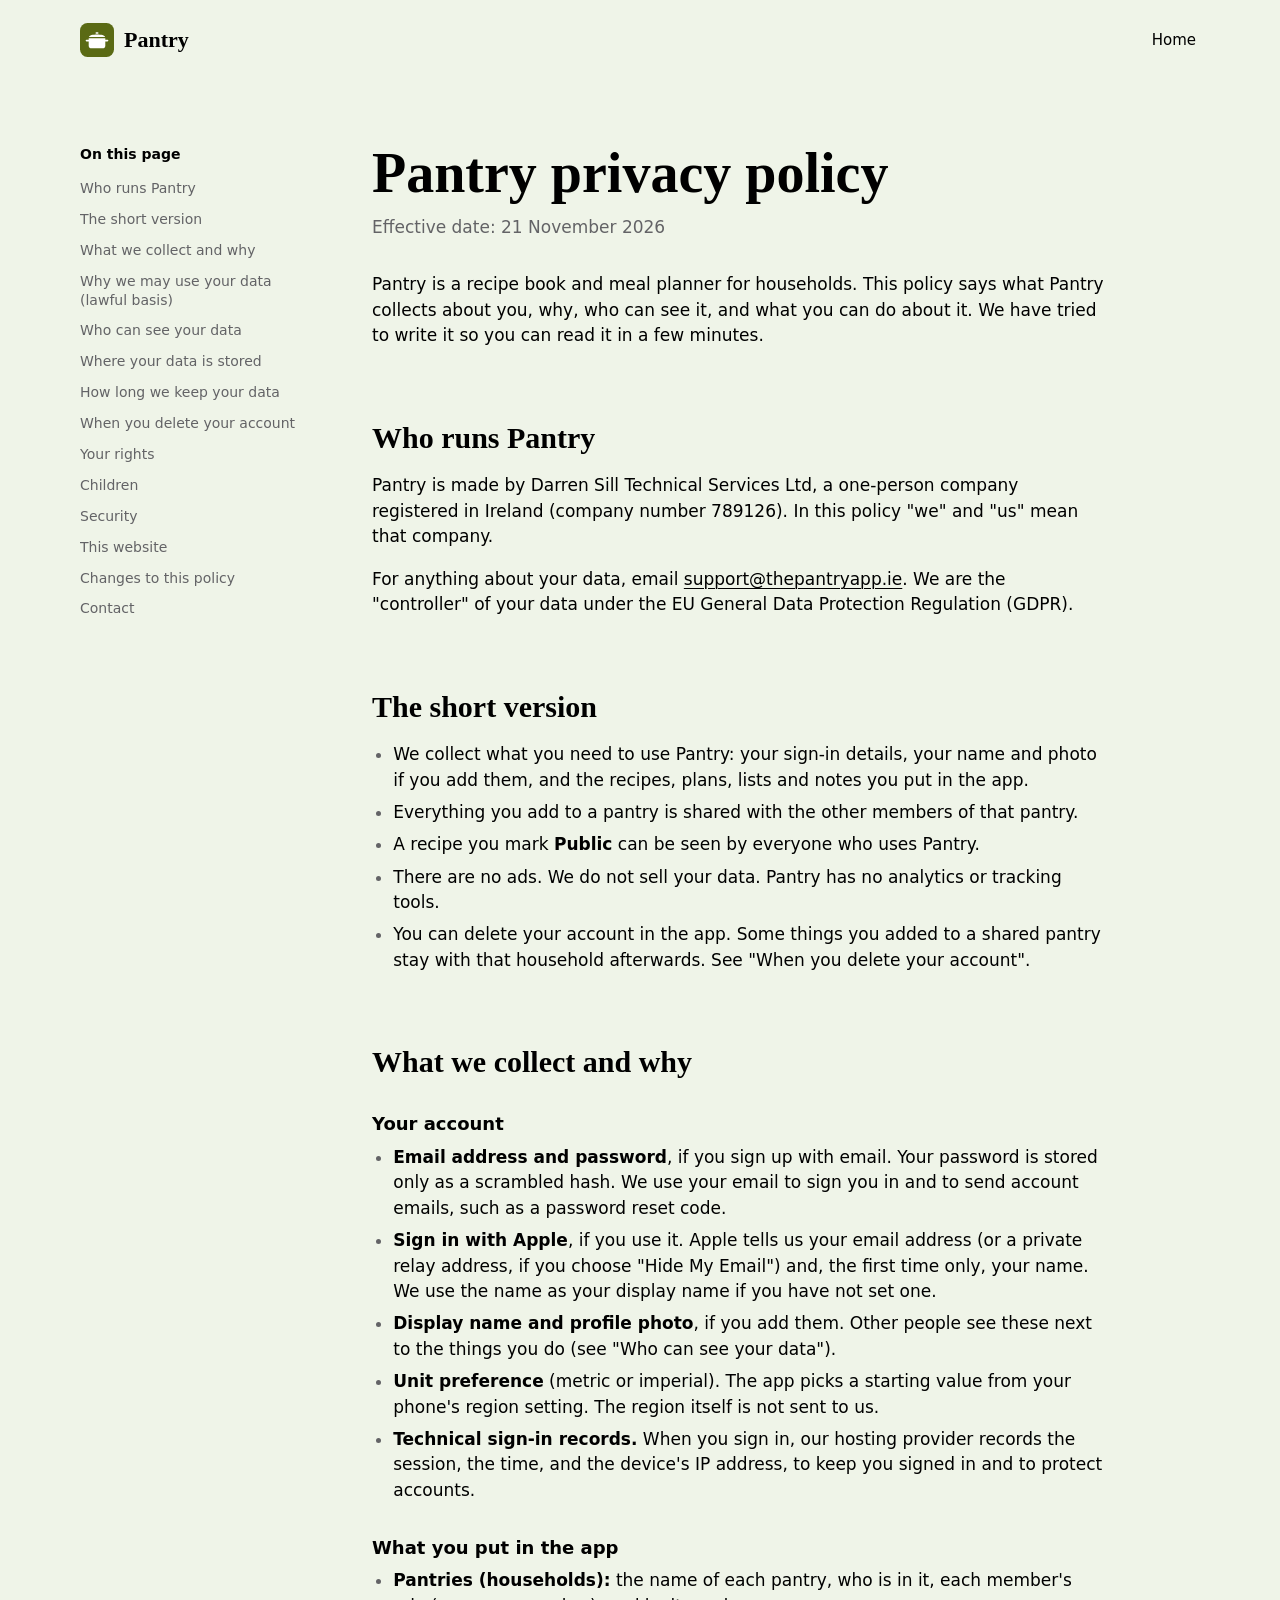
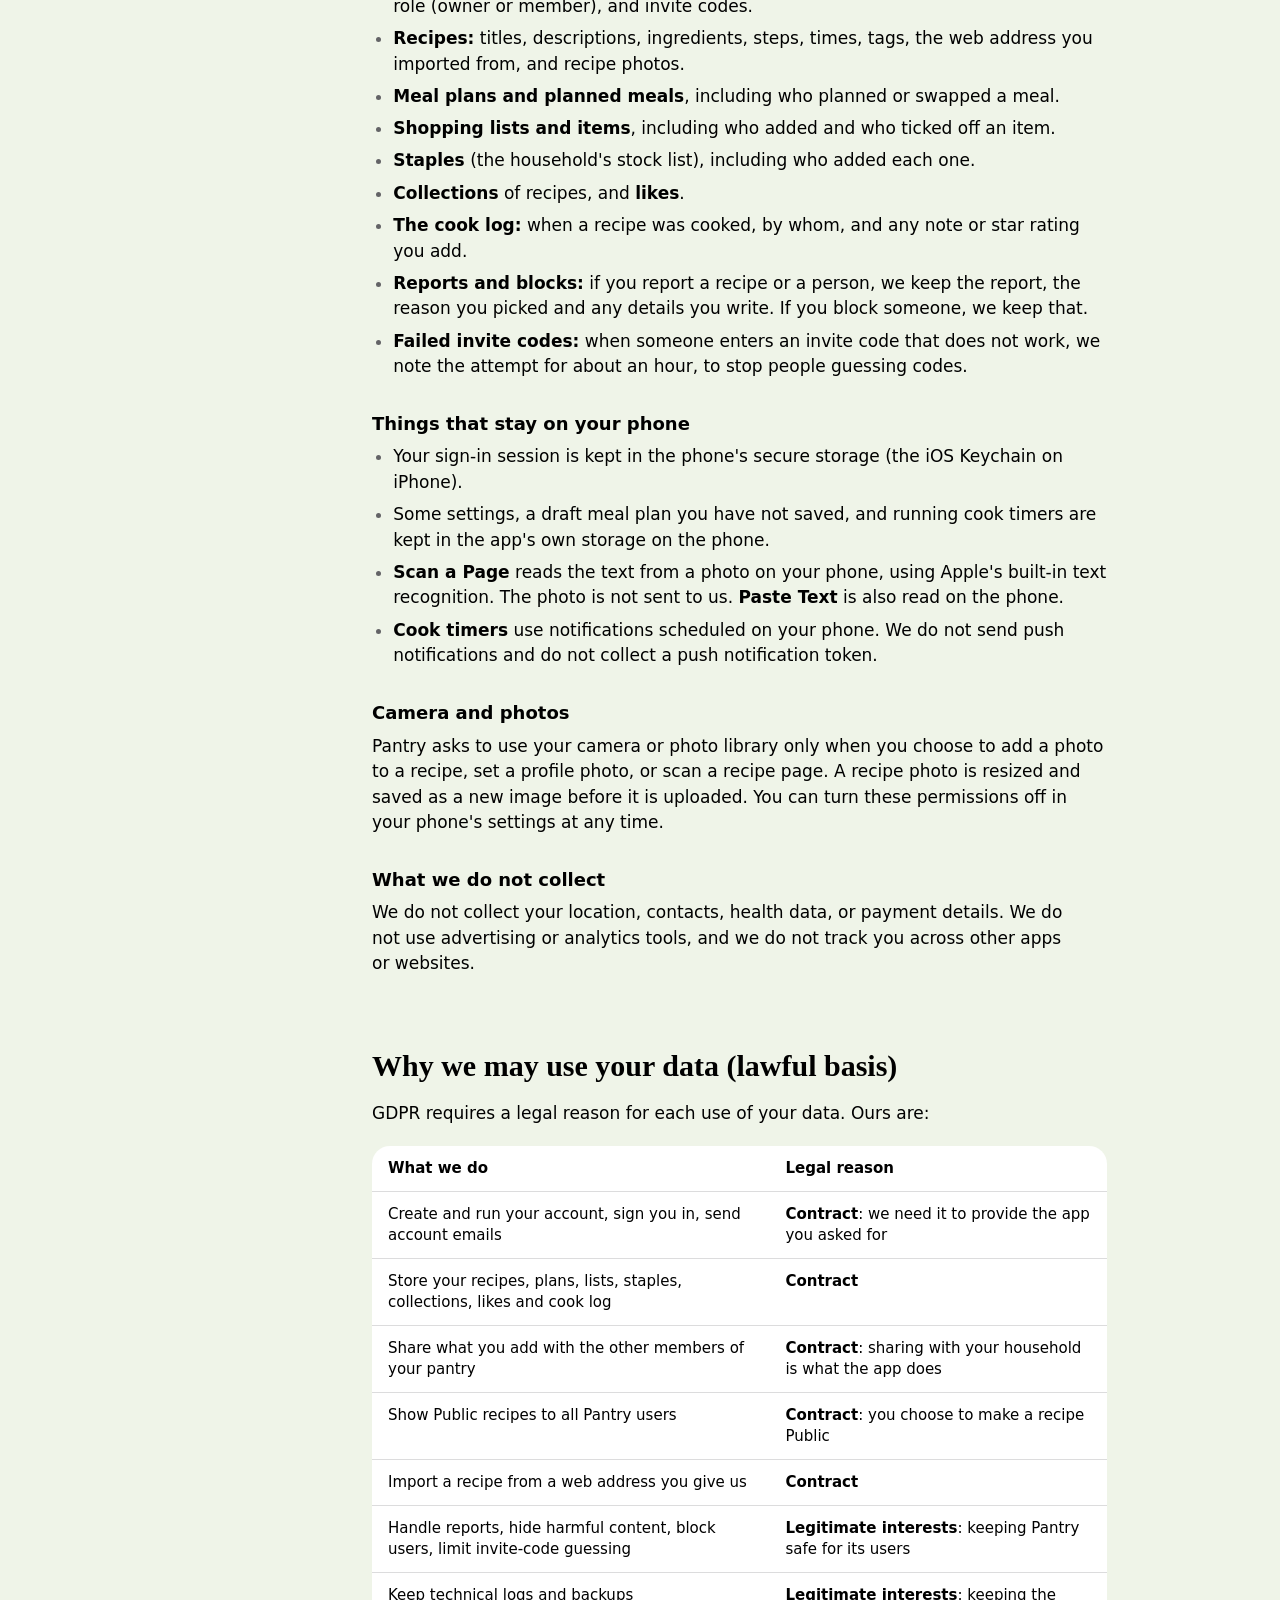
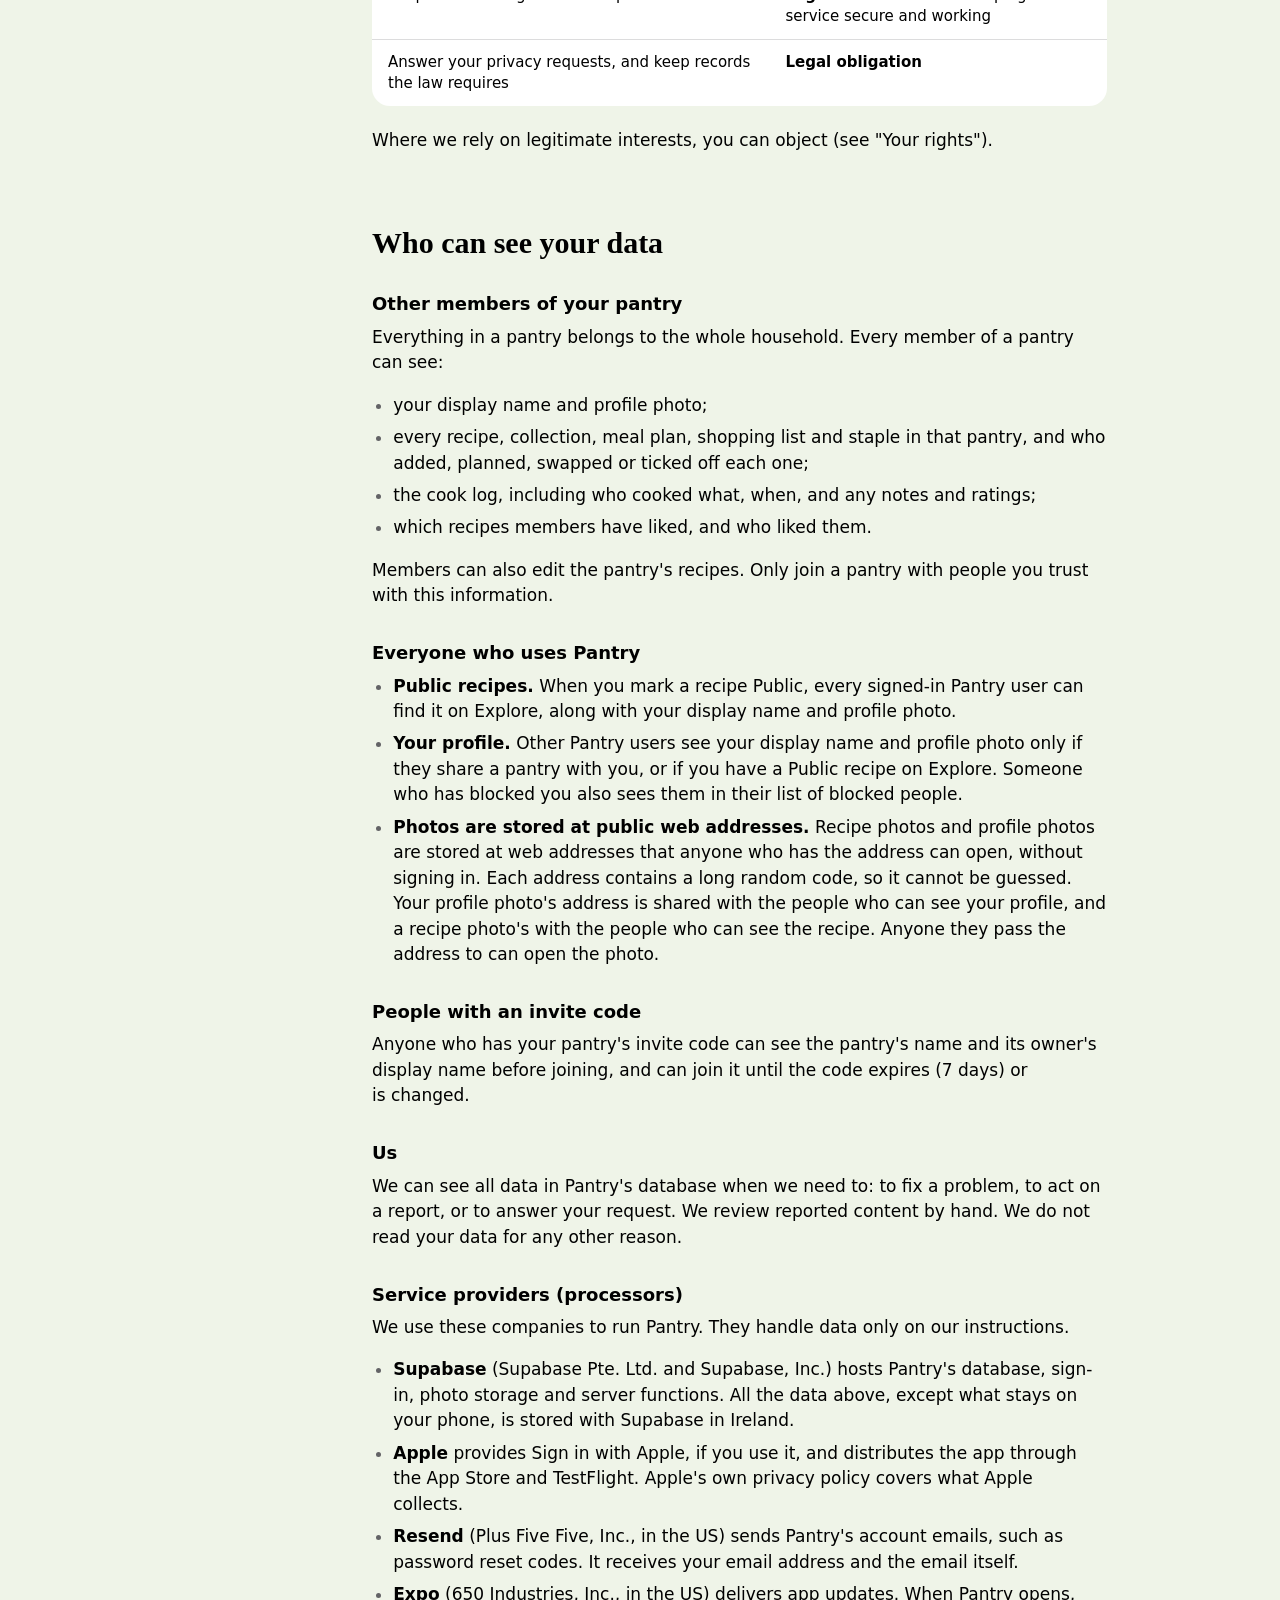
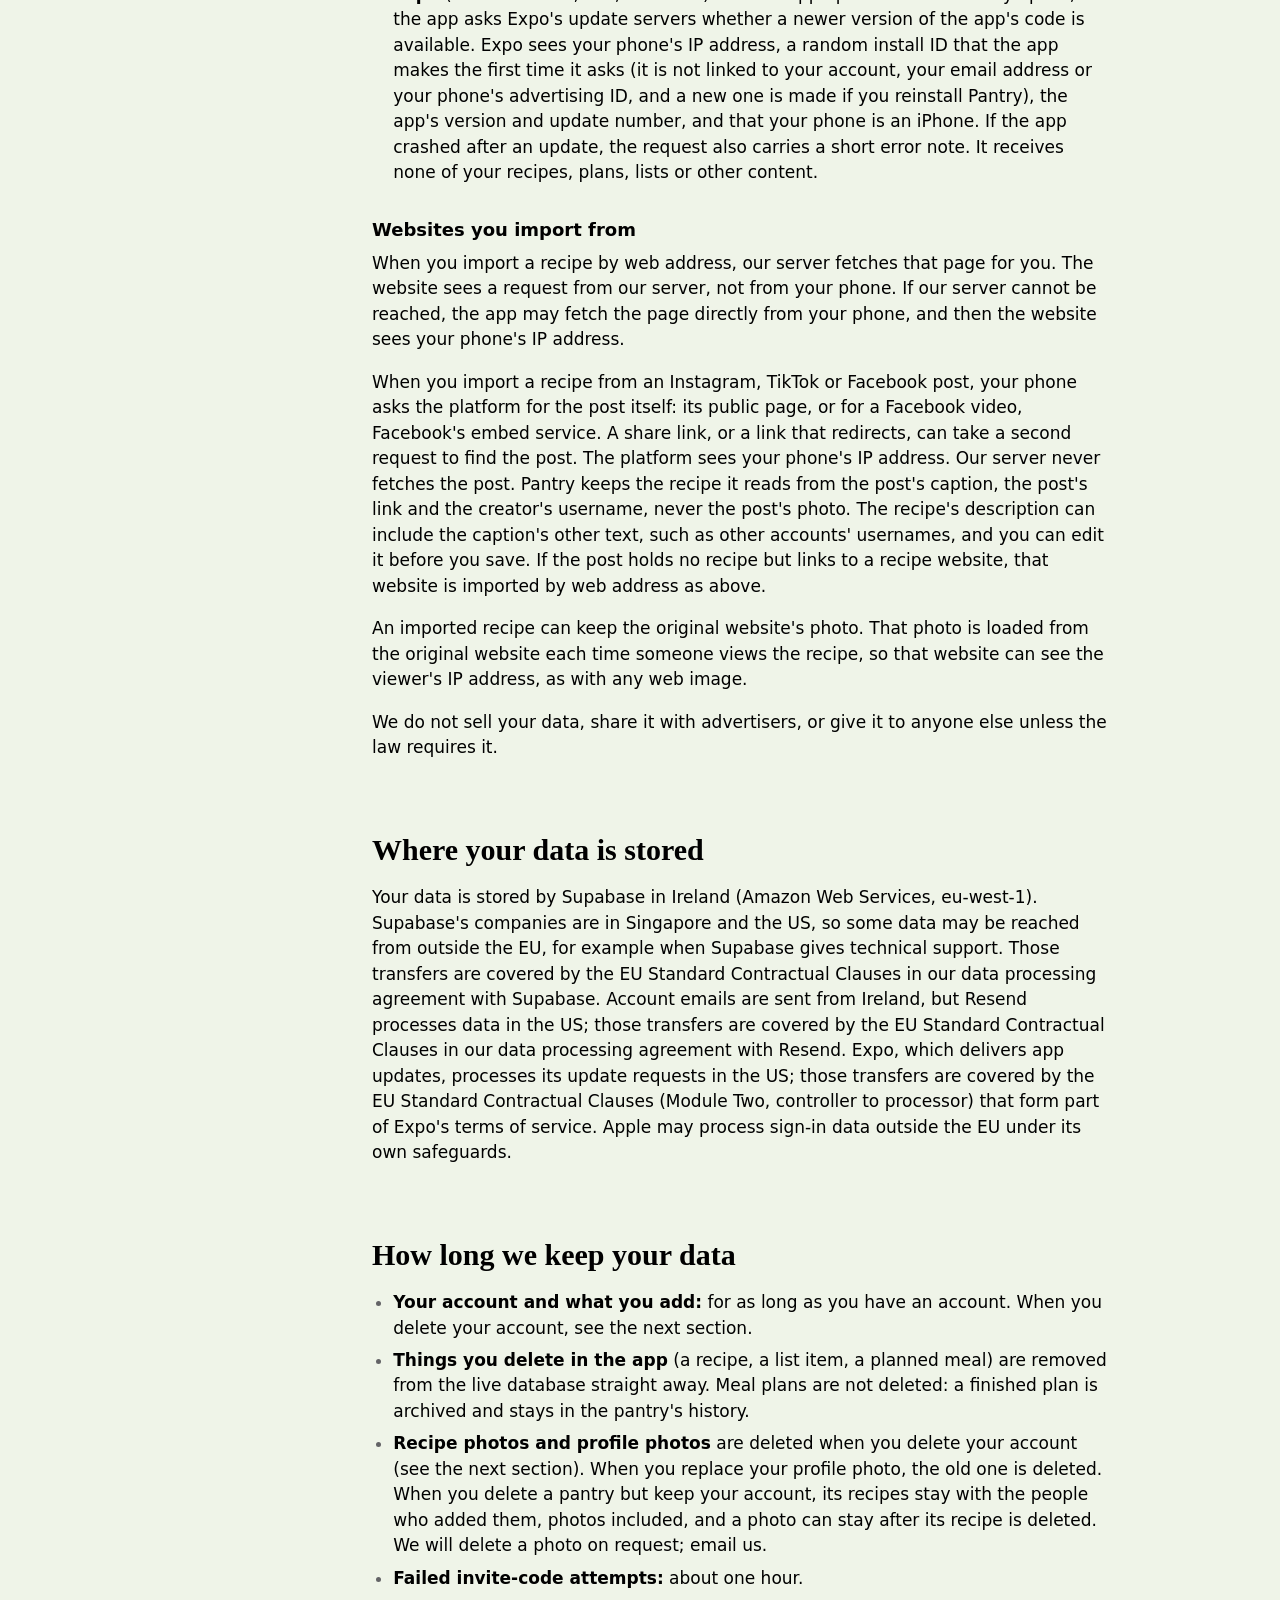
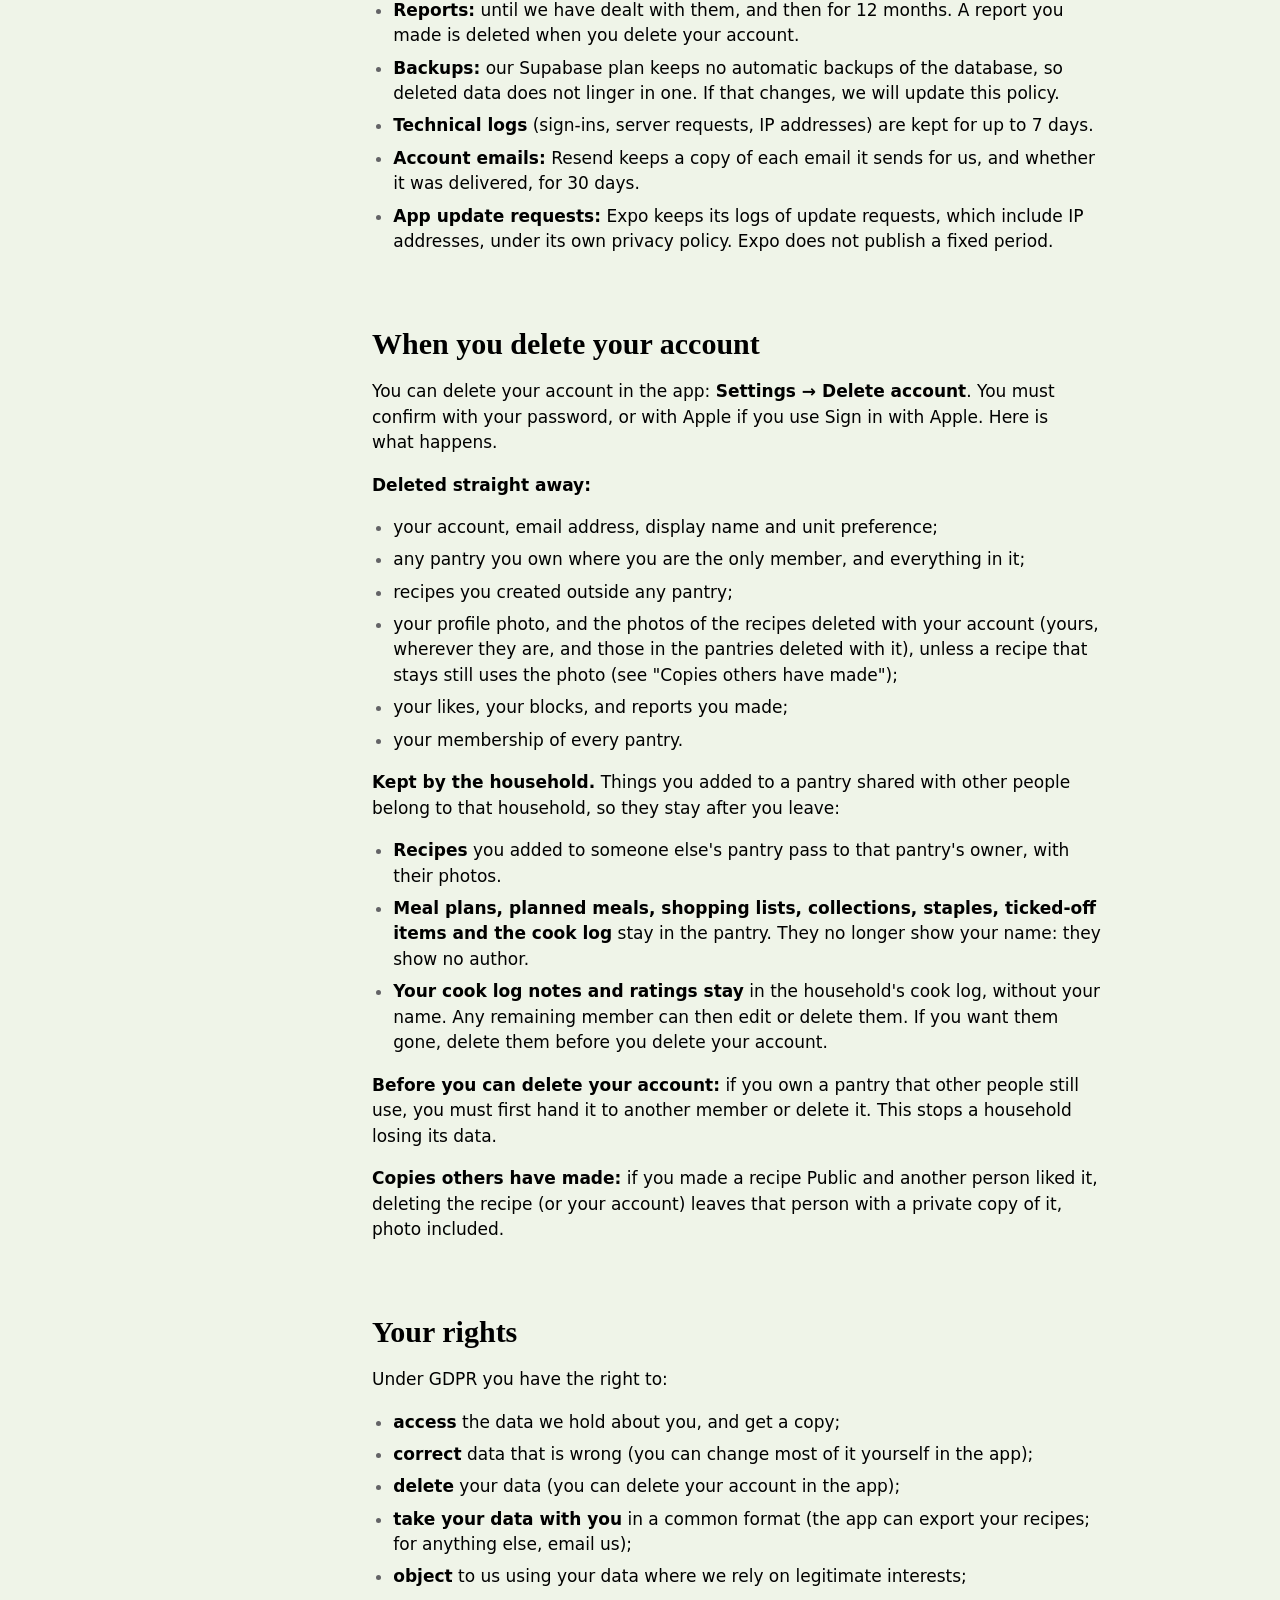
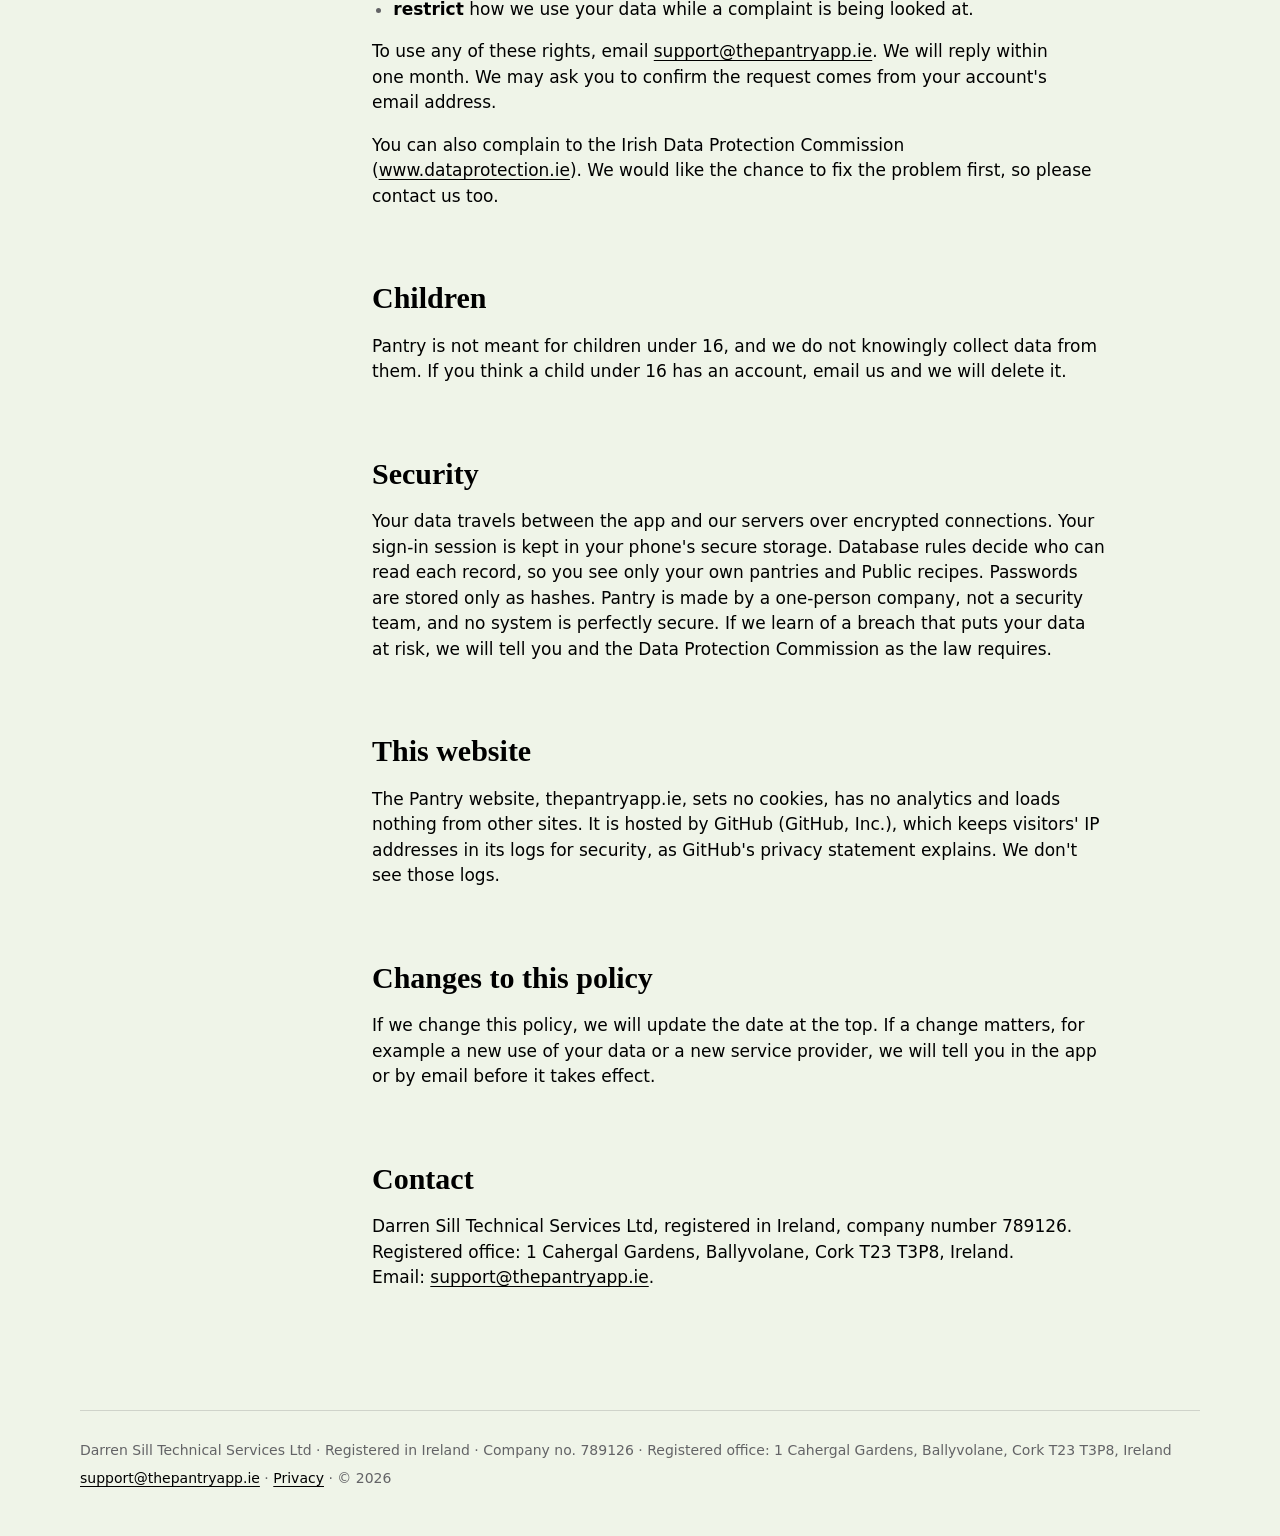
==== commit 7ed287f7: "docs(privacy): name Expo as the app update provider" ====
--- a/privacy/index.html
+++ b/privacy/index.html
@@ -74,7 +74,7 @@
 <li><a href="#contact">Contact</a></li>
 </ul>
     </details>
-<p>Effective date: 20 November 2026</p>
+<p>Effective date: 21 November 2026</p>
 <p>Pantry is a recipe book and meal planner for households. This policy says what Pantry collects about you, why, who can see it, and what you can do about it. We have tried to write it so you can read it in a few minutes.</p>
 <h2 id="who-runs-pantry">Who runs Pantry</h2>
 <p>Pantry is made by Darren Sill Technical Services Ltd, a one-person company registered in Ireland (company number 789126). In this policy "we" and "us" mean that company.</p>
@@ -190,13 +190,15 @@
 <li><strong>Supabase</strong> (Supabase Pte. Ltd. and Supabase, Inc.) hosts Pantry's database, sign-in, photo storage and server functions. All the data above, except what stays on your phone, is stored with Supabase in Ireland.</li>
 <li><strong>Apple</strong> provides Sign in with Apple, if you use it, and distributes the app through the App Store and TestFlight. Apple's own privacy policy covers what Apple collects.</li>
 <li><strong>Resend</strong> (Plus Five Five, Inc., in the US) sends Pantry's account emails, such as password reset codes. It receives your email address and the email itself.</li>
+<li><strong>Expo</strong> (650 Industries, Inc., in the US) delivers app updates. When Pantry opens, the app asks Expo's update servers whether a newer version of the app's code is available. Expo sees your phone's IP address, a random install ID that the app makes the first time it asks (it is not linked to your account, your email address or your phone's advertising ID, and a new one is made if you reinstall Pantry), the app's version and update number, and that your phone is an iPhone. If the app crashed after an update, the request also carries a short error note. It receives none of your recipes, plans, lists or other content.</li>
 </ul>
 <h3 id="websites-you-import-from">Websites you import from</h3>
 <p>When you import a recipe by web address, our server fetches that page for you. The website sees a request from our server, not from your phone. If our server cannot be reached, the app may fetch the page directly from your phone, and then the website sees your phone's IP address.</p>
+<p>When you import a recipe from an Instagram, TikTok or Facebook post, your phone asks the platform for the post itself: its public page, or for a Facebook video, Facebook's embed service. A share link, or a link that redirects, can take a second request to find the post. The platform sees your phone's IP address. Our server never fetches the post. Pantry keeps the recipe it reads from the post's caption, the post's link and the creator's username, never the post's photo. The recipe's description can include the caption's other text, such as other accounts' usernames, and you can edit it before you save. If the post holds no recipe but links to a recipe website, that website is imported by web address as above.</p>
 <p>An imported recipe can keep the original website's photo. That photo is loaded from the original website each time someone views the recipe, so that website can see the viewer's IP address, as with any web image.</p>
 <p>We do not sell your data, share it with advertisers, or give it to anyone else unless the law requires it.</p>
 <h2 id="where-your-data-is-stored">Where your data is stored</h2>
-<p>Your data is stored by Supabase in Ireland (Amazon Web Services, eu-west-1). Supabase's companies are in Singapore and the US, so some data may be reached from outside the EU, for example when Supabase gives technical support. Those transfers are covered by the EU Standard Contractual Clauses in our data processing agreement with Supabase. Account emails are sent from Ireland, but Resend processes data in the US; those transfers are covered by the EU Standard Contractual Clauses in our data processing agreement with Resend. Apple may process sign-in data outside the EU under its own safeguards.</p>
+<p>Your data is stored by Supabase in Ireland (Amazon Web Services, eu-west-1). Supabase's companies are in Singapore and the US, so some data may be reached from outside the EU, for example when Supabase gives technical support. Those transfers are covered by the EU Standard Contractual Clauses in our data processing agreement with Supabase. Account emails are sent from Ireland, but Resend processes data in the US; those transfers are covered by the EU Standard Contractual Clauses in our data processing agreement with Resend. Expo, which delivers app updates, processes its update requests in the US; those transfers are covered by the EU Standard Contractual Clauses (Module Two, controller to processor) that form part of Expo's terms of service. Apple may process sign-in data outside the EU under its own safeguards.</p>
 <h2 id="how-long-we-keep-your-data">How long we keep your data</h2>
 <ul>
 <li><strong>Your account and what you add:</strong> for as long as you have an account. When you delete your account, see the next section.</li>
@@ -207,6 +209,7 @@
 <li><strong>Backups:</strong> our Supabase plan keeps no automatic backups of the database, so deleted data does not linger in one. If that changes, we will update this policy.</li>
 <li><strong>Technical logs</strong> (sign-ins, server requests, IP addresses) are kept for up to 7 days.</li>
 <li><strong>Account emails:</strong> Resend keeps a copy of each email it sends for us, and whether it was delivered, for 30 days.</li>
+<li><strong>App update requests:</strong> Expo keeps its logs of update requests, which include IP addresses, under its own privacy policy. Expo does not publish a fixed period.</li>
 </ul>
 <h2 id="when-you-delete-your-account">When you delete your account</h2>
 <p>You can delete your account in the app: <strong>Settings → Delete account</strong>. You must confirm with your password, or with Apple if you use Sign in with Apple. Here is what happens.</p>
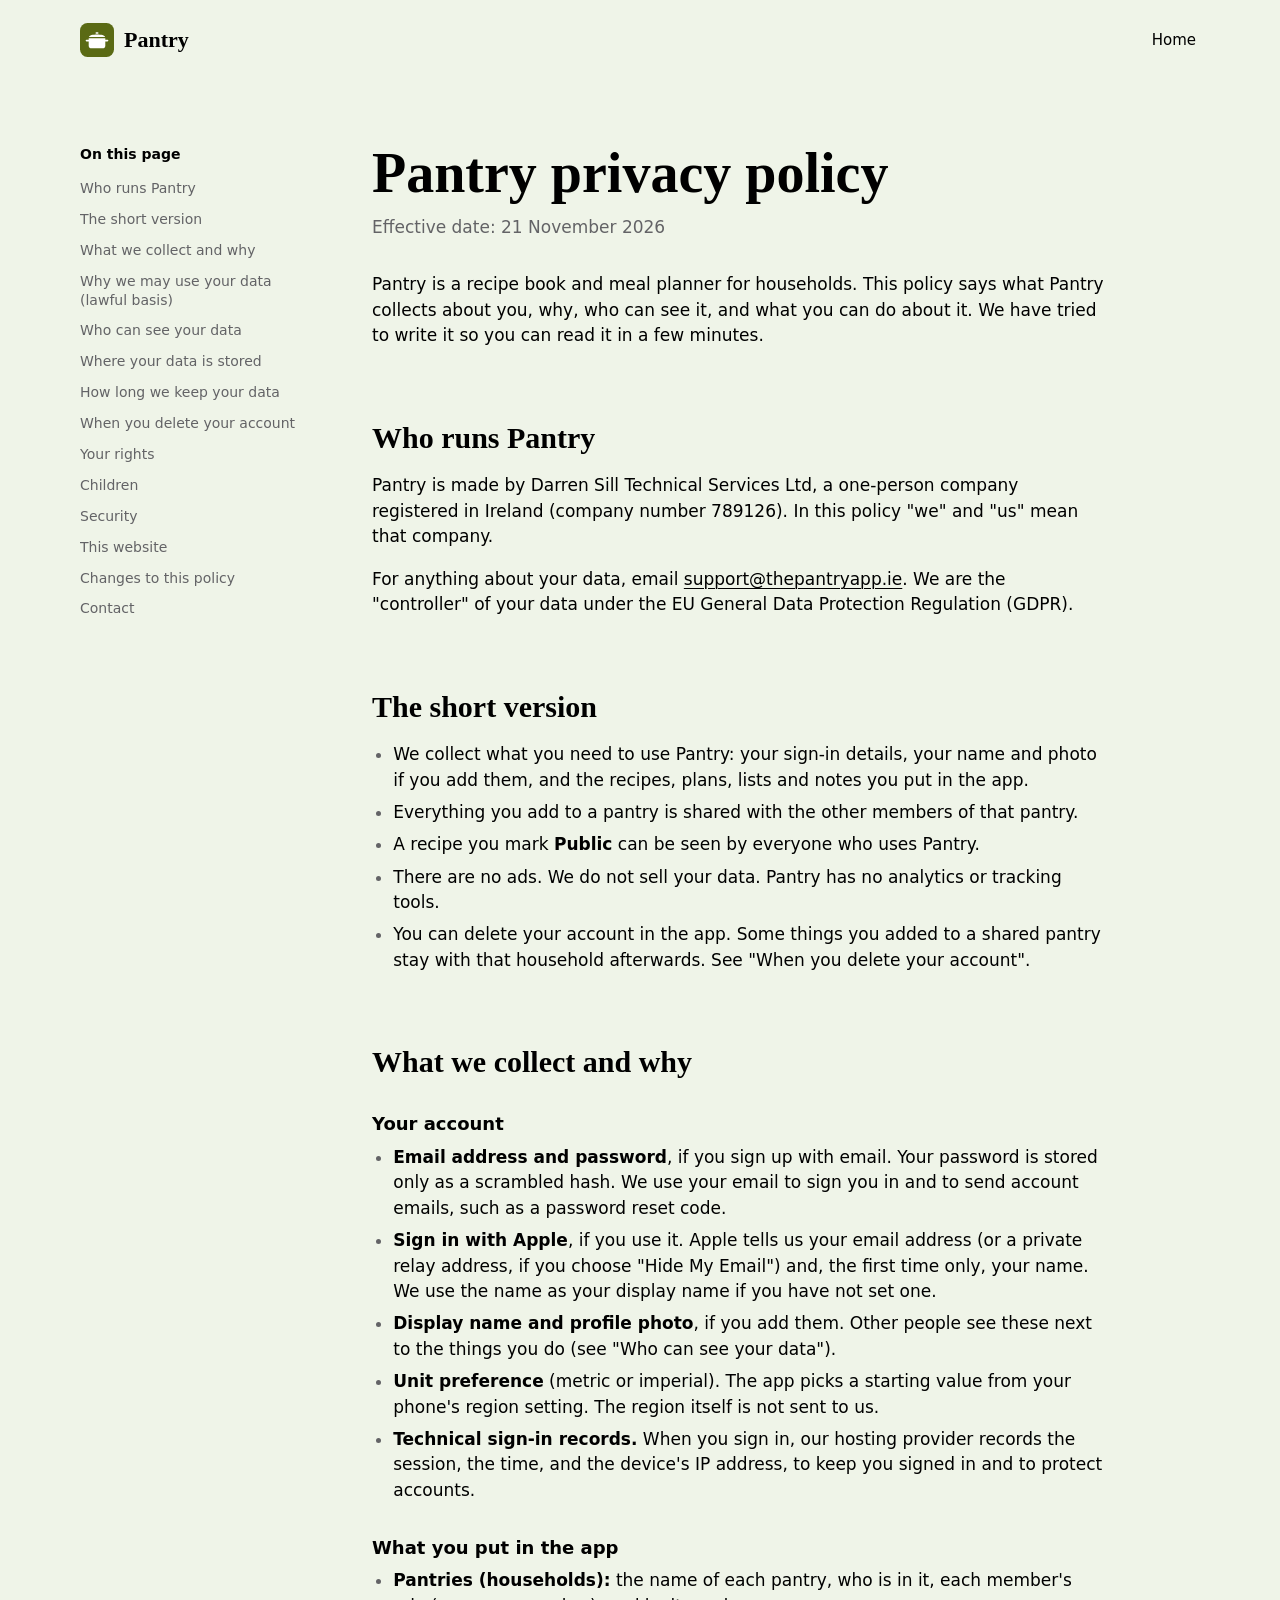
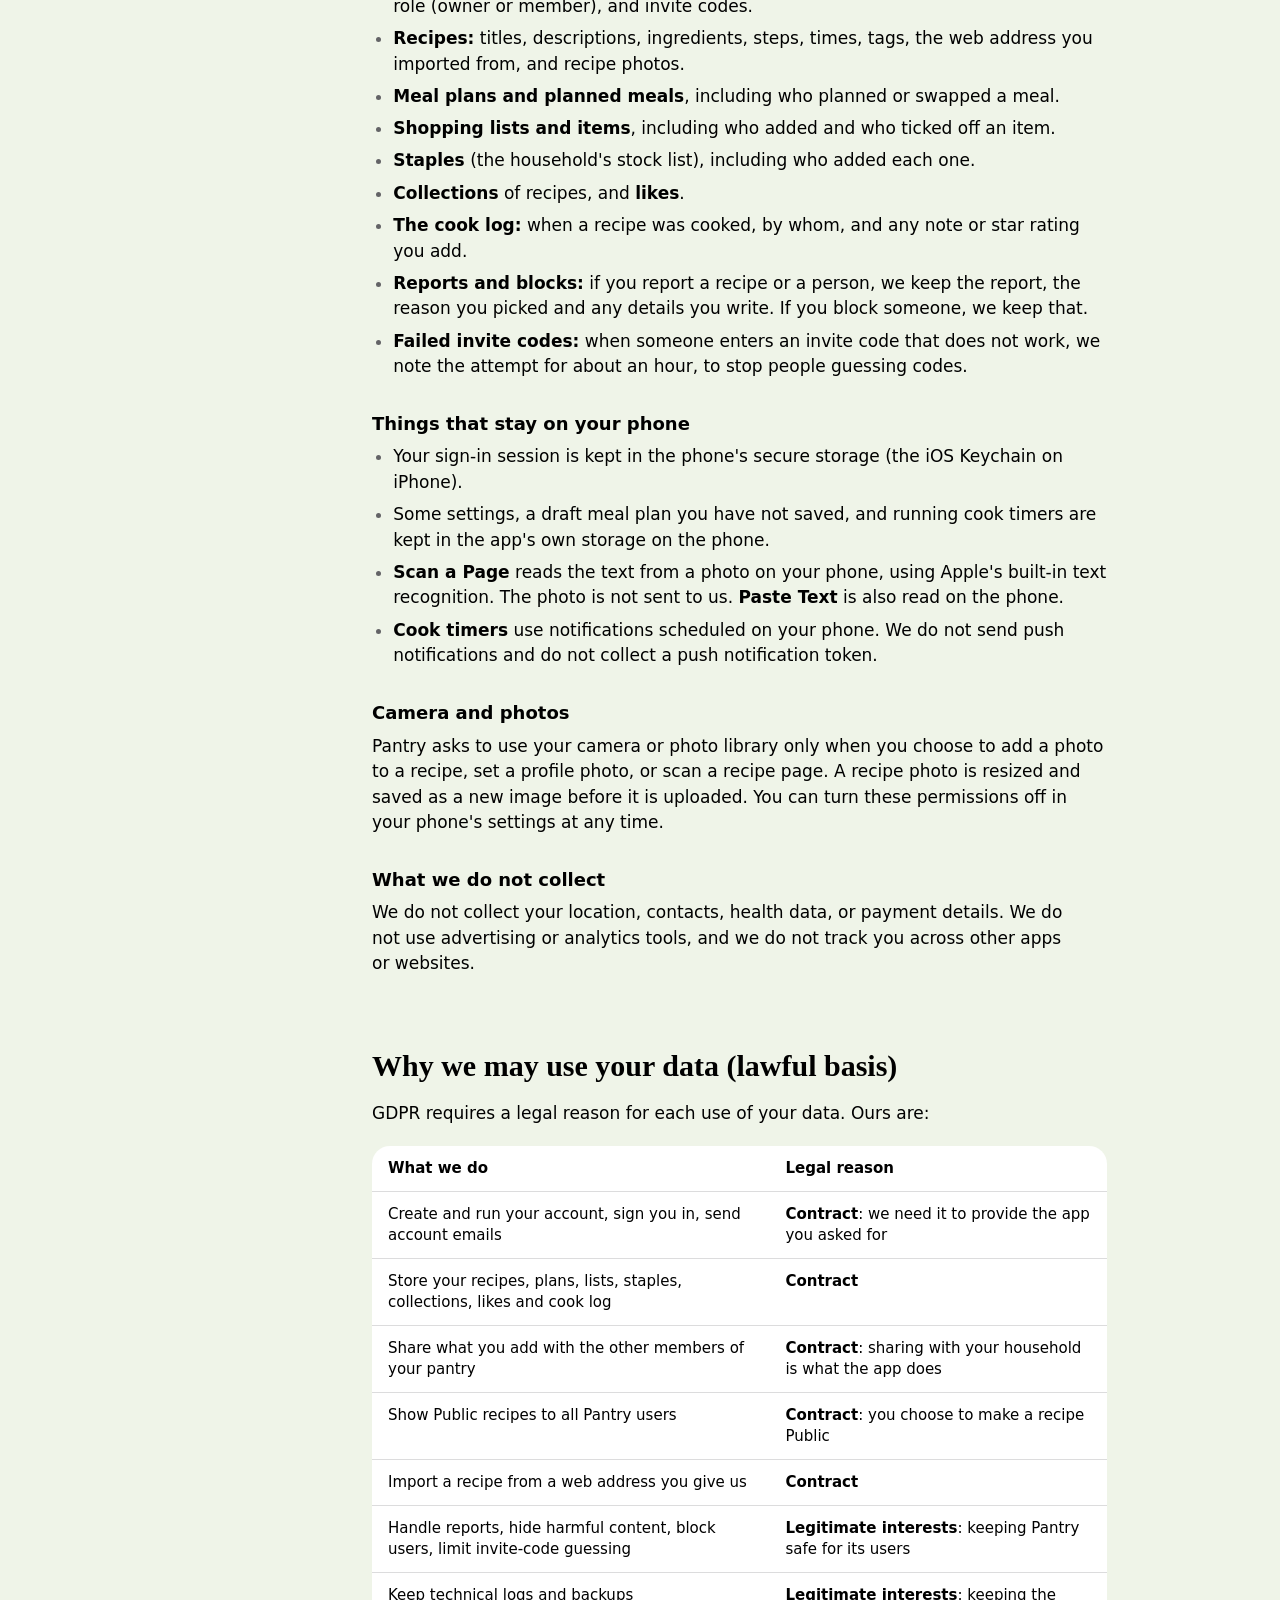
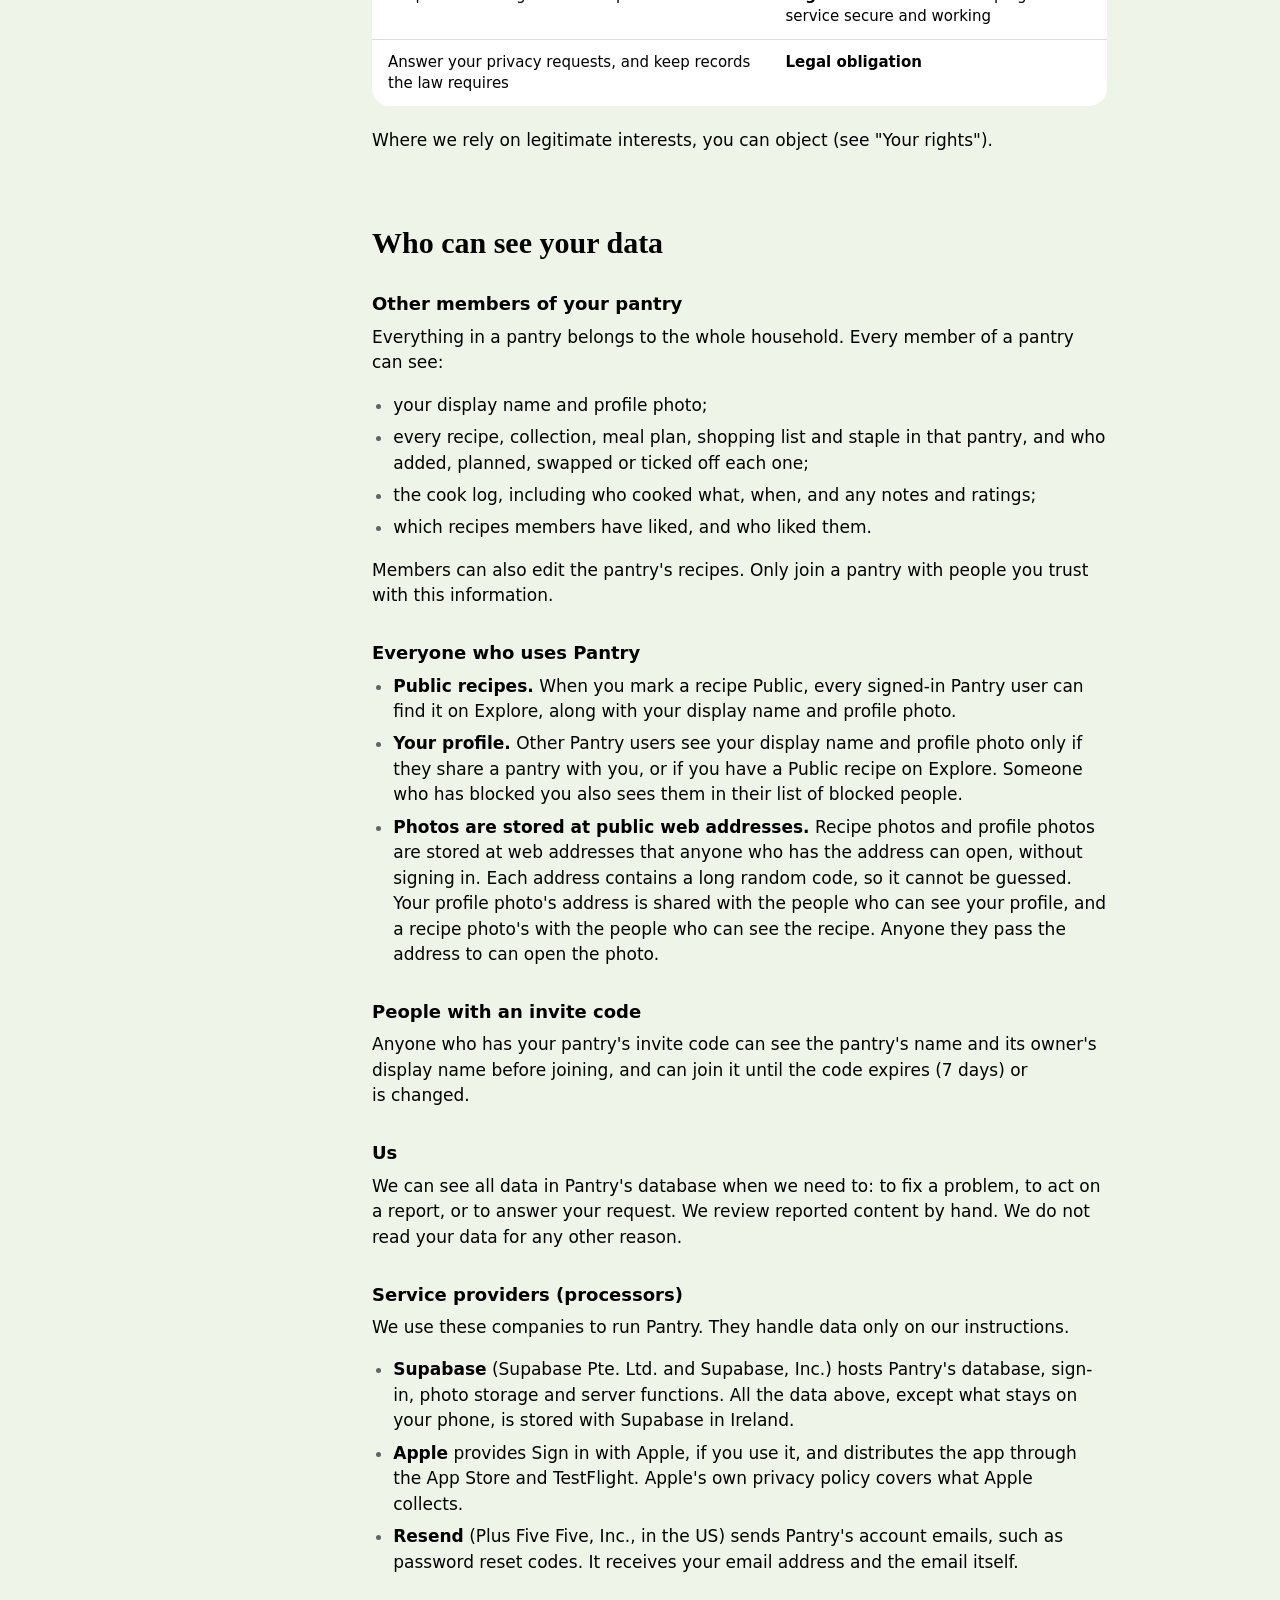
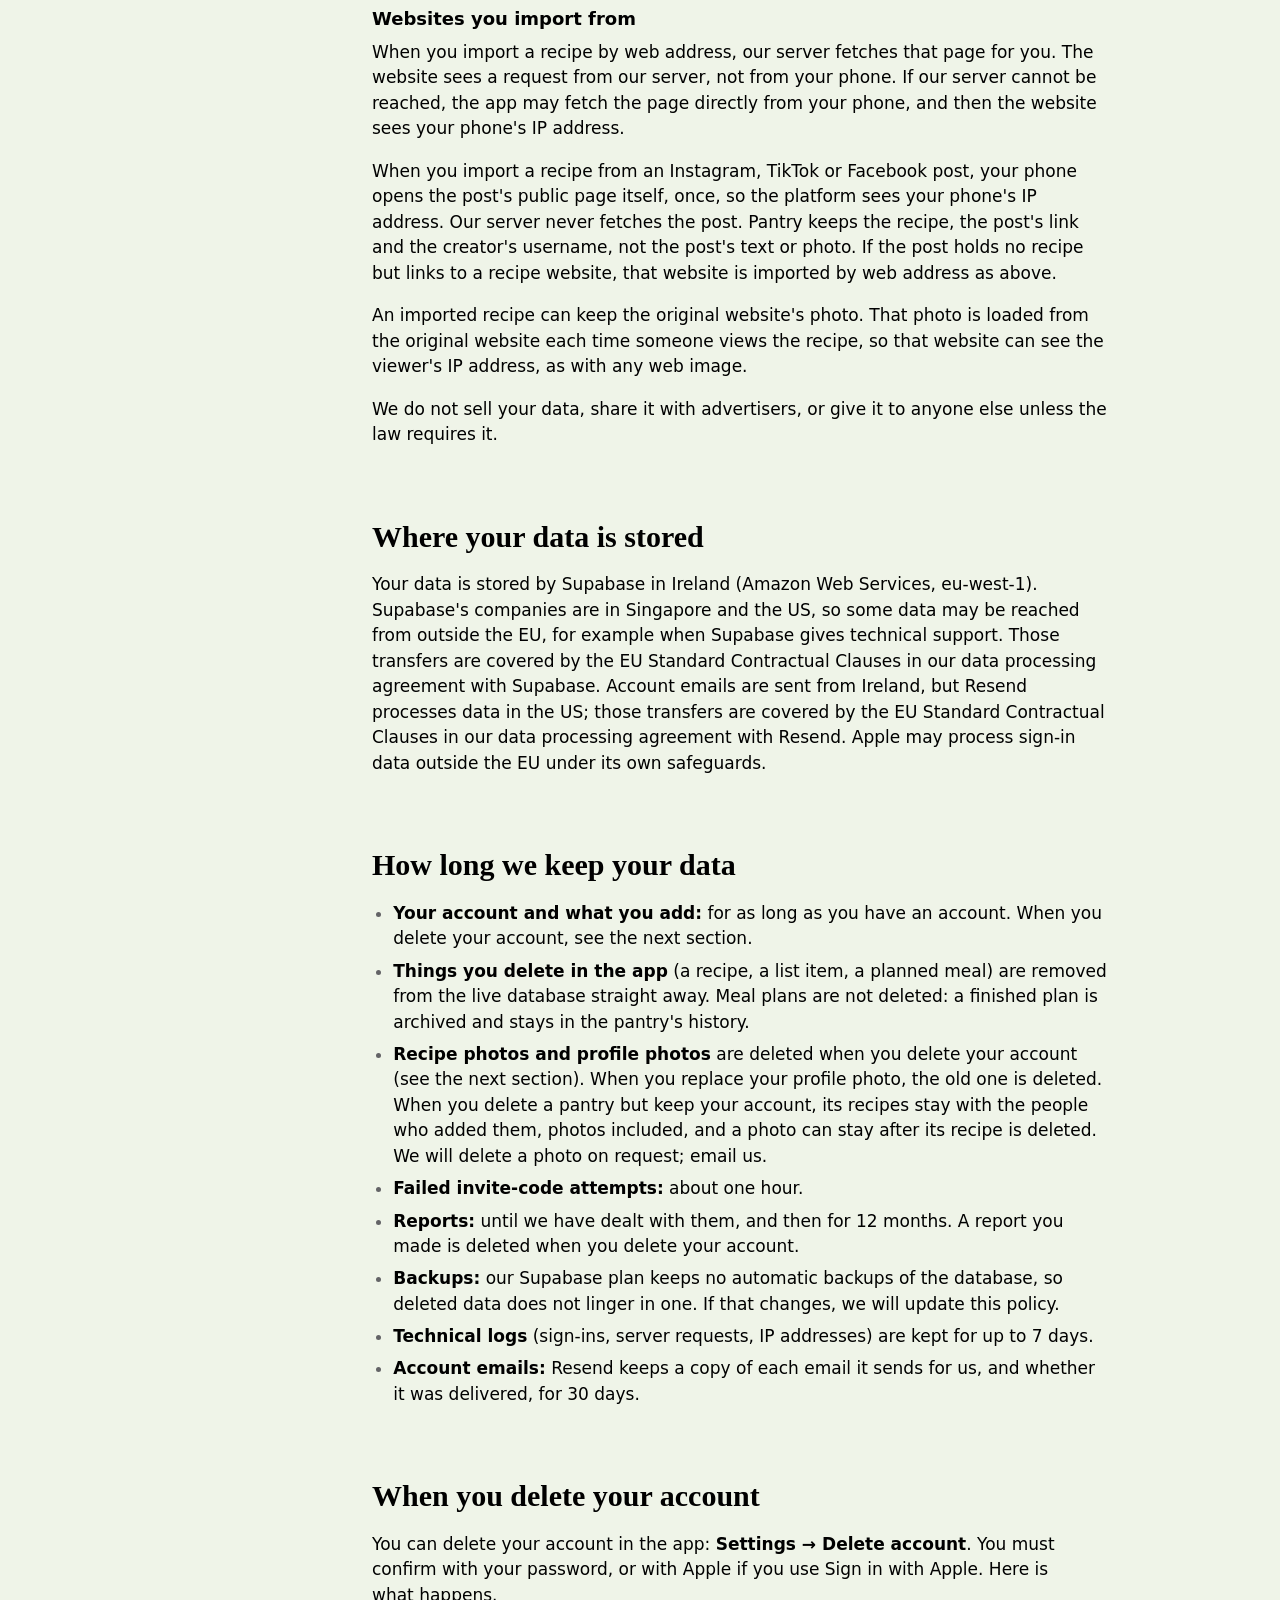
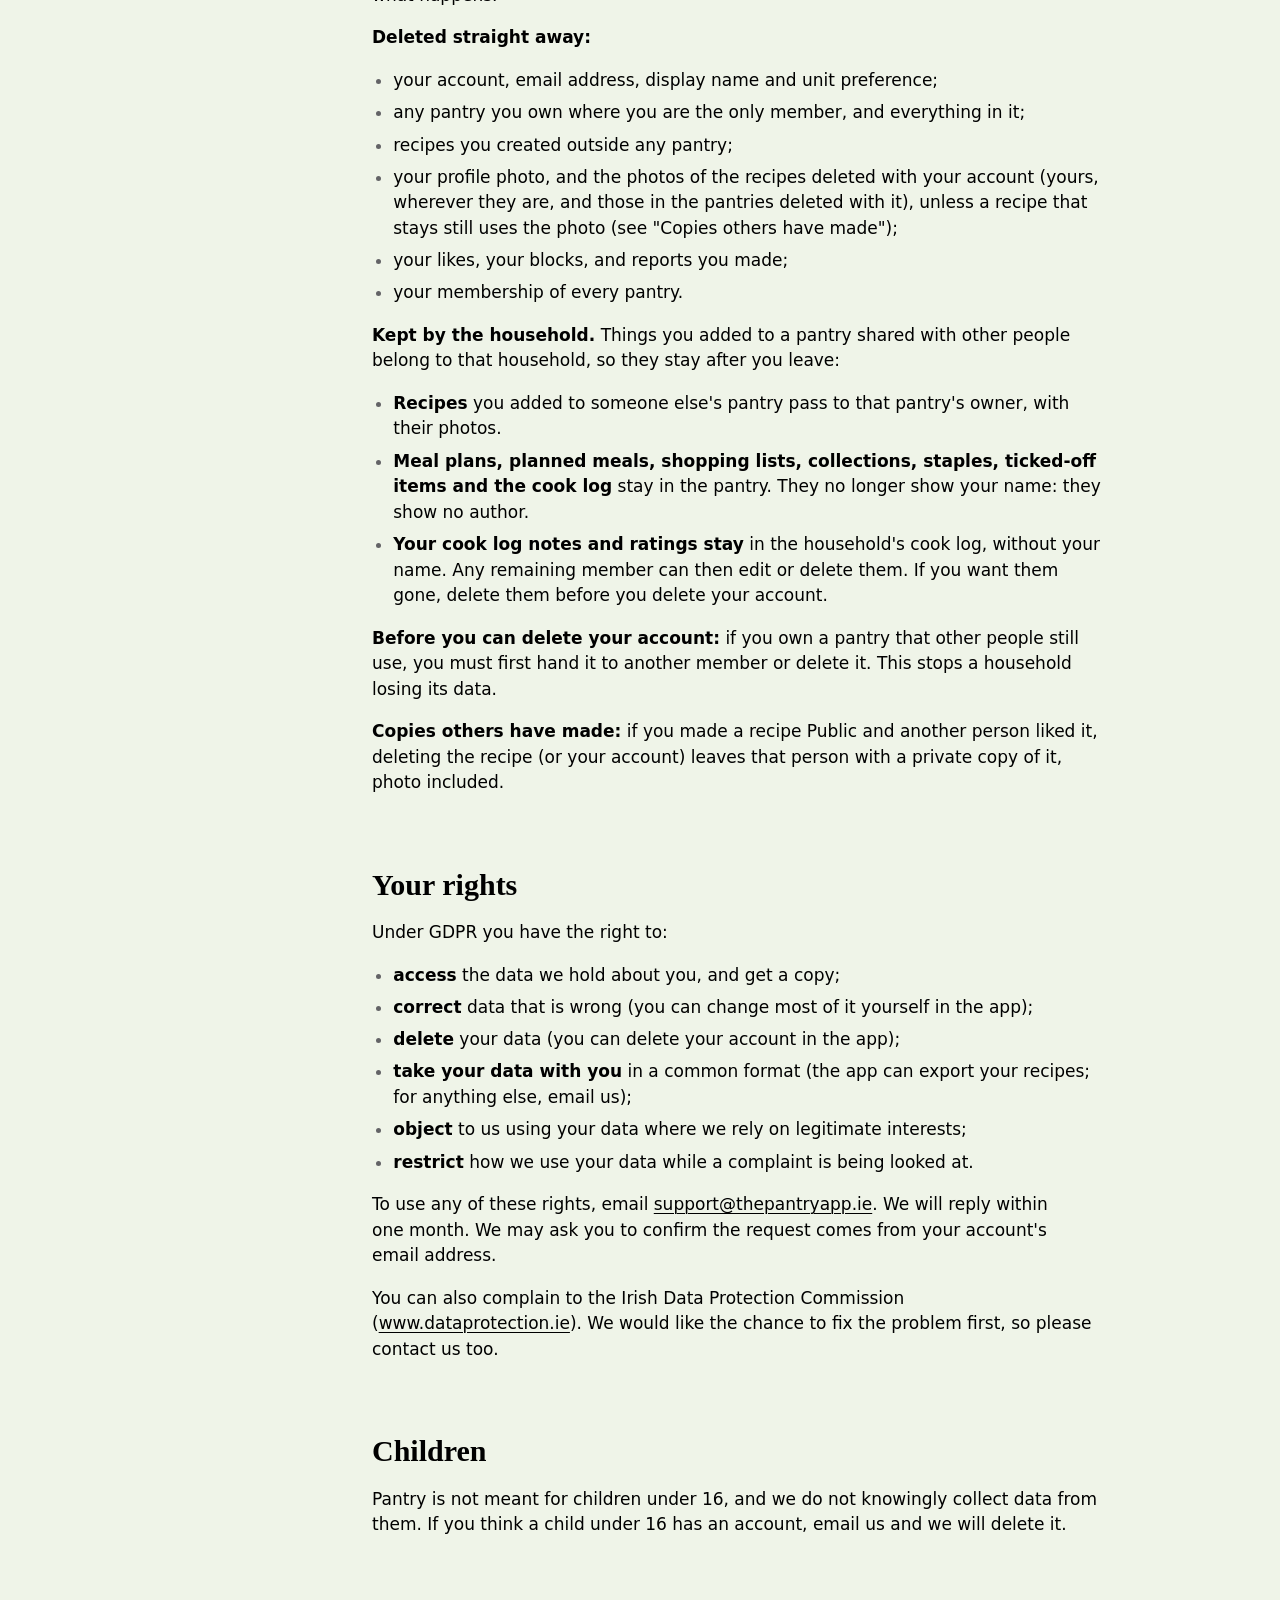
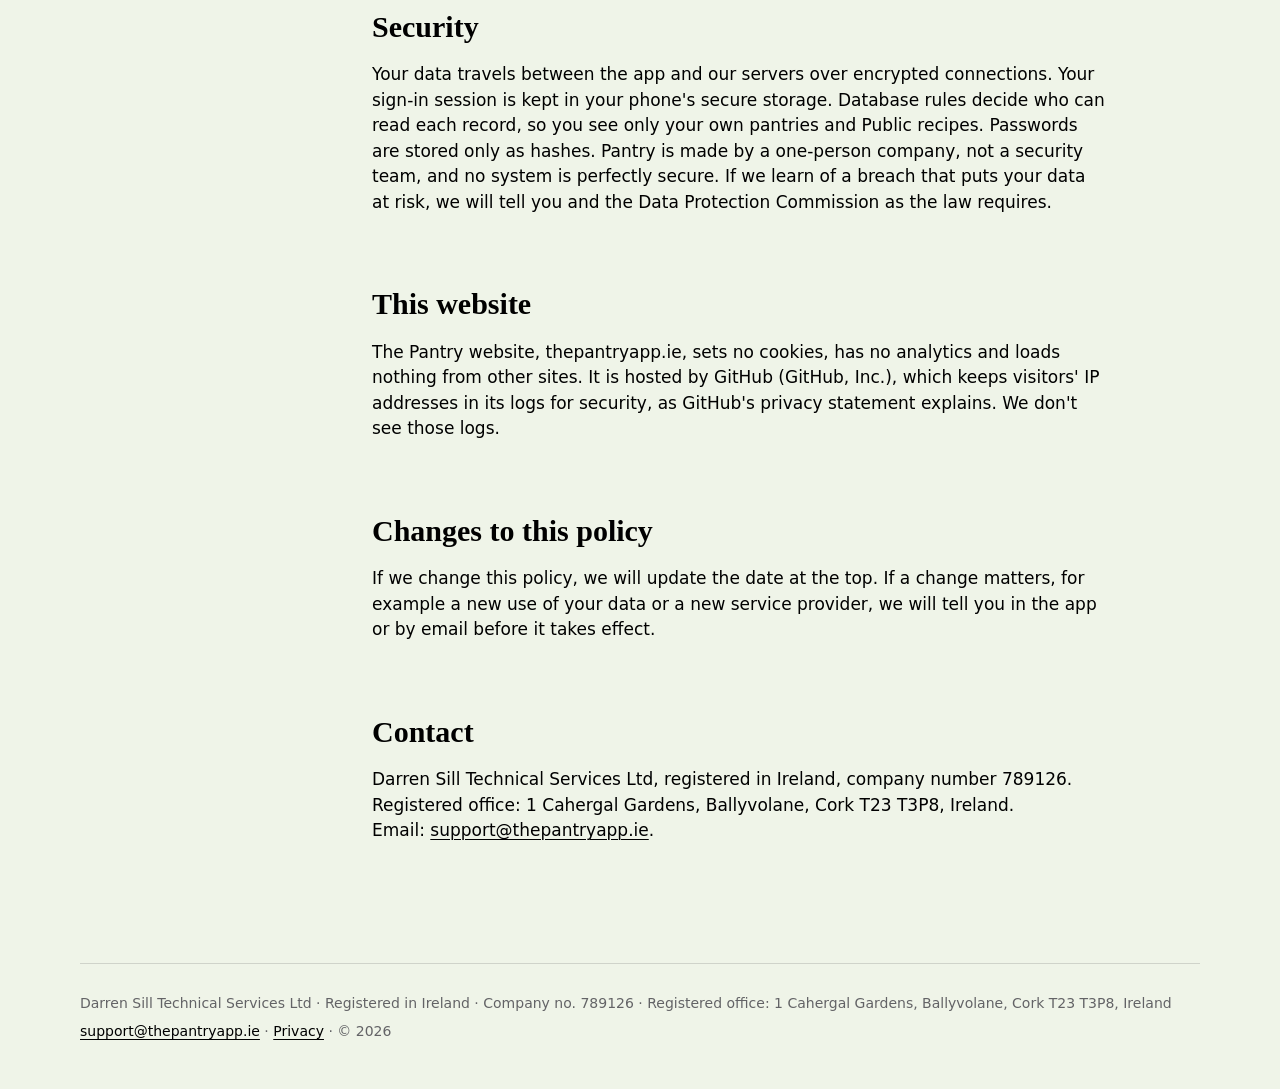
==== commit 466536b1: "docs(privacy): say the phone opens a social post itself when importing from it" ====
--- a/privacy/index.html
+++ b/privacy/index.html
@@ -190,15 +190,14 @@
 <li><strong>Supabase</strong> (Supabase Pte. Ltd. and Supabase, Inc.) hosts Pantry's database, sign-in, photo storage and server functions. All the data above, except what stays on your phone, is stored with Supabase in Ireland.</li>
 <li><strong>Apple</strong> provides Sign in with Apple, if you use it, and distributes the app through the App Store and TestFlight. Apple's own privacy policy covers what Apple collects.</li>
 <li><strong>Resend</strong> (Plus Five Five, Inc., in the US) sends Pantry's account emails, such as password reset codes. It receives your email address and the email itself.</li>
-<li><strong>Expo</strong> (650 Industries, Inc., in the US) delivers app updates. When Pantry opens, the app asks Expo's update servers whether a newer version of the app's code is available. Expo sees your phone's IP address, a random install ID that the app makes the first time it asks (it is not linked to your account, your email address or your phone's advertising ID, and a new one is made if you reinstall Pantry), the app's version and update number, and that your phone is an iPhone. If the app crashed after an update, the request also carries a short error note. It receives none of your recipes, plans, lists or other content.</li>
 </ul>
 <h3 id="websites-you-import-from">Websites you import from</h3>
 <p>When you import a recipe by web address, our server fetches that page for you. The website sees a request from our server, not from your phone. If our server cannot be reached, the app may fetch the page directly from your phone, and then the website sees your phone's IP address.</p>
-<p>When you import a recipe from an Instagram, TikTok or Facebook post, your phone asks the platform for the post itself: its public page, or for a Facebook video, Facebook's embed service. A share link, or a link that redirects, can take a second request to find the post. The platform sees your phone's IP address. Our server never fetches the post. Pantry keeps the recipe it reads from the post's caption, the post's link and the creator's username, never the post's photo. The recipe's description can include the caption's other text, such as other accounts' usernames, and you can edit it before you save. If the post holds no recipe but links to a recipe website, that website is imported by web address as above.</p>
+<p>When you import a recipe from an Instagram, TikTok or Facebook post, your phone opens the post's public page itself, once, so the platform sees your phone's IP address. Our server never fetches the post. Pantry keeps the recipe, the post's link and the creator's username, not the post's text or photo. If the post holds no recipe but links to a recipe website, that website is imported by web address as above.</p>
 <p>An imported recipe can keep the original website's photo. That photo is loaded from the original website each time someone views the recipe, so that website can see the viewer's IP address, as with any web image.</p>
 <p>We do not sell your data, share it with advertisers, or give it to anyone else unless the law requires it.</p>
 <h2 id="where-your-data-is-stored">Where your data is stored</h2>
-<p>Your data is stored by Supabase in Ireland (Amazon Web Services, eu-west-1). Supabase's companies are in Singapore and the US, so some data may be reached from outside the EU, for example when Supabase gives technical support. Those transfers are covered by the EU Standard Contractual Clauses in our data processing agreement with Supabase. Account emails are sent from Ireland, but Resend processes data in the US; those transfers are covered by the EU Standard Contractual Clauses in our data processing agreement with Resend. Expo, which delivers app updates, processes its update requests in the US; those transfers are covered by the EU Standard Contractual Clauses (Module Two, controller to processor) that form part of Expo's terms of service. Apple may process sign-in data outside the EU under its own safeguards.</p>
+<p>Your data is stored by Supabase in Ireland (Amazon Web Services, eu-west-1). Supabase's companies are in Singapore and the US, so some data may be reached from outside the EU, for example when Supabase gives technical support. Those transfers are covered by the EU Standard Contractual Clauses in our data processing agreement with Supabase. Account emails are sent from Ireland, but Resend processes data in the US; those transfers are covered by the EU Standard Contractual Clauses in our data processing agreement with Resend. Apple may process sign-in data outside the EU under its own safeguards.</p>
 <h2 id="how-long-we-keep-your-data">How long we keep your data</h2>
 <ul>
 <li><strong>Your account and what you add:</strong> for as long as you have an account. When you delete your account, see the next section.</li>
@@ -209,7 +208,6 @@
 <li><strong>Backups:</strong> our Supabase plan keeps no automatic backups of the database, so deleted data does not linger in one. If that changes, we will update this policy.</li>
 <li><strong>Technical logs</strong> (sign-ins, server requests, IP addresses) are kept for up to 7 days.</li>
 <li><strong>Account emails:</strong> Resend keeps a copy of each email it sends for us, and whether it was delivered, for 30 days.</li>
-<li><strong>App update requests:</strong> Expo keeps its logs of update requests, which include IP addresses, under its own privacy policy. Expo does not publish a fixed period.</li>
 </ul>
 <h2 id="when-you-delete-your-account">When you delete your account</h2>
 <p>You can delete your account in the app: <strong>Settings → Delete account</strong>. You must confirm with your password, or with Apple if you use Sign in with Apple. Here is what happens.</p>
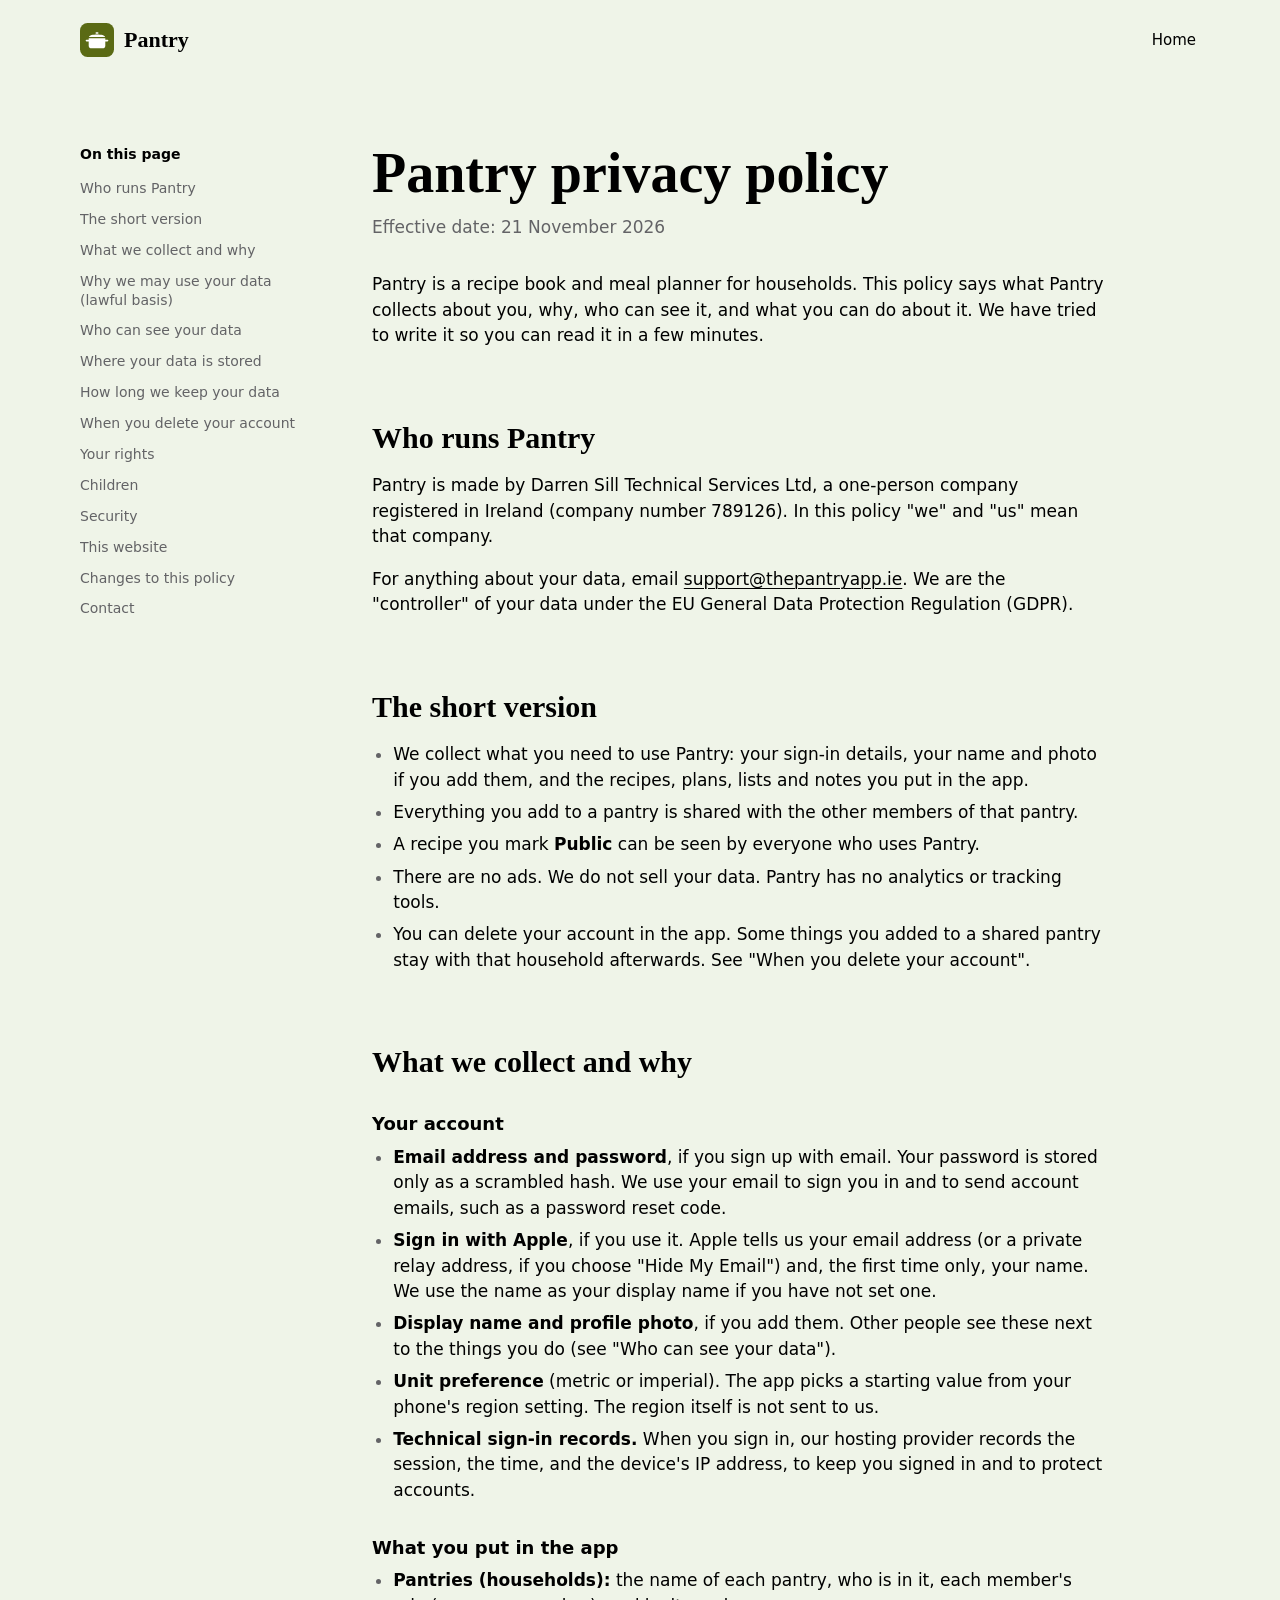
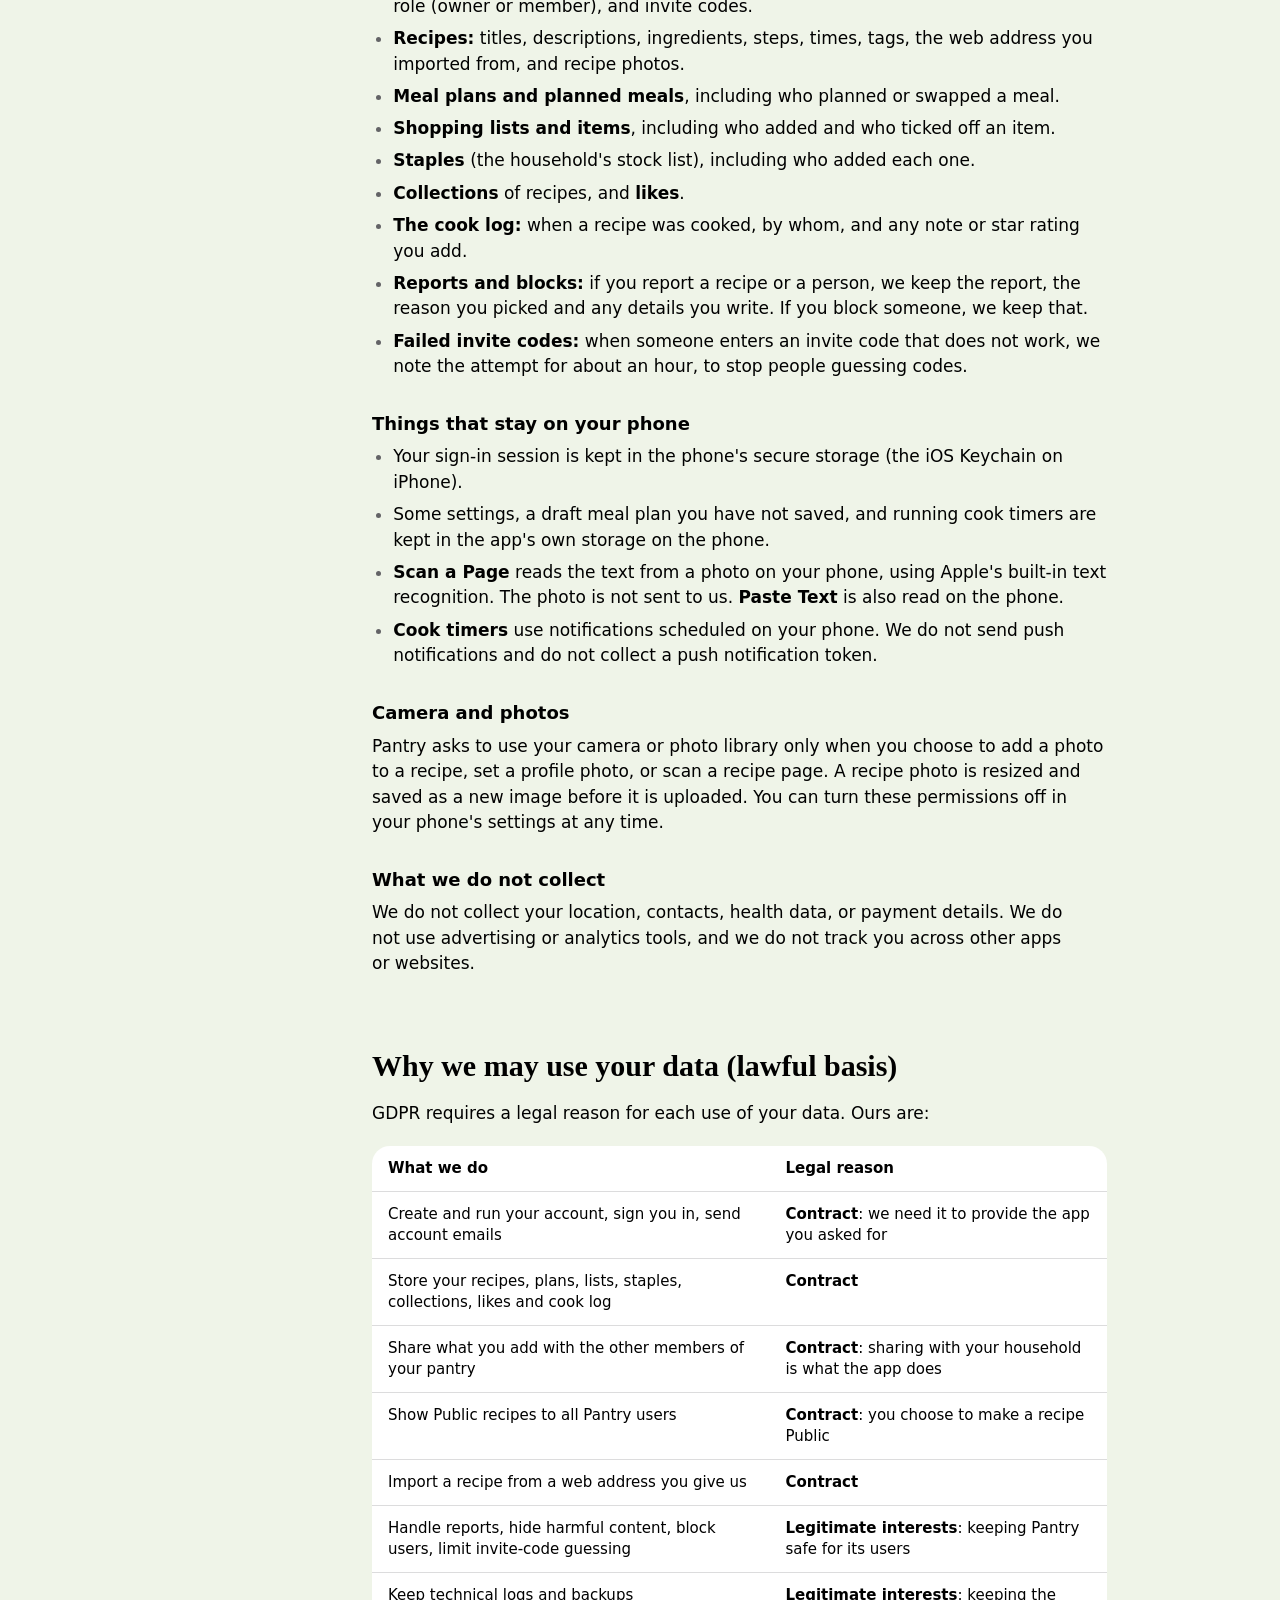
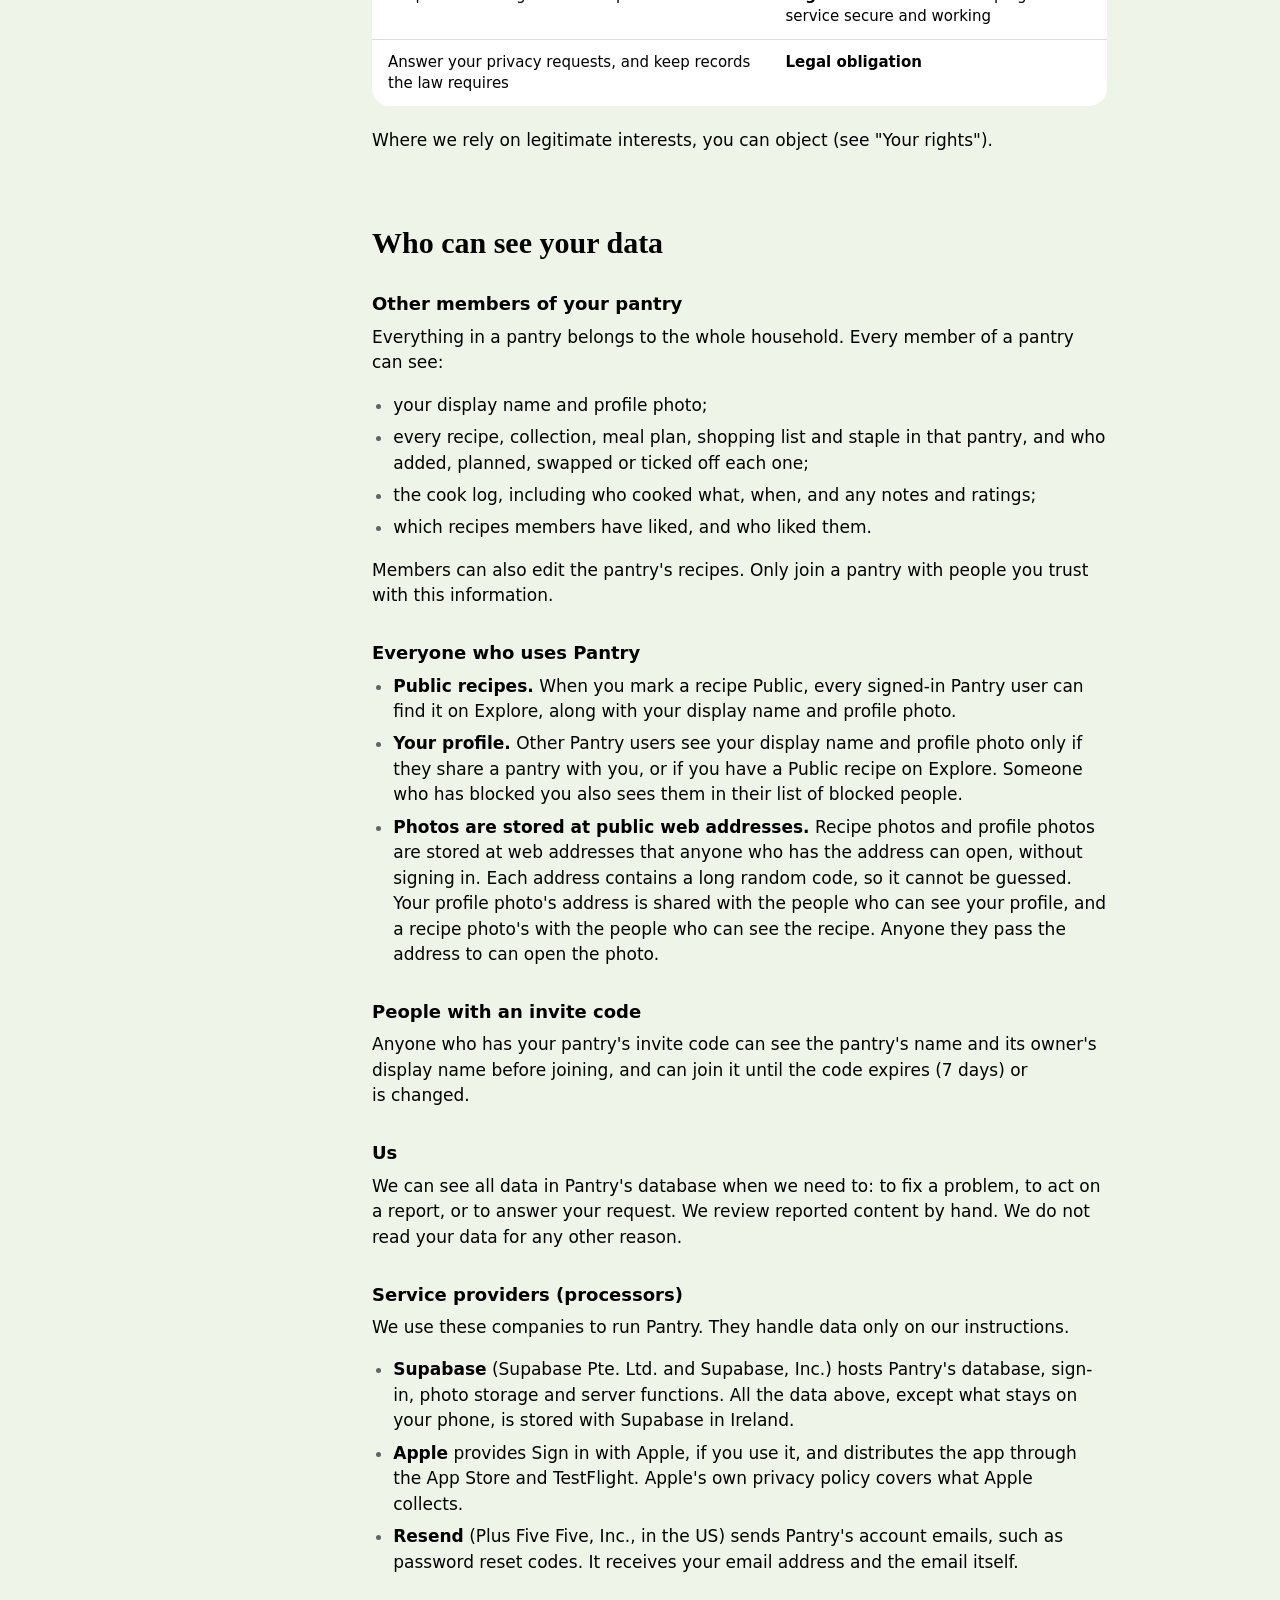
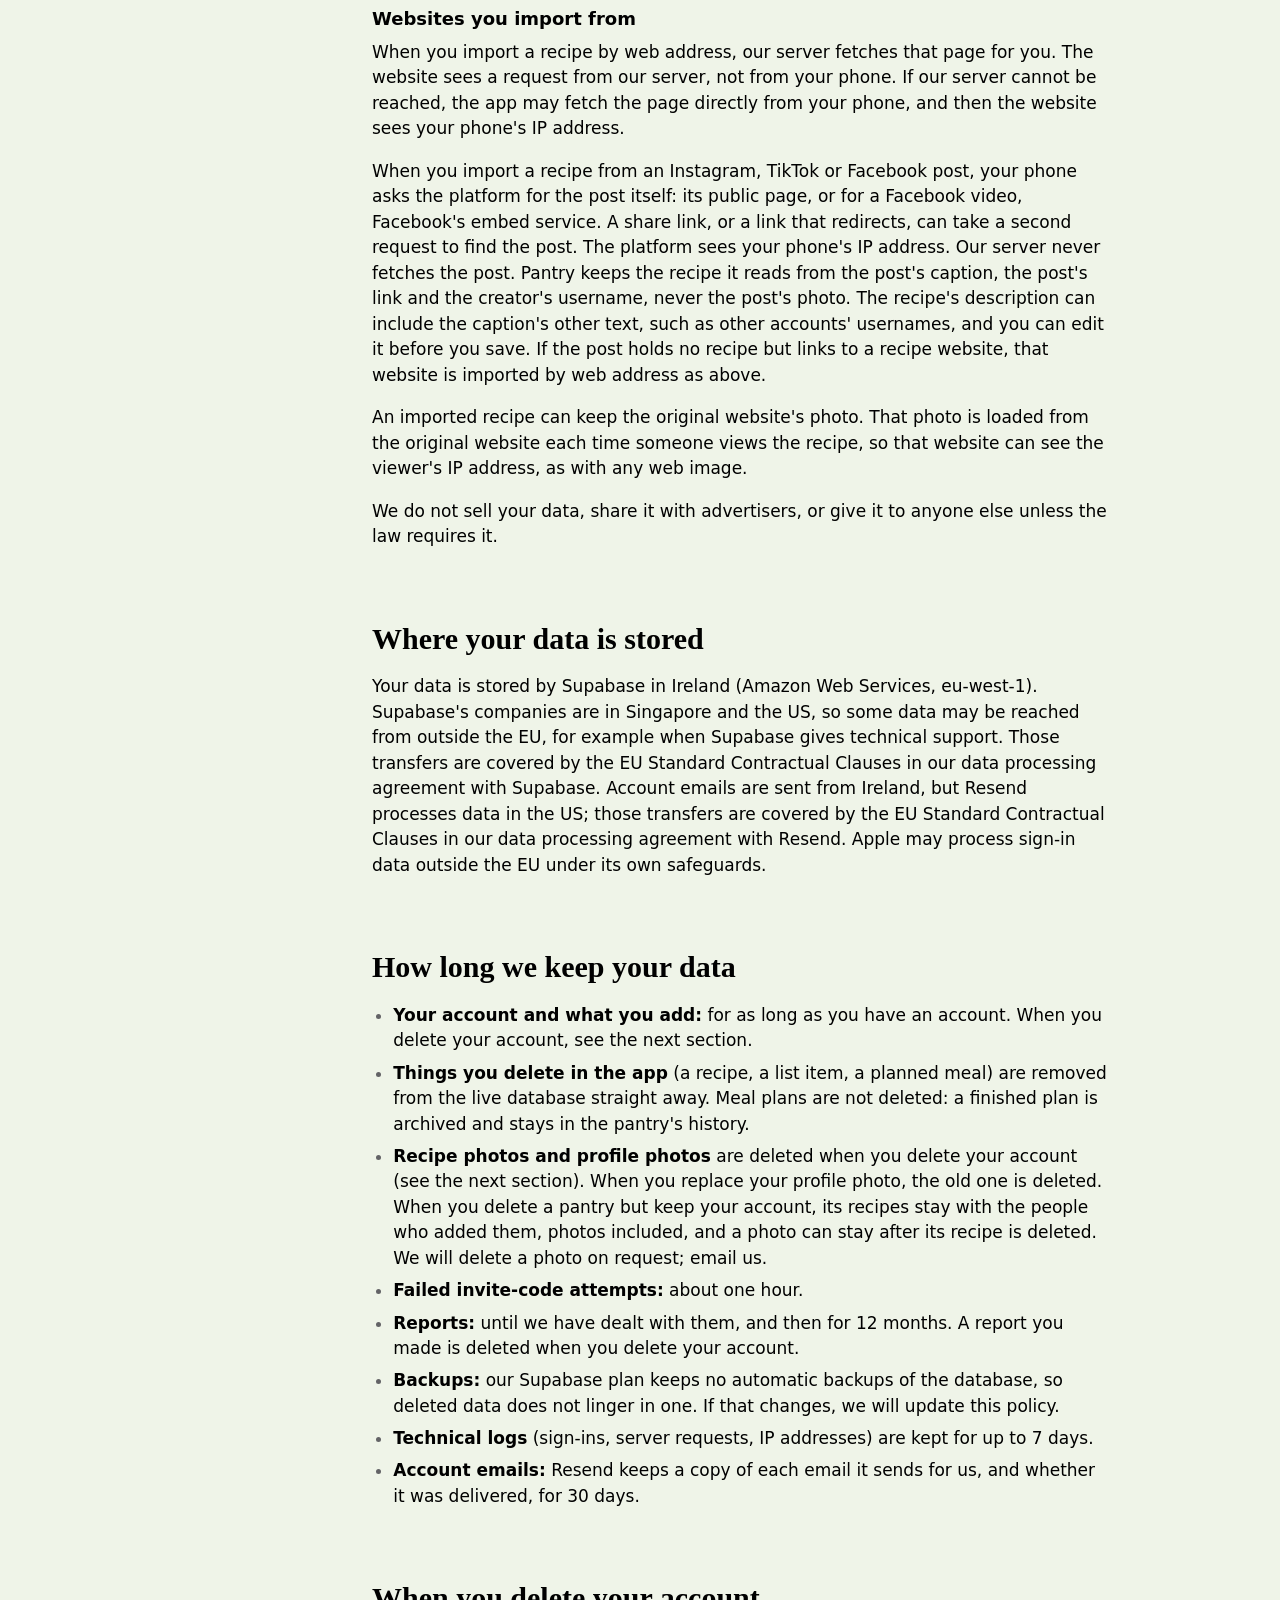
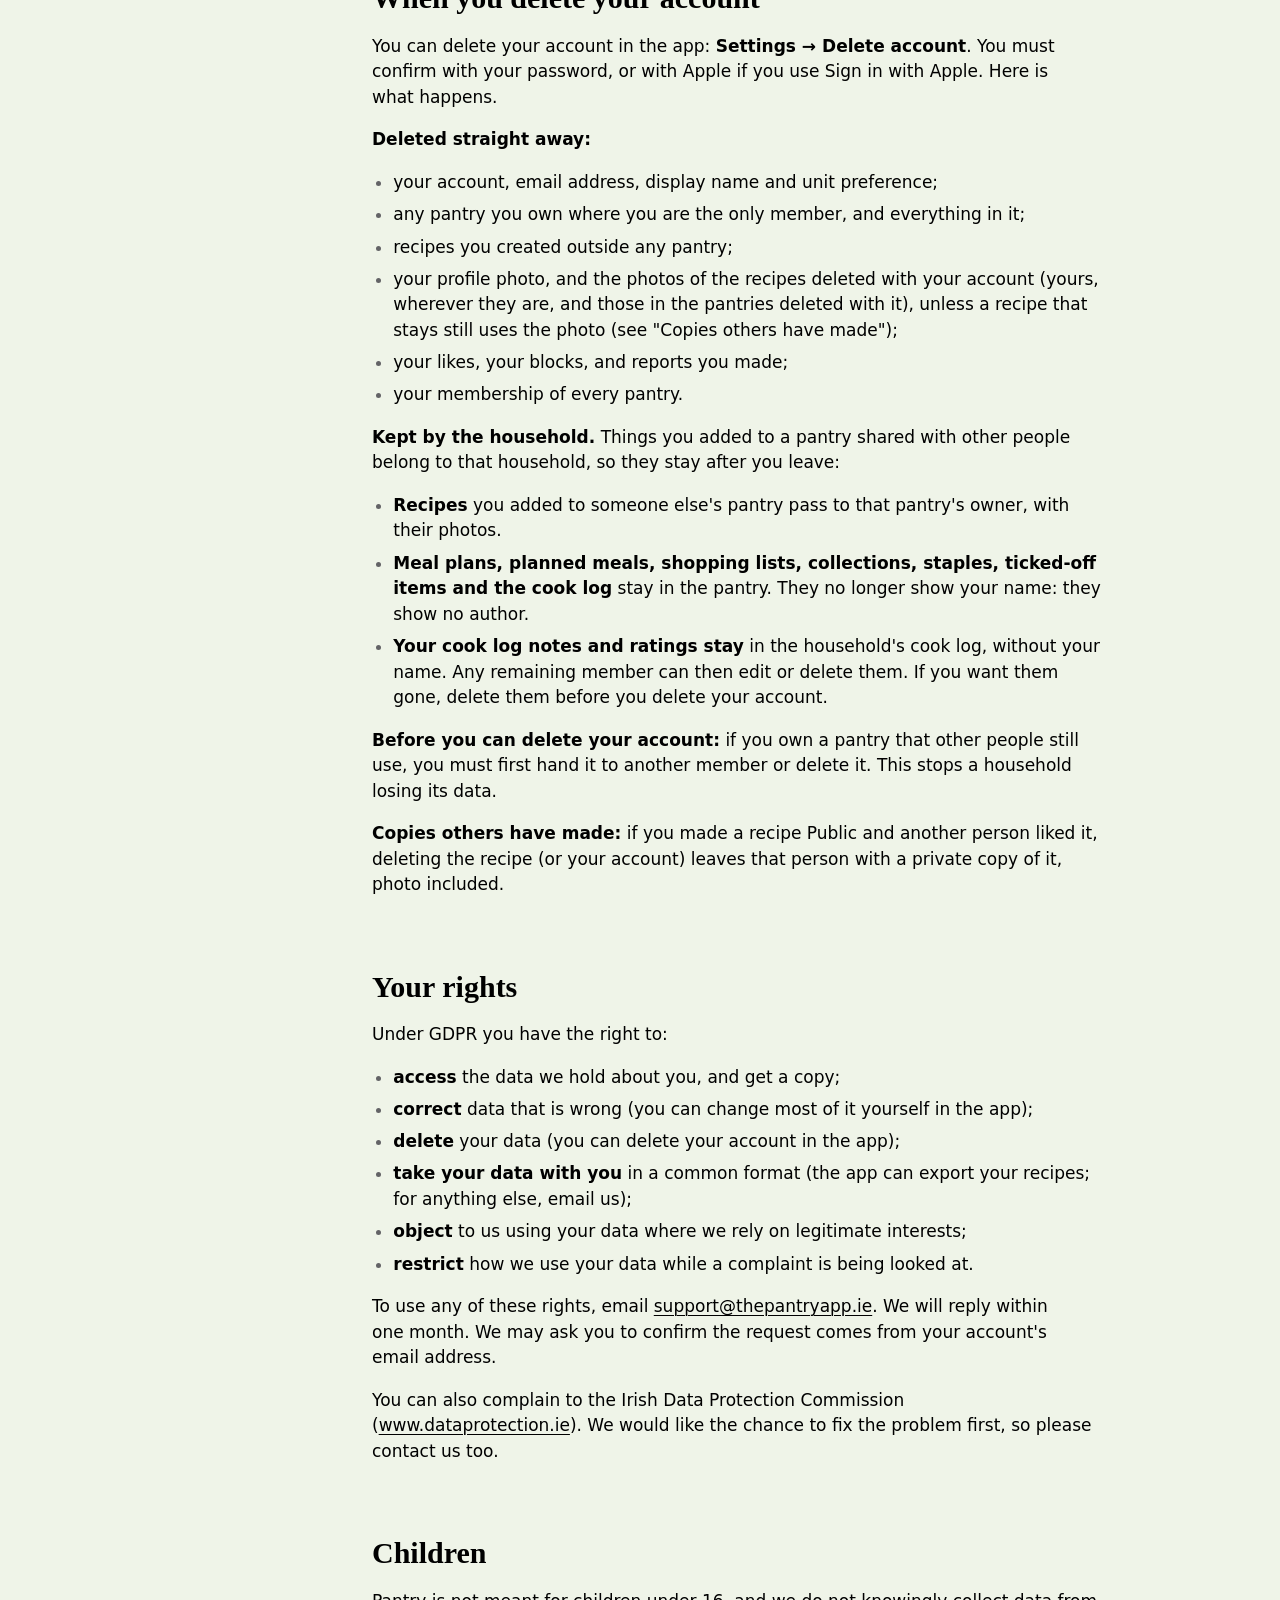
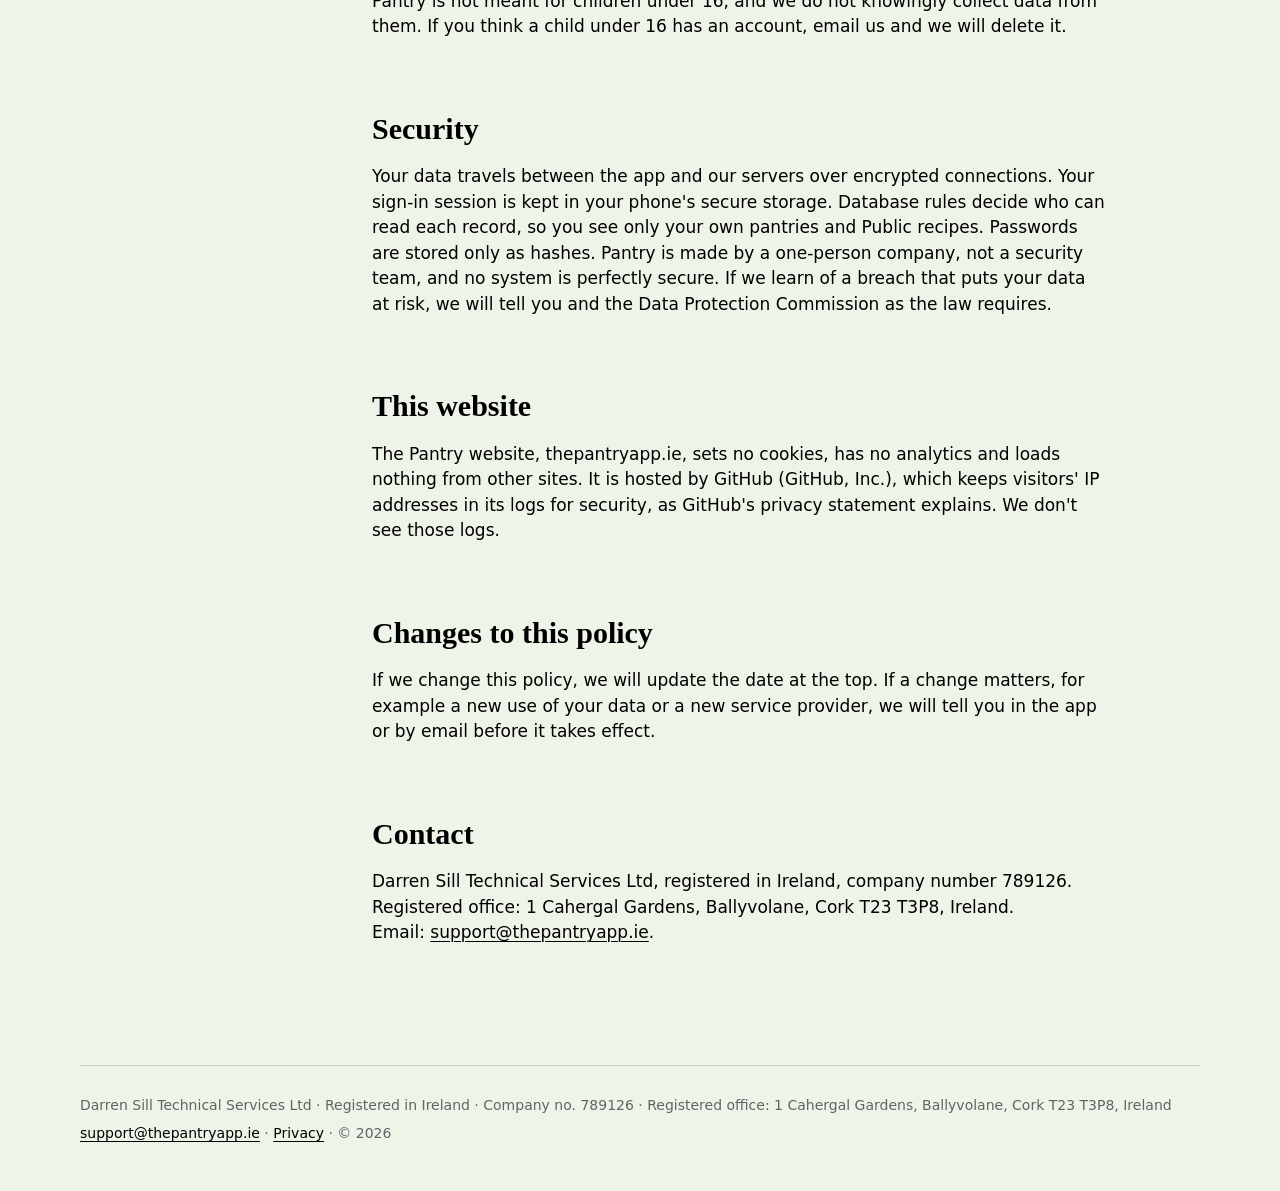
==== commit c97b2e94: "docs(privacy): say what a social import fetches and keeps Regenerated with scripts/build-privacy.sh " ====
--- a/privacy/index.html
+++ b/privacy/index.html
@@ -193,7 +193,7 @@
 </ul>
 <h3 id="websites-you-import-from">Websites you import from</h3>
 <p>When you import a recipe by web address, our server fetches that page for you. The website sees a request from our server, not from your phone. If our server cannot be reached, the app may fetch the page directly from your phone, and then the website sees your phone's IP address.</p>
-<p>When you import a recipe from an Instagram, TikTok or Facebook post, your phone opens the post's public page itself, once, so the platform sees your phone's IP address. Our server never fetches the post. Pantry keeps the recipe, the post's link and the creator's username, not the post's text or photo. If the post holds no recipe but links to a recipe website, that website is imported by web address as above.</p>
+<p>When you import a recipe from an Instagram, TikTok or Facebook post, your phone asks the platform for the post itself: its public page, or for a Facebook video, Facebook's embed service. A share link, or a link that redirects, can take a second request to find the post. The platform sees your phone's IP address. Our server never fetches the post. Pantry keeps the recipe it reads from the post's caption, the post's link and the creator's username, never the post's photo. The recipe's description can include the caption's other text, such as other accounts' usernames, and you can edit it before you save. If the post holds no recipe but links to a recipe website, that website is imported by web address as above.</p>
 <p>An imported recipe can keep the original website's photo. That photo is loaded from the original website each time someone views the recipe, so that website can see the viewer's IP address, as with any web image.</p>
 <p>We do not sell your data, share it with advertisers, or give it to anyone else unless the law requires it.</p>
 <h2 id="where-your-data-is-stored">Where your data is stored</h2>
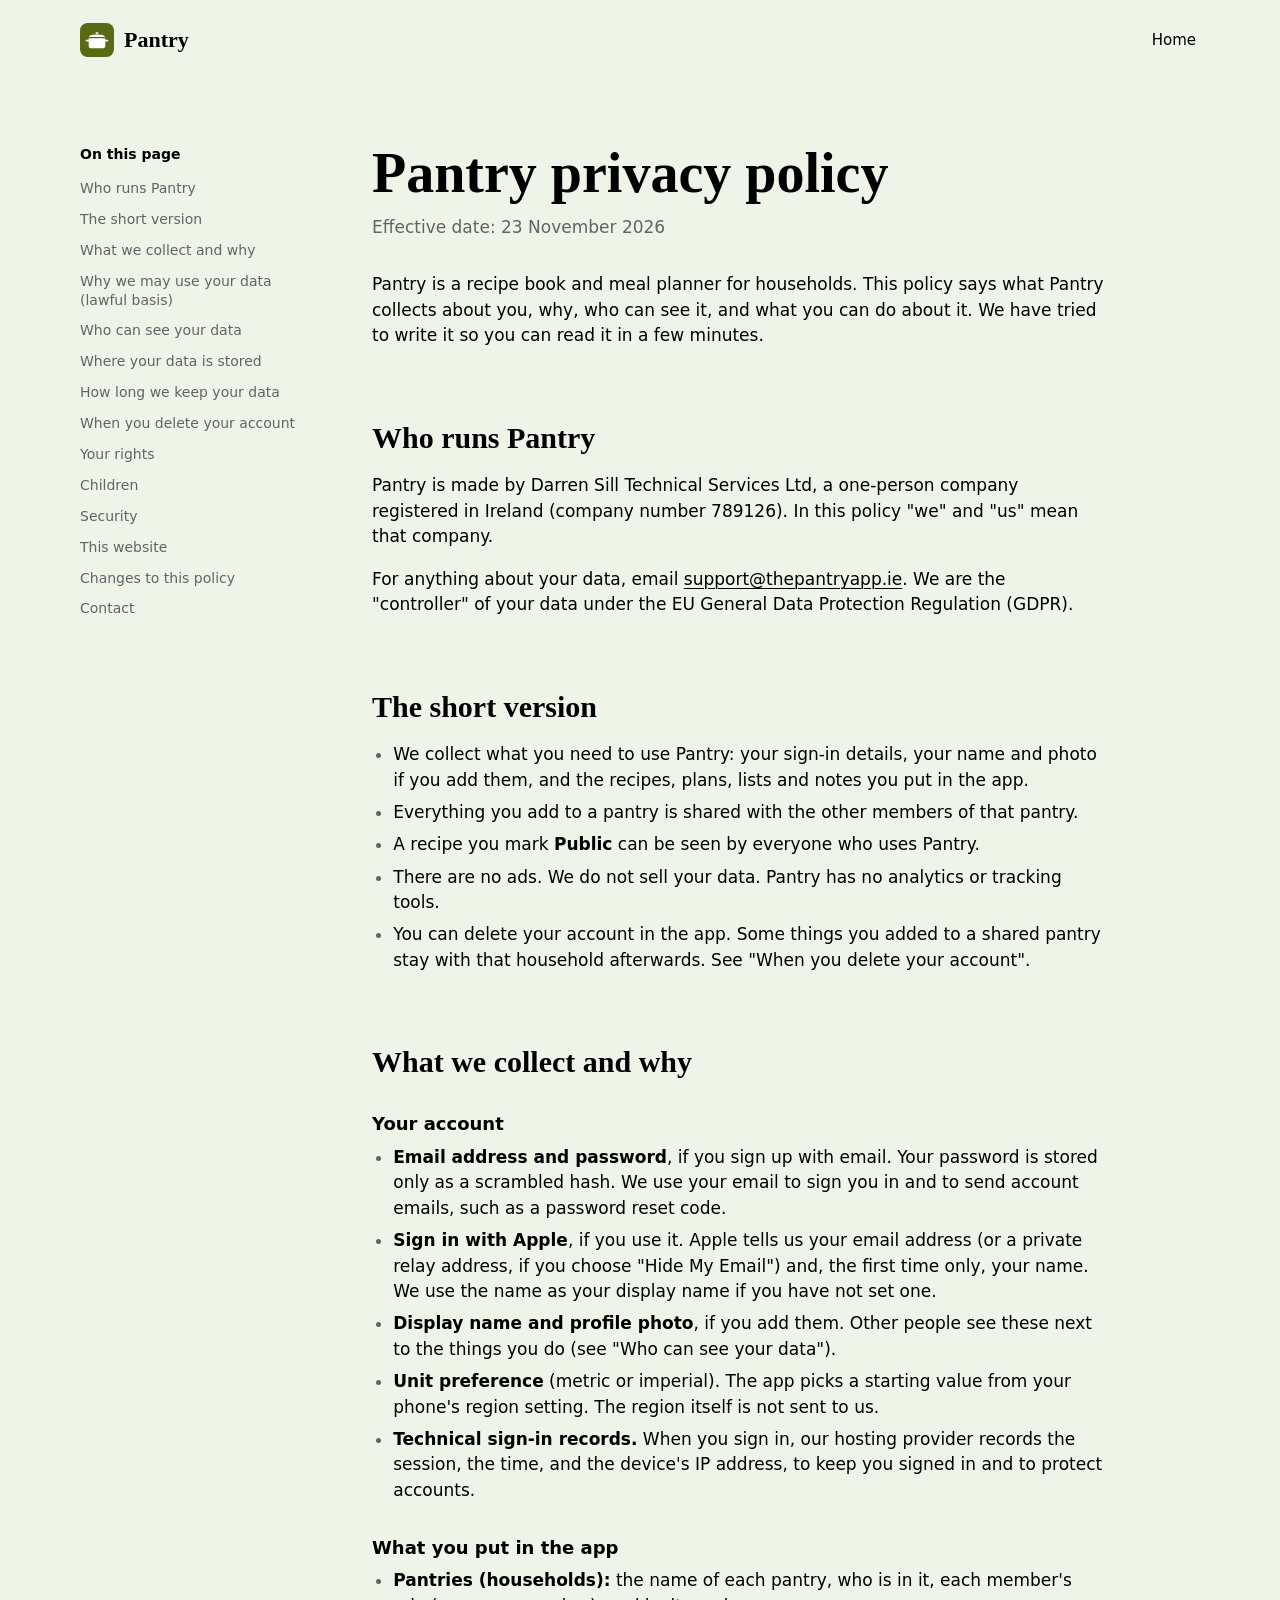
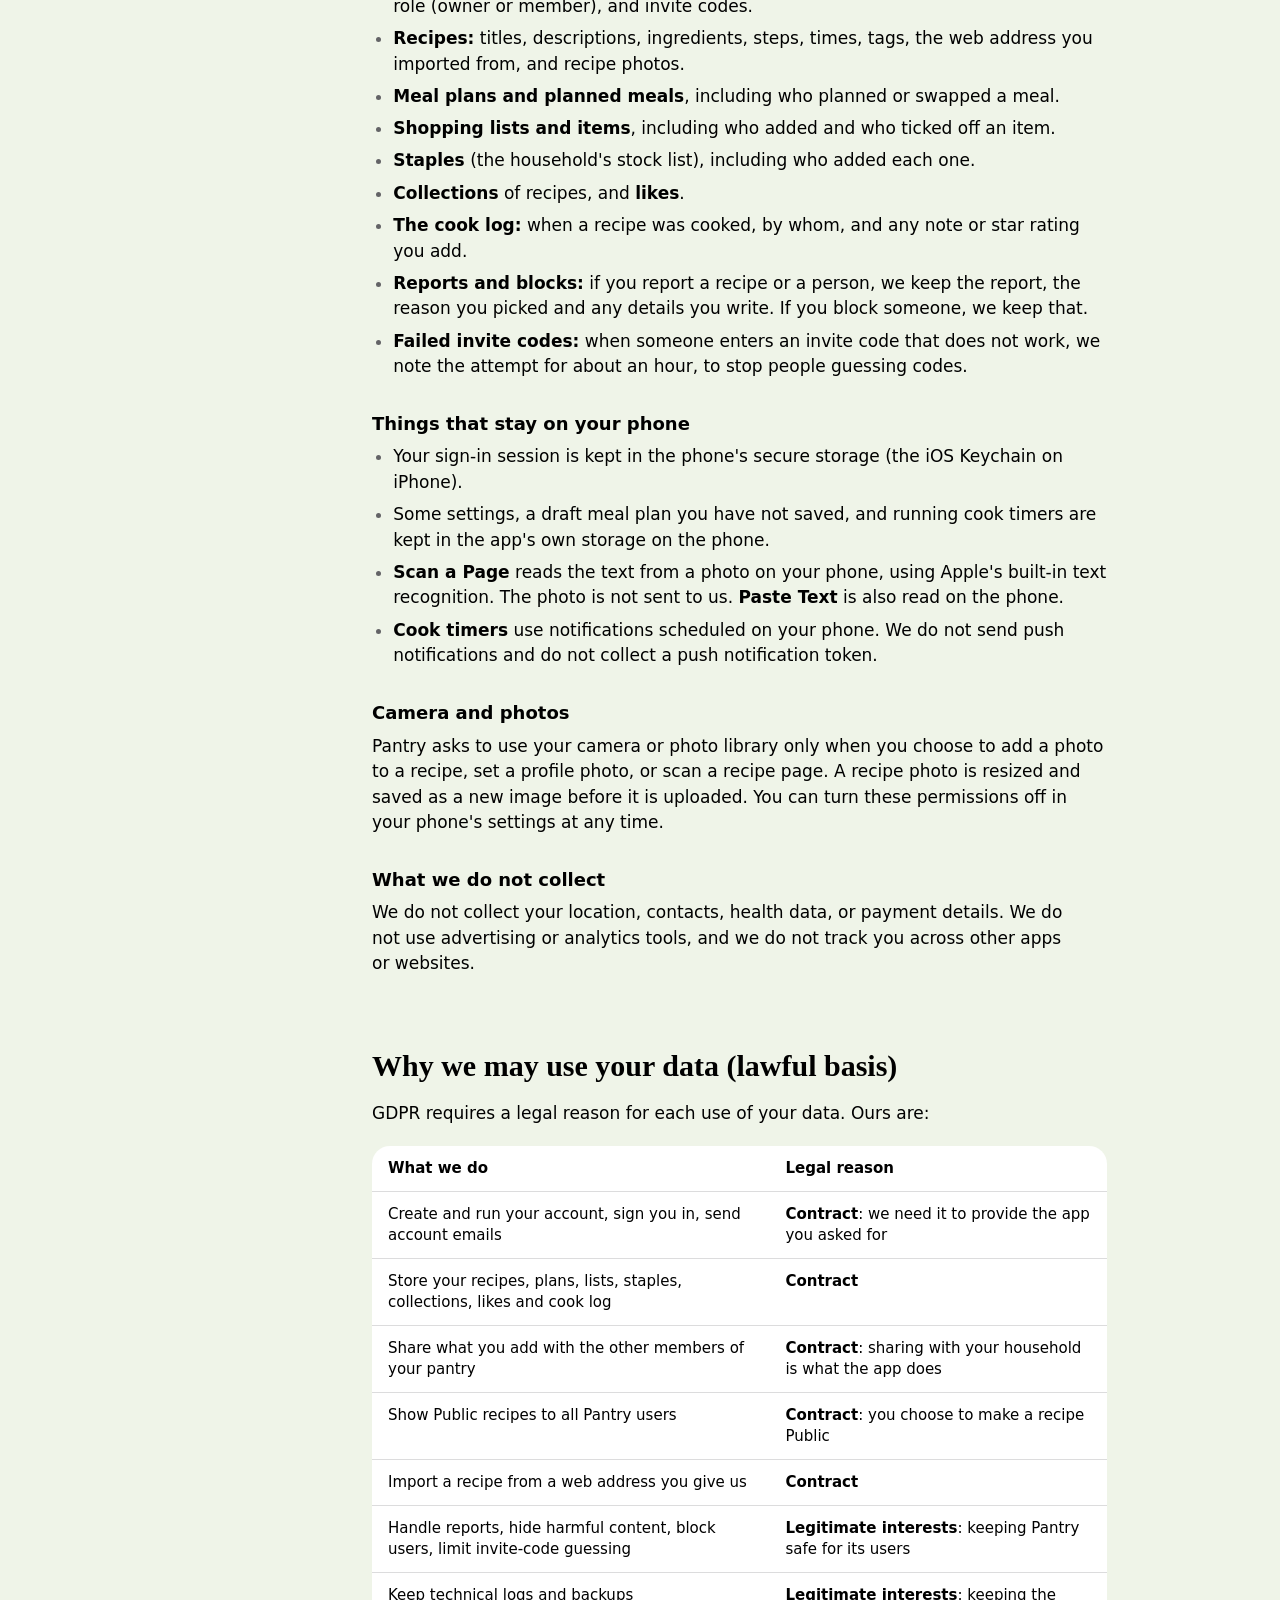
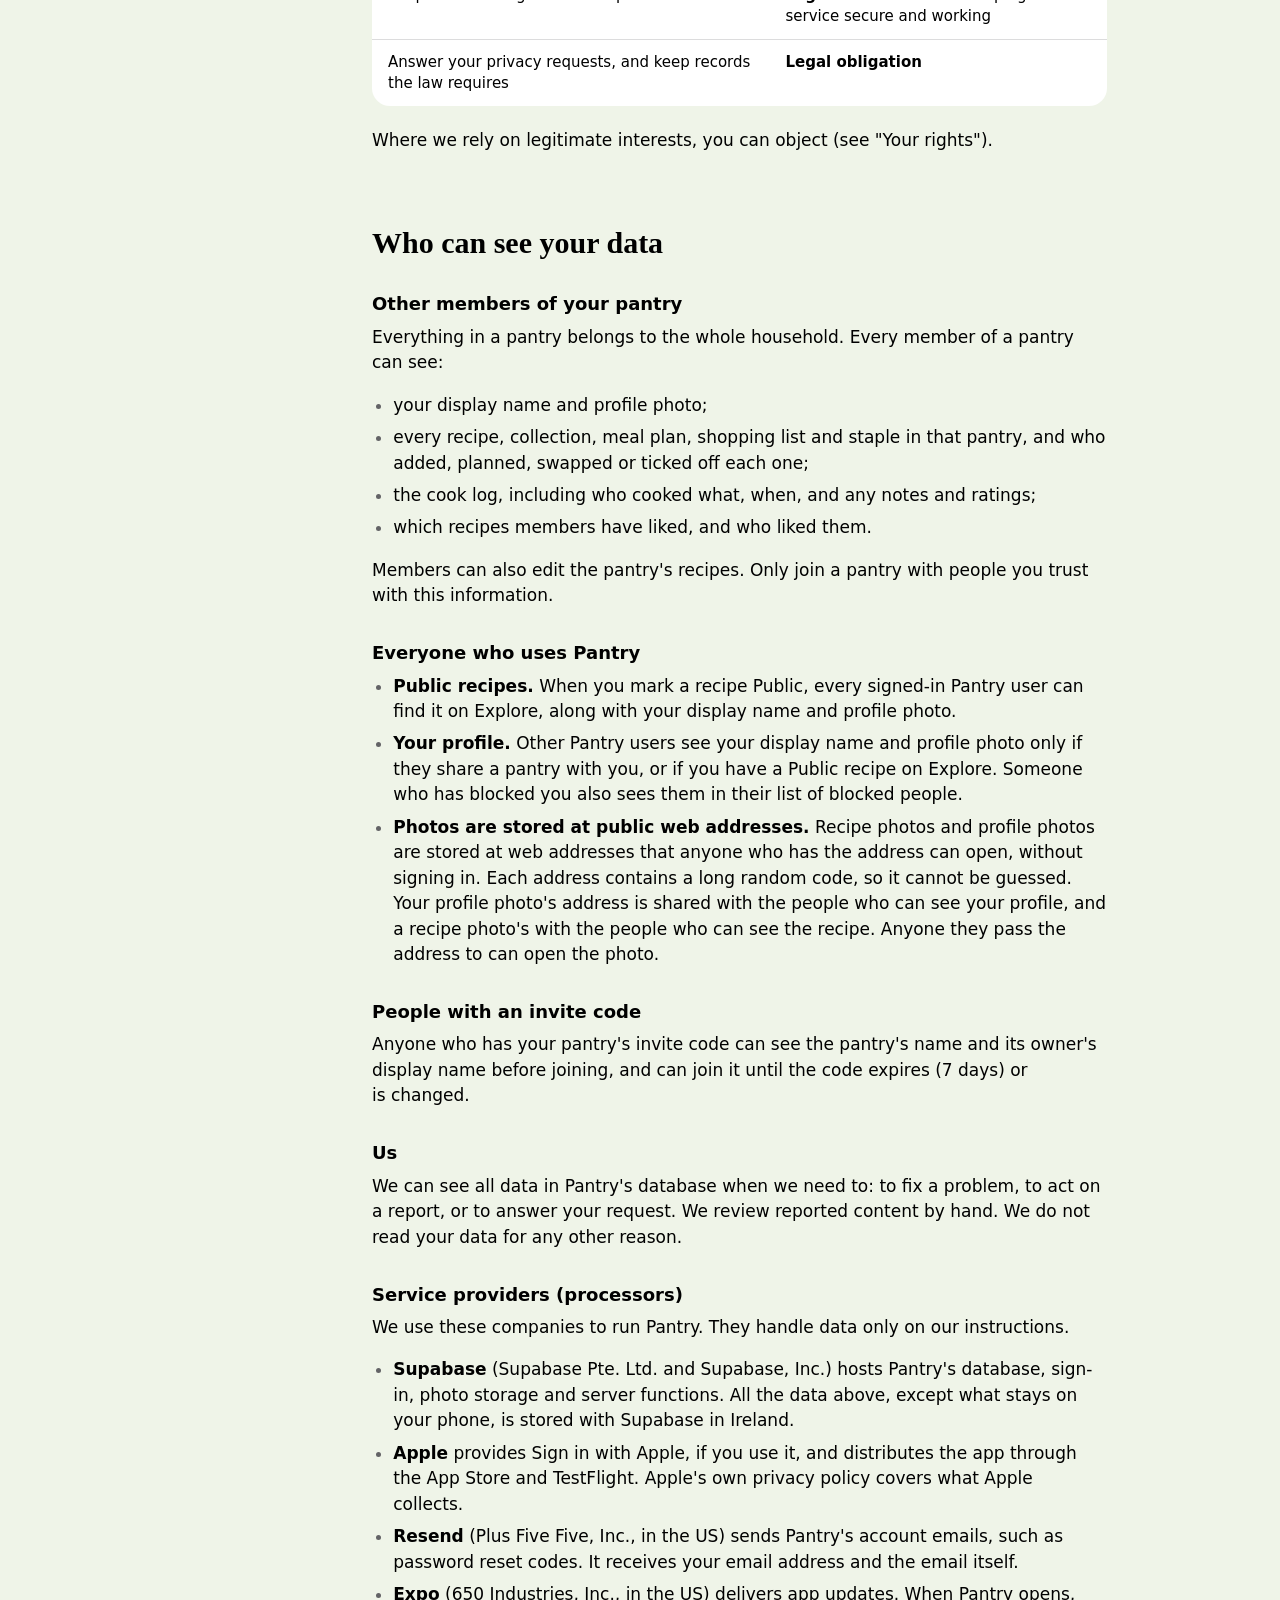
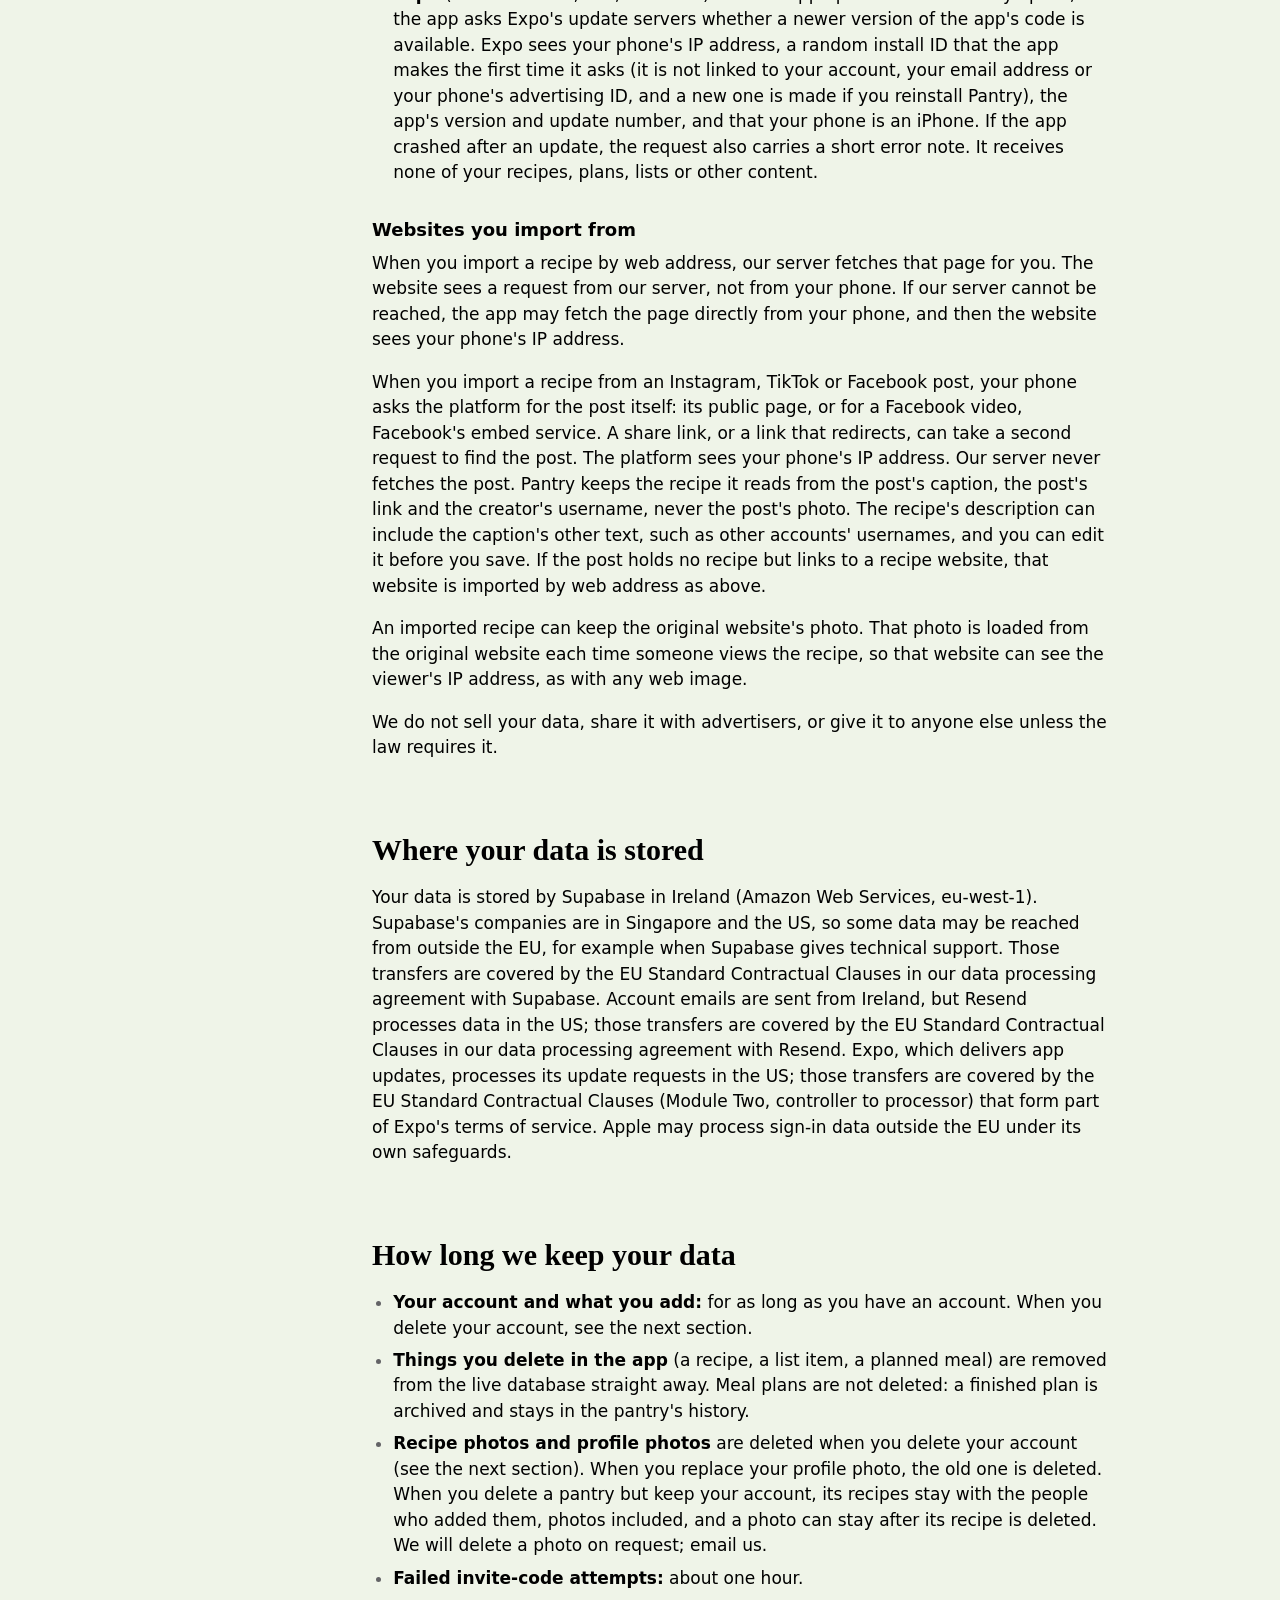
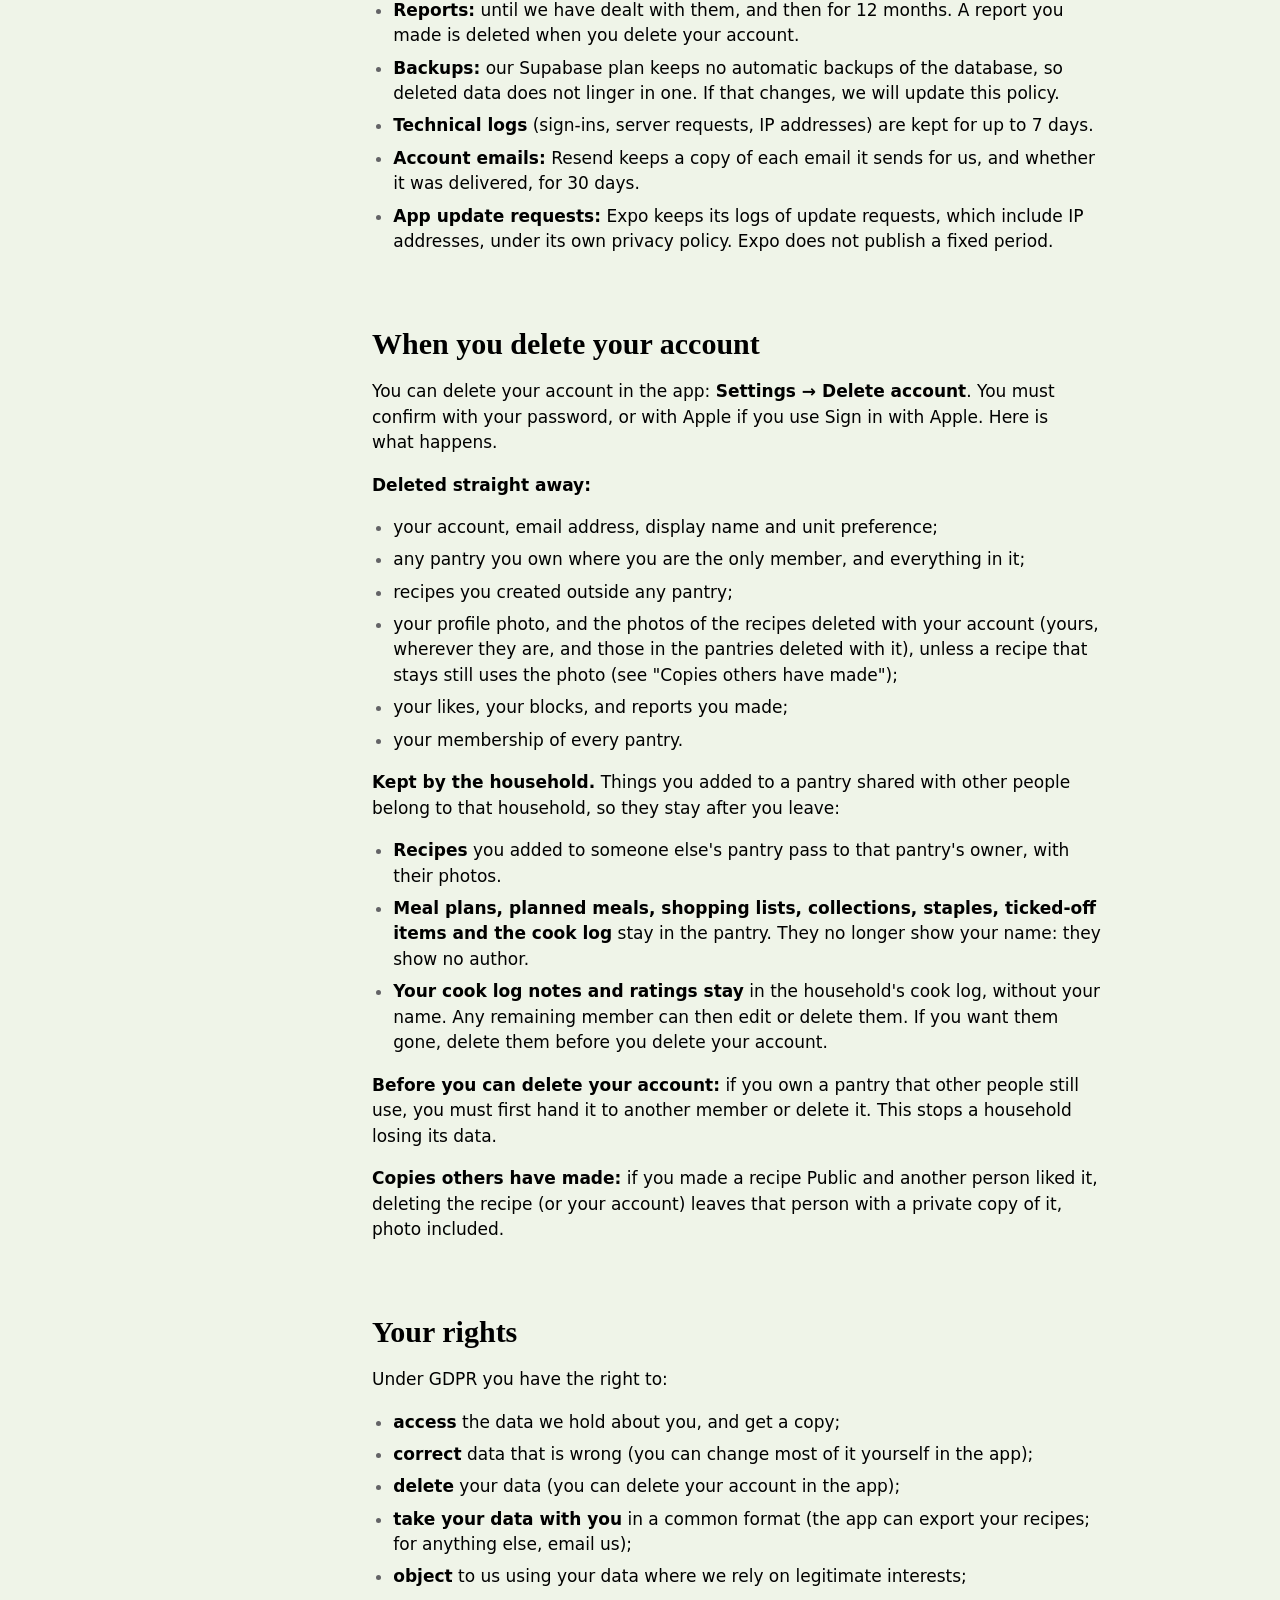
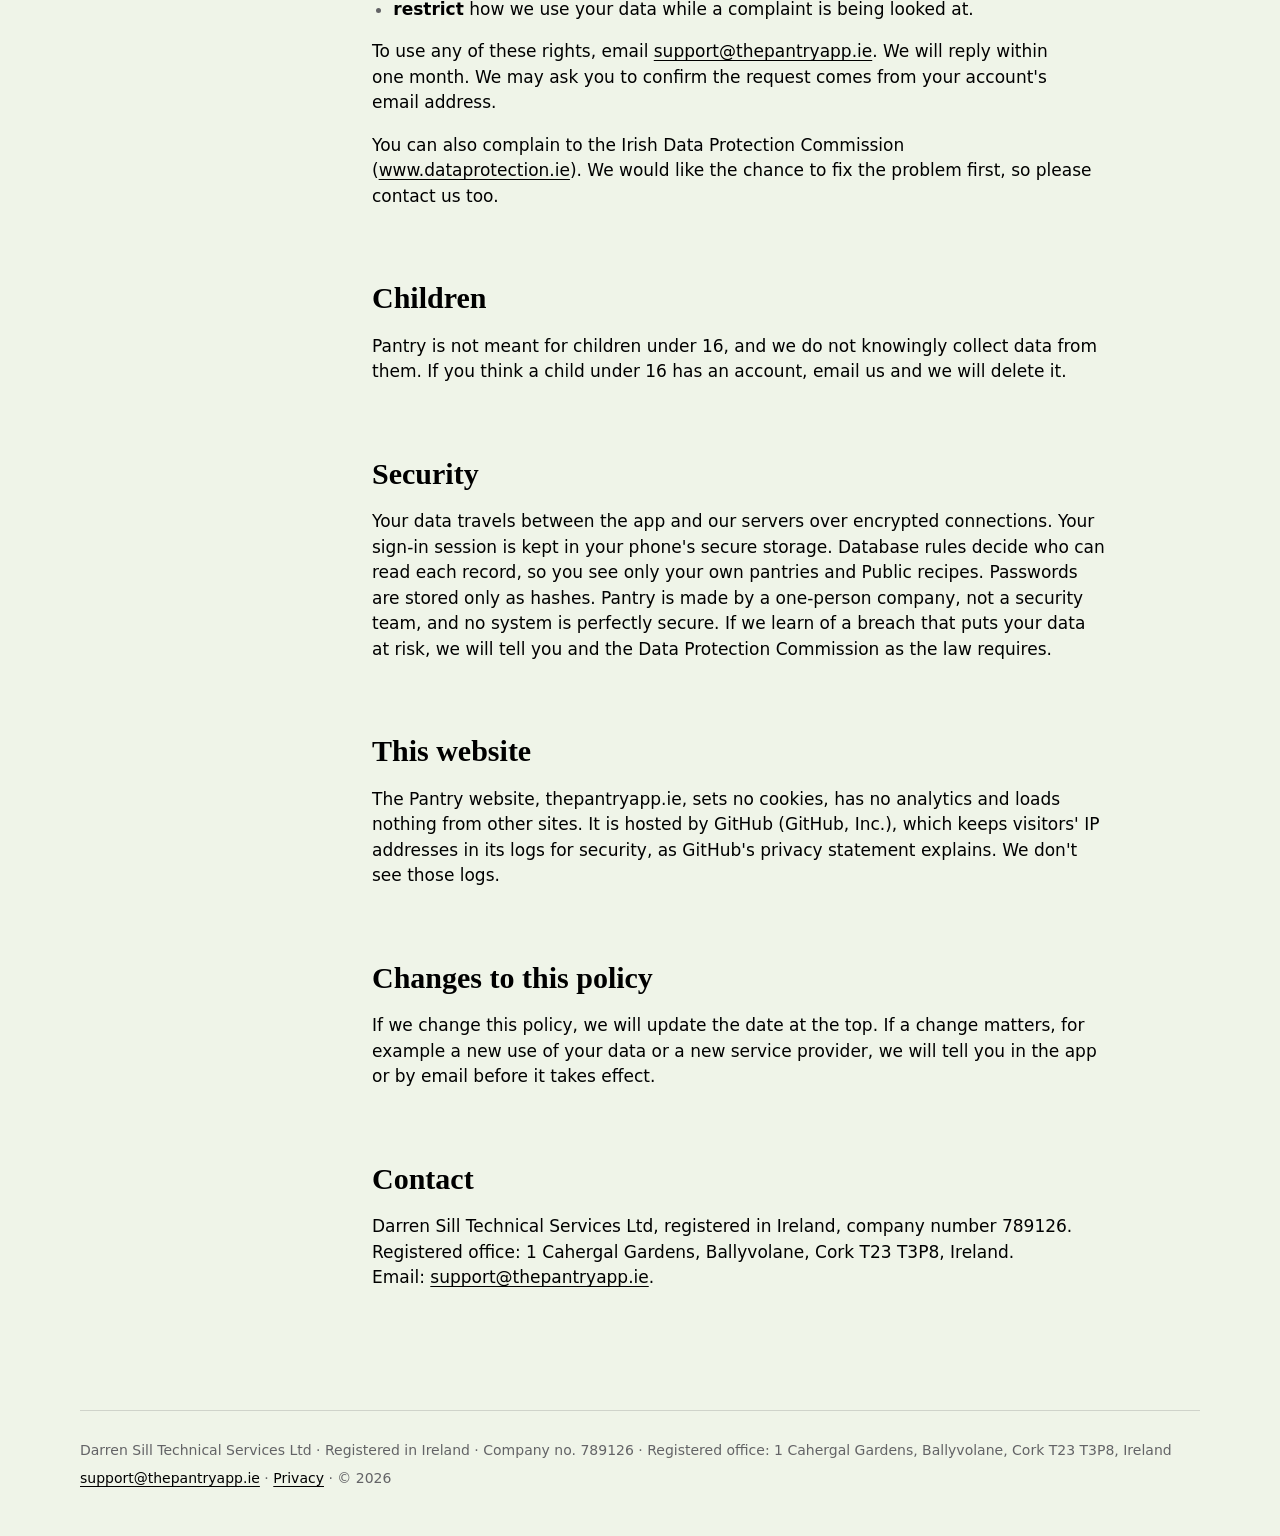
==== commit 7199f8bb: "docs(privacy): the Expo change takes effect on 23 November 2026" ====
--- a/privacy/index.html
+++ b/privacy/index.html
@@ -74,7 +74,7 @@
 <li><a href="#contact">Contact</a></li>
 </ul>
     </details>
-<p>Effective date: 21 November 2026</p>
+<p>Effective date: 23 November 2026</p>
 <p>Pantry is a recipe book and meal planner for households. This policy says what Pantry collects about you, why, who can see it, and what you can do about it. We have tried to write it so you can read it in a few minutes.</p>
 <h2 id="who-runs-pantry">Who runs Pantry</h2>
 <p>Pantry is made by Darren Sill Technical Services Ltd, a one-person company registered in Ireland (company number 789126). In this policy "we" and "us" mean that company.</p>
@@ -190,6 +190,7 @@
 <li><strong>Supabase</strong> (Supabase Pte. Ltd. and Supabase, Inc.) hosts Pantry's database, sign-in, photo storage and server functions. All the data above, except what stays on your phone, is stored with Supabase in Ireland.</li>
 <li><strong>Apple</strong> provides Sign in with Apple, if you use it, and distributes the app through the App Store and TestFlight. Apple's own privacy policy covers what Apple collects.</li>
 <li><strong>Resend</strong> (Plus Five Five, Inc., in the US) sends Pantry's account emails, such as password reset codes. It receives your email address and the email itself.</li>
+<li><strong>Expo</strong> (650 Industries, Inc., in the US) delivers app updates. When Pantry opens, the app asks Expo's update servers whether a newer version of the app's code is available. Expo sees your phone's IP address, a random install ID that the app makes the first time it asks (it is not linked to your account, your email address or your phone's advertising ID, and a new one is made if you reinstall Pantry), the app's version and update number, and that your phone is an iPhone. If the app crashed after an update, the request also carries a short error note. It receives none of your recipes, plans, lists or other content.</li>
 </ul>
 <h3 id="websites-you-import-from">Websites you import from</h3>
 <p>When you import a recipe by web address, our server fetches that page for you. The website sees a request from our server, not from your phone. If our server cannot be reached, the app may fetch the page directly from your phone, and then the website sees your phone's IP address.</p>
@@ -197,7 +198,7 @@
 <p>An imported recipe can keep the original website's photo. That photo is loaded from the original website each time someone views the recipe, so that website can see the viewer's IP address, as with any web image.</p>
 <p>We do not sell your data, share it with advertisers, or give it to anyone else unless the law requires it.</p>
 <h2 id="where-your-data-is-stored">Where your data is stored</h2>
-<p>Your data is stored by Supabase in Ireland (Amazon Web Services, eu-west-1). Supabase's companies are in Singapore and the US, so some data may be reached from outside the EU, for example when Supabase gives technical support. Those transfers are covered by the EU Standard Contractual Clauses in our data processing agreement with Supabase. Account emails are sent from Ireland, but Resend processes data in the US; those transfers are covered by the EU Standard Contractual Clauses in our data processing agreement with Resend. Apple may process sign-in data outside the EU under its own safeguards.</p>
+<p>Your data is stored by Supabase in Ireland (Amazon Web Services, eu-west-1). Supabase's companies are in Singapore and the US, so some data may be reached from outside the EU, for example when Supabase gives technical support. Those transfers are covered by the EU Standard Contractual Clauses in our data processing agreement with Supabase. Account emails are sent from Ireland, but Resend processes data in the US; those transfers are covered by the EU Standard Contractual Clauses in our data processing agreement with Resend. Expo, which delivers app updates, processes its update requests in the US; those transfers are covered by the EU Standard Contractual Clauses (Module Two, controller to processor) that form part of Expo's terms of service. Apple may process sign-in data outside the EU under its own safeguards.</p>
 <h2 id="how-long-we-keep-your-data">How long we keep your data</h2>
 <ul>
 <li><strong>Your account and what you add:</strong> for as long as you have an account. When you delete your account, see the next section.</li>
@@ -208,6 +209,7 @@
 <li><strong>Backups:</strong> our Supabase plan keeps no automatic backups of the database, so deleted data does not linger in one. If that changes, we will update this policy.</li>
 <li><strong>Technical logs</strong> (sign-ins, server requests, IP addresses) are kept for up to 7 days.</li>
 <li><strong>Account emails:</strong> Resend keeps a copy of each email it sends for us, and whether it was delivered, for 30 days.</li>
+<li><strong>App update requests:</strong> Expo keeps its logs of update requests, which include IP addresses, under its own privacy policy. Expo does not publish a fixed period.</li>
 </ul>
 <h2 id="when-you-delete-your-account">When you delete your account</h2>
 <p>You can delete your account in the app: <strong>Settings → Delete account</strong>. You must confirm with your password, or with Apple if you use Sign in with Apple. Here is what happens.</p>
